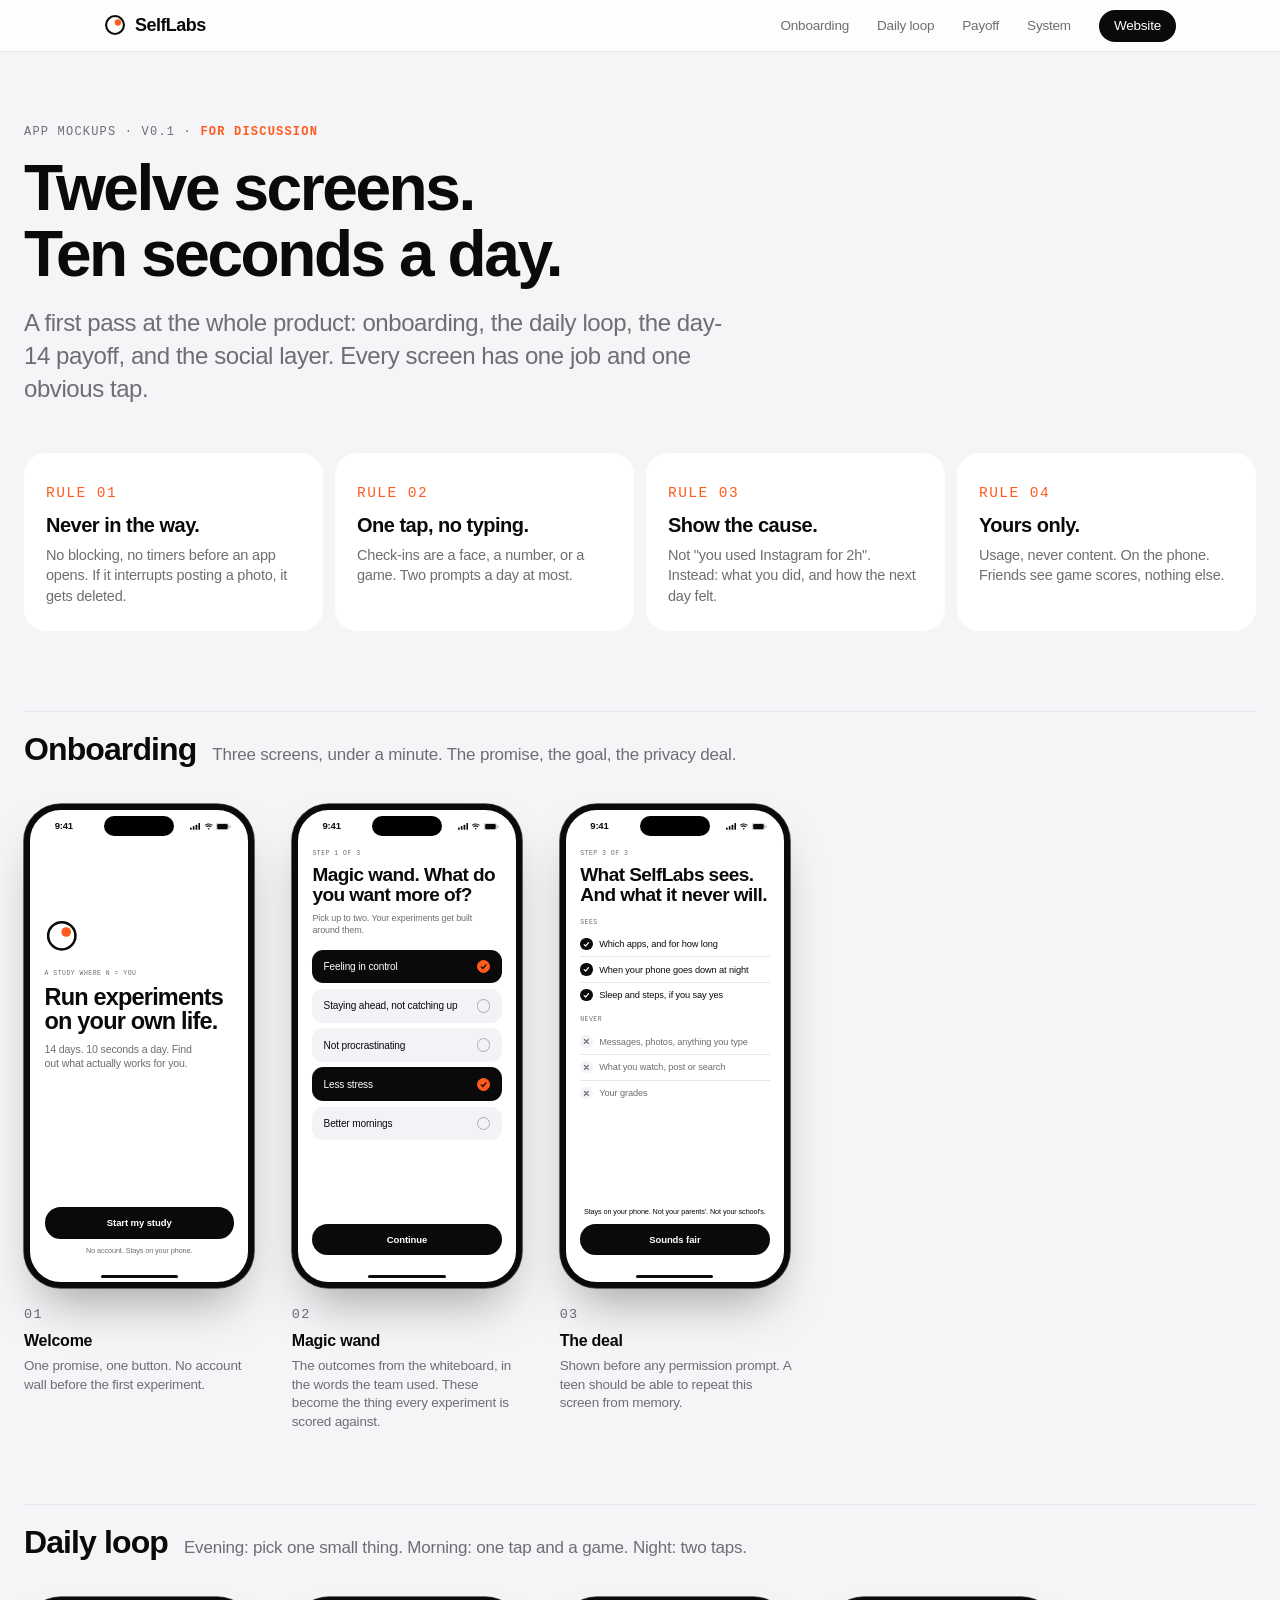
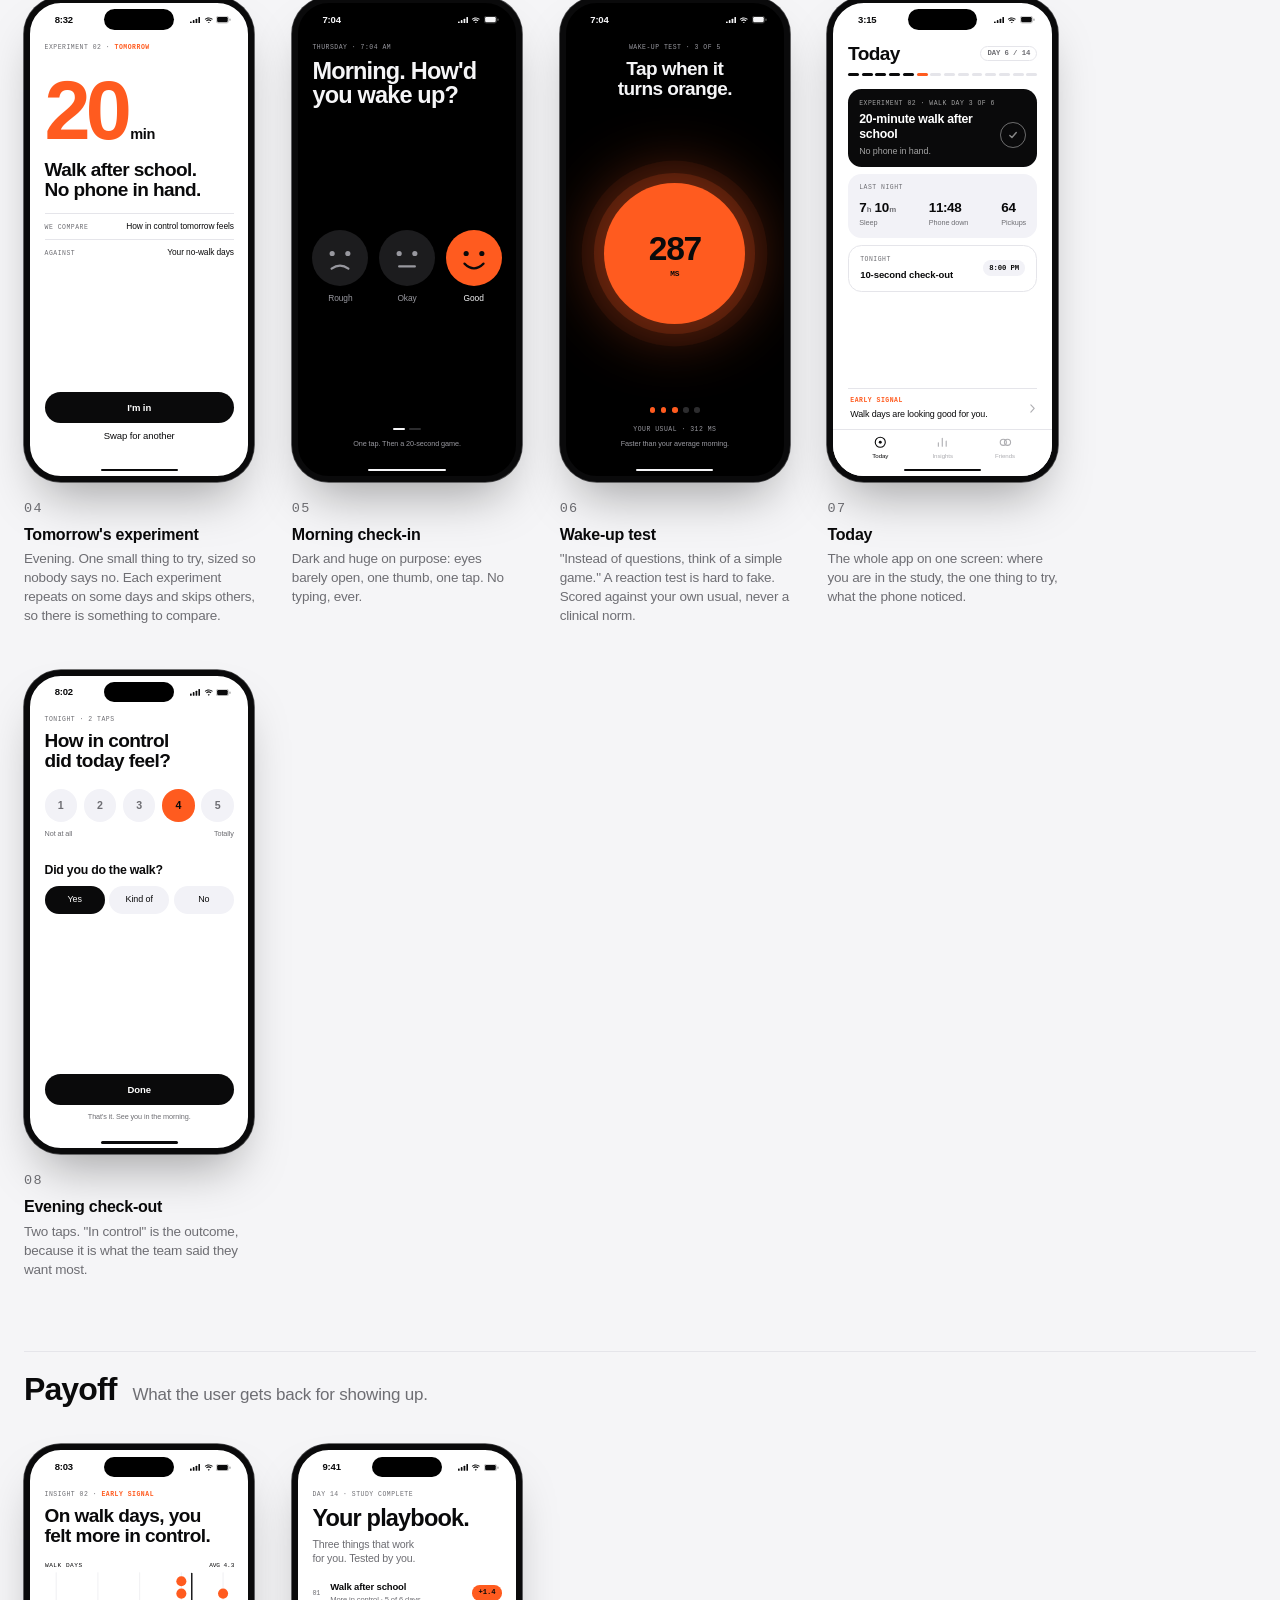
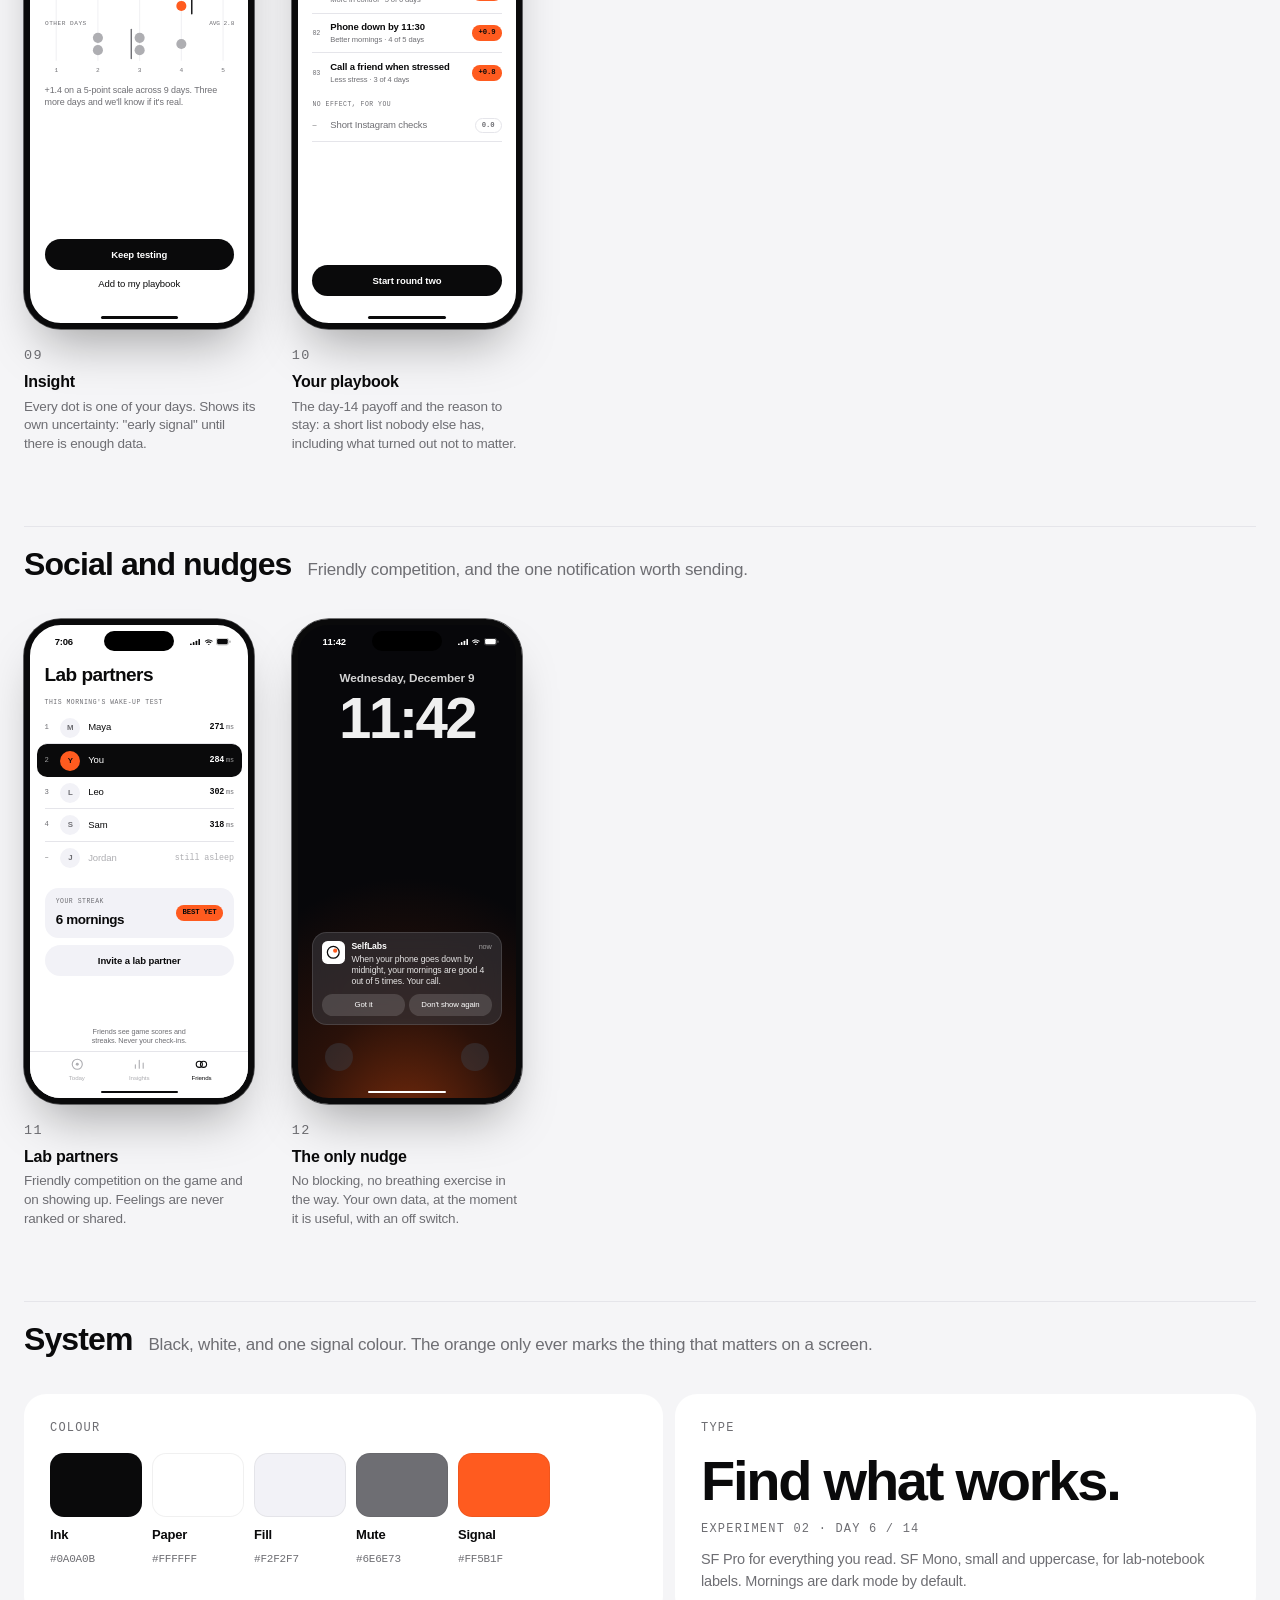
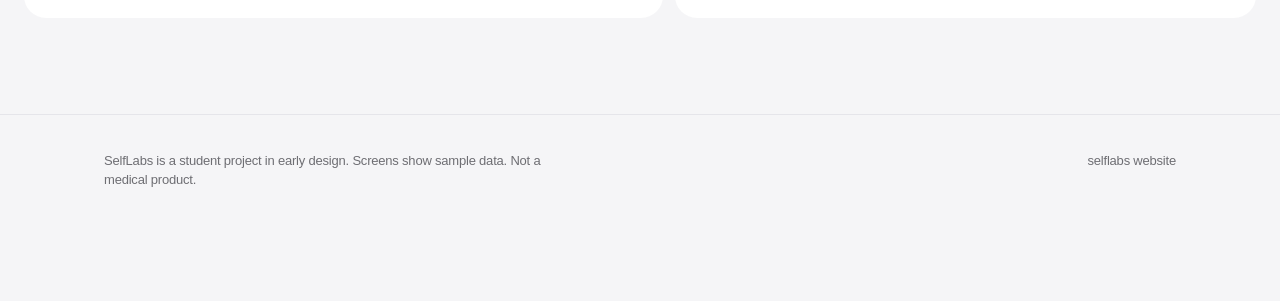
==== mockups/index.html @ a9a1213e "Add SelfLabs landing page, app mockups and figures Co-Authored-By: Claude Fable 5.2 <noreply@anthrop" ====
<!doctype html>
<html lang="en">
<head>
<meta charset="utf-8">
<meta name="viewport" content="width=device-width, initial-scale=1">
<title>SelfLabs — App mockups v0.1</title>
<meta name="description" content="SelfLabs app design board: twelve screens covering onboarding, the daily loop, insights and friends.">
<link rel="icon" href="../assets/favicon.svg">
<link rel="stylesheet" href="../assets/site.css">
<link rel="stylesheet" href="../assets/phone.css">
<style>
  body { background: var(--bg); }
  .top { padding: 72px 0 8px; }
  .top .intro { max-width: 30em; margin-top: 20px; }
  .rules { display: grid; grid-template-columns: repeat(4, 1fr); gap: 12px; margin-top: 48px; }
  .rule { background: var(--paper); border-radius: 22px; padding: 22px 22px 24px; }
  .rule .eyebrow { color: var(--signal); }
  .rule h3 { font-size: 20px; line-height: 1.15; letter-spacing: -0.025em; margin-top: 10px; }
  .rule p { font-size: 14.5px; line-height: 1.42; color: var(--mute); margin-top: 8px; text-wrap: pretty; }
  .group { padding: 72px 0 0; }
  .group-head { display: flex; align-items: baseline; gap: 16px; border-top: 1px solid var(--line); padding-top: 20px; }
  .group-head .title { flex: none; }
  .shots { display: flex; flex-wrap: wrap; gap: 44px 36px; margin-top: 36px; }
  .shot { width: calc(414px * var(--z)); }
  .shot figcaption { margin-top: 18px; }
  .shot figcaption b { display: block; font-size: 16px; letter-spacing: -0.015em; margin-top: 4px; }
  .shot figcaption span { display: block; font-size: 13.5px; line-height: 1.4; color: var(--mute); margin-top: 4px; text-wrap: pretty; }
  figure { margin: 0; }
  .board { --z: 0.56; padding-bottom: 96px; }
  .board .wrap, .top .wrap { max-width: 1360px; }
  .tokens { display: grid; grid-template-columns: 1.1fr 1fr; gap: 12px; margin-top: 36px; }
  .tok { background: var(--paper); border-radius: 22px; padding: 26px; }
  .swatches { display: flex; gap: 10px; margin-top: 16px; flex-wrap: wrap; }
  .sw { width: 92px; }
  .sw i { display: block; height: 64px; border-radius: 14px; box-shadow: inset 0 0 0 1px rgba(0,0,0,.06); }
  .sw b { display: block; font-size: 13px; margin-top: 8px; }
  .sw span { font: 500 11px/1.2 var(--mono); color: var(--mute); }
  .type-big { font-size: 56px; line-height: 1; font-weight: 700; letter-spacing: -0.04em; margin-top: 16px; }
  .type-mono { font: 500 12px/1 var(--mono); letter-spacing: .1em; text-transform: uppercase; color: var(--mute); margin-top: 14px; }
  @media (max-width: 900px) { .rules { grid-template-columns: 1fr 1fr; } .tokens { grid-template-columns: 1fr; } .board { --z: 0.5; } .shots { gap: 36px 20px; } }
  @media (max-width: 520px) { .rules { grid-template-columns: 1fr; } .board { --z: 0.4; } }

  /* ?only=<id> renders a single phone for screenshots */
  body.solo { background: transparent; display: grid; place-items: center; min-height: 100vh; }
  body.solo > *:not(#solo) { display: none; }
  #solo { padding: 28px; }
</style>
</head>
<body>

<nav class="nav"><div class="wrap">
  <a class="brand" href="../"><svg width="22" height="22" viewBox="0 0 32 32"><circle cx="16" cy="16" r="13" stroke="#0a0a0b" stroke-width="3" fill="none"/><circle cx="20.2" cy="12.4" r="4.6" fill="#ff5b1f"/></svg>SelfLabs</a>
  <div class="nav-links"><a href="#onboarding">Onboarding</a><a href="#daily-loop">Daily loop</a><a href="#payoff">Payoff</a><a href="#system">System</a><a class="pill" href="../">Website</a></div>
</div></nav>

<header class="top"><div class="wrap">
  <p class="eyebrow">App mockups · v0.1 · <b>for discussion</b></p>
  <h1 class="headline" style="margin-top:14px">Twelve screens.<br>Ten seconds a day.</h1>
  <p class="intro">A first pass at the whole product: onboarding, the daily loop, the day-14 payoff, and the social layer. Every screen has one job and one obvious tap.</p>

  <div class="rules">
    <div class="rule"><p class="eyebrow">Rule 01</p><h3>Never in the way.</h3><p>No blocking, no timers before an app opens. If it interrupts posting a photo, it gets deleted.</p></div>
    <div class="rule"><p class="eyebrow">Rule 02</p><h3>One tap, no typing.</h3><p>Check-ins are a face, a number, or a game. Two prompts a day at most.</p></div>
    <div class="rule"><p class="eyebrow">Rule 03</p><h3>Show the cause.</h3><p>Not "you used Instagram for 2h". Instead: what you did, and how the next day felt.</p></div>
    <div class="rule"><p class="eyebrow">Rule 04</p><h3>Yours only.</h3><p>Usage, never content. On the phone. Friends see game scores, nothing else.</p></div>
  </div>
</div></header>

<main class="board"><div class="wrap" id="groups"></div>

<section class="group" id="system"><div class="wrap">
  <div class="group-head"><h2 class="title">System</h2><p class="muted">Black, white, and one signal colour. The orange only ever marks the thing that matters on a screen.</p></div>
  <div class="tokens">
    <div class="tok">
      <p class="eyebrow">Colour</p>
      <div class="swatches">
        <div class="sw"><i style="background:#0a0a0b"></i><b>Ink</b><span>#0A0A0B</span></div>
        <div class="sw"><i style="background:#fff"></i><b>Paper</b><span>#FFFFFF</span></div>
        <div class="sw"><i style="background:#f2f2f7"></i><b>Fill</b><span>#F2F2F7</span></div>
        <div class="sw"><i style="background:#6e6e73"></i><b>Mute</b><span>#6E6E73</span></div>
        <div class="sw"><i style="background:#ff5b1f"></i><b>Signal</b><span>#FF5B1F</span></div>
      </div>
    </div>
    <div class="tok">
      <p class="eyebrow">Type</p>
      <p class="type-big">Find what works.</p>
      <p class="type-mono">Experiment 02 · Day 6 / 14</p>
      <p class="muted" style="font-size:14.5px;margin-top:14px">SF Pro for everything you read. SF Mono, small and uppercase, for lab-notebook labels. Mornings are dark mode by default.</p>
    </div>
  </div>
</div></section>
</main>

<footer class="foot"><div class="wrap">
  <p>SelfLabs is a student project in early design. Screens show sample data. Not a medical product.</p>
  <p><a href="../">selflabs website</a></p>
</div></footer>

<div id="solo"></div>

<script src="../assets/screens.js"></script>
<script>
  const only = new URLSearchParams(location.search).get('only');
  const S = window.SELFLABS_SCREENS;
  if (only) {
    document.body.classList.add('solo');
    document.getElementById('solo').innerHTML = S.find((s) => s.id === only).html;
  } else {
    const blurbs = {
      'Onboarding': 'Three screens, under a minute. The promise, the goal, the privacy deal.',
      'Daily loop': 'Evening: pick one small thing. Morning: one tap and a game. Night: two taps.',
      'Payoff': 'What the user gets back for showing up.',
      'Social and nudges': 'Friendly competition, and the one notification worth sending.',
    };
    const groups = [...new Set(S.map((s) => s.group))];
    let n = 0;
    document.getElementById('groups').innerHTML = groups.map((g) => `
      <section class="group" id="${g.toLowerCase().replace(/[^a-z]+/g, '-')}">
        <div class="group-head"><h2 class="title">${g}</h2><p class="muted">${blurbs[g]}</p></div>
        <div class="shots">${S.filter((s) => s.group === g).map((s) => `
          <figure class="shot">
            <div class="device">${s.html}</div>
            <figcaption><span class="eyebrow">${String(++n).padStart(2, '0')}</span><b>${s.title}</b><span>${s.note}</span></figcaption>
          </figure>`).join('')}</div>
      </section>`).join('');
  }
</script>
</body>
</html>
---- assets/site.css ----
/* SelfLabs — shared page styles (landing + mockup board) */
:root {
  --ink: #0a0a0b;
  --paper: #ffffff;
  --bg: #f5f5f7;
  --mute: #6e6e73;
  --faint: #aeaeb2;
  --line: #e5e5ea;
  --signal: #ff5b1f;
  --sans: -apple-system, BlinkMacSystemFont, "SF Pro Display", "SF Pro Text", "Helvetica Neue", Helvetica, Arial, sans-serif;
  --mono: ui-monospace, "SF Mono", SFMono-Regular, Menlo, Consolas, monospace;
}
* { box-sizing: border-box; }
html { -webkit-text-size-adjust: 100%; scroll-behavior: smooth; }
body {
  margin: 0; background: var(--paper); color: var(--ink);
  font-family: var(--sans); font-size: 17px; line-height: 1.47; letter-spacing: -0.012em;
  -webkit-font-smoothing: antialiased;
}
a { color: inherit; text-decoration: none; }
h1, h2, h3, p { margin: 0; }

.wrap { max-width: 1120px; margin: 0 auto; padding: 0 24px; }

.eyebrow {
  font-family: var(--mono); font-size: 12px; font-weight: 500;
  letter-spacing: 0.1em; text-transform: uppercase; color: var(--mute);
}
.eyebrow b { color: var(--signal); font-weight: 600; }

.display { font-size: clamp(44px, 8.4vw, 104px); line-height: 0.98; font-weight: 700; letter-spacing: -0.045em; text-wrap: balance; }
.headline { font-size: clamp(34px, 5.2vw, 64px); line-height: 1.03; font-weight: 700; letter-spacing: -0.038em; text-wrap: balance; }
.title { font-size: clamp(24px, 2.6vw, 32px); line-height: 1.12; font-weight: 700; letter-spacing: -0.028em; text-wrap: balance; }
.intro { font-size: clamp(19px, 2vw, 24px); line-height: 1.36; color: var(--mute); letter-spacing: -0.018em; text-wrap: pretty; }
.muted { color: var(--mute); }

/* nav */
.nav {
  position: sticky; top: 0; z-index: 50; height: 52px;
  background: color-mix(in srgb, var(--paper) 78%, transparent);
  backdrop-filter: saturate(180%) blur(20px); -webkit-backdrop-filter: saturate(180%) blur(20px);
  border-bottom: 1px solid color-mix(in srgb, var(--ink) 8%, transparent);
}
.nav .wrap { height: 100%; display: flex; align-items: center; justify-content: space-between; }
.brand { display: flex; align-items: center; gap: 9px; font-weight: 700; font-size: 18px; letter-spacing: -0.03em; }
.brand svg { display: block; }
.nav-links { display: flex; align-items: center; gap: 28px; font-size: 13.5px; color: var(--mute); }
.nav-links a:hover { color: var(--ink); }
.pill {
  display: inline-flex; align-items: center; justify-content: center; height: 32px; padding: 0 15px; border-radius: 16px;
  background: var(--ink); color: var(--paper) !important; font-size: 13.5px; font-weight: 500;
}
.pill.lg { height: 52px; padding: 0 28px; border-radius: 26px; font-size: 17px; font-weight: 600; }
.pill.ghost { background: transparent; color: var(--ink) !important; box-shadow: inset 0 0 0 1px var(--line); }
@media (max-width: 640px) { .nav-links a:not(.pill) { display: none; } }

/* phones scale with one variable */
.device { zoom: var(--z, 0.7); }

footer.foot { border-top: 1px solid var(--line); padding: 36px 0 56px; font-size: 13px; color: var(--mute); }
footer.foot .wrap { display: flex; flex-wrap: wrap; gap: 14px 40px; justify-content: space-between; }
footer.foot p { max-width: 62ch; }
---- assets/phone.css ----
/* SelfLabs — phone frame + in-app design system.
   Screens are designed at true iPhone points (390 x 844) and scaled with `zoom`. */

.phone {
  --ink: #0a0a0b;
  --paper: #ffffff;
  --fill: #f2f2f7;
  --mute: #6e6e73;
  --faint: #aeaeb2;
  --line: #e5e5ea;
  --signal: #ff5b1f;
  --on-signal: #0a0a0b;
  --sans: -apple-system, BlinkMacSystemFont, "SF Pro Text", "SF Pro Display", "Helvetica Neue", Helvetica, Arial, sans-serif;
  --mono: ui-monospace, "SF Mono", SFMono-Regular, Menlo, Consolas, monospace;

  position: relative;
  flex: none;
  box-sizing: content-box;
  width: 390px;
  height: 844px;
  border: 12px solid #0a0a0b;
  border-radius: 66px;
  overflow: hidden;
  background: var(--paper);
  color: var(--ink);
  font-family: var(--sans);
  font-size: 17px;
  line-height: 1.3;
  letter-spacing: -0.01em;
  -webkit-font-smoothing: antialiased;
  text-align: left;
  box-shadow: 0 0 0 1.5px #48484a, 0 50px 90px -30px rgba(0, 0, 0, 0.35);
}
.phone * { box-sizing: border-box; margin: 0; padding: 0; }
.phone.dark {
  --ink: #f5f5f7;
  --paper: #000000;
  --fill: #1c1c1e;
  --mute: #98989f;
  --faint: #636366;
  --line: #2c2c2e;
}

/* ---------- chrome ---------- */
.phone .statusbar {
  position: absolute; inset: 0 0 auto 0; height: 54px; z-index: 5;
  display: flex; align-items: center; justify-content: space-between;
  padding: 6px 30px 0 44px;
  font-size: 17px; font-weight: 600; letter-spacing: -0.02em;
}
.phone .island {
  position: absolute; top: 11px; left: 50%; width: 124px; height: 36px;
  margin-left: -62px; border-radius: 20px; background: #000;
}
.phone .sb-icons { display: flex; gap: 6px; align-items: center; }
.phone .sb-icons svg { display: block; fill: currentColor; }
.phone .homebar {
  position: absolute; bottom: 8px; left: 50%; width: 138px; height: 5px;
  margin-left: -69px; border-radius: 3px; background: var(--ink); z-index: 6;
}
.phone .content {
  position: absolute; inset: 54px 0 34px 0;
  display: flex; flex-direction: column;
  padding: 18px 26px 14px;
}
.phone .content.tabbed { bottom: 84px; padding-bottom: 8px; }

.phone .tabbar {
  position: absolute; inset: auto 0 0 0; height: 84px; z-index: 4;
  display: flex; justify-content: space-around; align-items: flex-start;
  padding: 10px 28px 0; border-top: 1px solid var(--line); background: var(--paper);
}
.phone .tab {
  display: flex; flex-direction: column; align-items: center; gap: 4px;
  font-size: 11px; font-weight: 500; color: var(--faint); width: 72px;
}
.phone .tab svg { width: 26px; height: 26px; stroke: currentColor; fill: none; stroke-width: 2; stroke-linecap: round; stroke-linejoin: round; }
.phone .tab.on { color: var(--ink); }

/* ---------- type ---------- */
.phone .eyebrow {
  font-family: var(--mono); font-size: 11.5px; font-weight: 500;
  letter-spacing: 0.08em; text-transform: uppercase; color: var(--mute);
}
.phone .eyebrow b { color: var(--signal); font-weight: 600; }
.phone h1 { font-size: 34px; line-height: 1.06; font-weight: 700; letter-spacing: -0.03em; text-wrap: balance; }
.phone h1.xl { font-size: 42px; line-height: 1.02; letter-spacing: -0.035em; }
.phone h2 { font-size: 22px; line-height: 1.15; font-weight: 700; letter-spacing: -0.02em; }
.phone .lead { font-size: 19px; line-height: 1.32; color: var(--mute); letter-spacing: -0.015em; text-wrap: balance; }
.phone .body { font-size: 16px; line-height: 1.36; color: var(--mute); text-wrap: pretty; }
.phone .fine { font-size: 13px; line-height: 1.35; color: var(--mute); text-align: center; text-wrap: balance; }
.phone .num { font-variant-numeric: tabular-nums; }
.phone .mono { font-family: var(--mono); letter-spacing: 0; }

/* ---------- layout helpers ---------- */
.phone .grow { flex: 1; }
.phone .stack { display: flex; flex-direction: column; }
.phone .row { display: flex; align-items: center; }
.phone .between { justify-content: space-between; }
.phone .g4 { gap: 4px; } .phone .g8 { gap: 8px; } .phone .g10 { gap: 10px; } .phone .g12 { gap: 12px; }
.phone .g16 { gap: 16px; } .phone .g20 { gap: 20px; } .phone .g28 { gap: 28px; }
.phone .mt8 { margin-top: 8px; } .phone .mt12 { margin-top: 12px; } .phone .mt16 { margin-top: 16px; }
.phone .mt24 { margin-top: 24px; } .phone .mt32 { margin-top: 32px; } .phone .mt44 { margin-top: 44px; }
.phone .center { align-items: center; text-align: center; }

/* ---------- controls ---------- */
.phone .btn {
  display: flex; align-items: center; justify-content: center; gap: 8px;
  width: 100%; height: 56px; border: 0; border-radius: 28px;
  background: var(--ink); color: var(--paper);
  font: 600 17px/1 var(--sans); letter-spacing: -0.01em;
}
.phone .btn.quiet { background: transparent; color: var(--ink); height: 46px; font-weight: 500; }
.phone .btn.soft { background: var(--fill); color: var(--ink); }
.phone .btn.signal { background: var(--signal); color: var(--on-signal); }

.phone .card { border-radius: 24px; background: var(--fill); padding: 18px 20px; }
.phone .card.inked { background: var(--ink); color: var(--paper); }
.phone .card.inked .eyebrow { color: color-mix(in srgb, var(--paper) 62%, transparent); }
.phone .card.outline { background: transparent; border: 1px solid var(--line); }

.phone .choice {
  display: flex; align-items: center; justify-content: space-between;
  height: 60px; padding: 0 20px; border-radius: 20px; background: var(--fill);
  font-size: 18px; font-weight: 500; letter-spacing: -0.015em;
}
.phone .choice.on { background: var(--ink); color: var(--paper); }
.phone .tick {
  width: 24px; height: 24px; border-radius: 50%; border: 1.5px solid var(--faint);
  display: grid; place-items: center;
}
.phone .choice.on .tick { background: var(--signal); border-color: var(--signal); }
.phone .tick svg { width: 13px; height: 13px; stroke: #0a0a0b; stroke-width: 2.6; fill: none; stroke-linecap: round; stroke-linejoin: round; opacity: 0; }
.phone .choice.on .tick svg { opacity: 1; }

.phone .chip {
  display: inline-flex; align-items: center; height: 28px; padding: 0 11px; border-radius: 14px;
  background: var(--fill); font: 600 13px/1 var(--mono); color: var(--ink); white-space: nowrap;
}
.phone .chip.signal { background: var(--signal); color: var(--on-signal); }
.phone .chip.ghost { background: transparent; border: 1px solid var(--line); color: var(--mute); }

.phone .mark { display: block; }
.phone .mark .ring { stroke: var(--ink); fill: none; }
.phone .mark .dot { fill: var(--signal); }

/* ---------- screen: privacy ---------- */
.phone .plist { display: flex; flex-direction: column; }
.phone .plist li {
  list-style: none; display: flex; gap: 12px; align-items: center;
  padding: 11px 0; border-bottom: 1px solid var(--line); font-size: 16.5px; letter-spacing: -0.012em;
}
.phone .plist li:last-child { border-bottom: 0; }
.phone .plist .ic {
  flex: none; width: 22px; height: 22px; border-radius: 50%; display: grid; place-items: center; background: var(--ink);
}
.phone .plist .ic svg { width: 12px; height: 12px; stroke: var(--paper); stroke-width: 2.6; fill: none; stroke-linecap: round; stroke-linejoin: round; }
.phone .plist.never li { color: var(--mute); }
.phone .plist.never .ic { background: var(--fill); }
.phone .plist.never .ic svg { stroke: var(--mute); }

/* ---------- screen: experiment ---------- */
.phone .bignum {
  font-size: 148px; line-height: 0.84; font-weight: 700; letter-spacing: -0.06em; color: var(--signal);
  font-variant-numeric: tabular-nums;
}
.phone .bignum small { font-size: 26px; font-weight: 600; letter-spacing: -0.02em; color: var(--ink); margin-left: 6px; }
.phone .kv { display: flex; justify-content: space-between; align-items: baseline; padding: 12px 0; border-top: 1px solid var(--line); font-size: 15px; }
.phone .kv span:first-child { font-family: var(--mono); font-size: 11.5px; letter-spacing: 0.08em; text-transform: uppercase; color: var(--mute); }
.phone .kv span:last-child { font-weight: 500; }

/* ---------- screen: check-in faces ---------- */
.phone .faces { display: flex; justify-content: space-between; }
.phone .face { display: flex; flex-direction: column; align-items: center; gap: 12px; font-size: 15px; font-weight: 500; color: var(--mute); }
.phone .face svg { width: 100px; height: 100px; }
.phone .face .bg { fill: var(--fill); }
.phone .face .ft { stroke: var(--mute); fill: none; stroke-width: 4; stroke-linecap: round; }
.phone .face .eye { fill: var(--mute); }
.phone .face.on { color: var(--ink); }
.phone .face.on .bg { fill: var(--signal); }
.phone .face.on .ft { stroke: #0a0a0b; }
.phone .face.on .eye { fill: #0a0a0b; }
.phone .steps { display: flex; gap: 6px; justify-content: center; }
.phone .steps i { width: 22px; height: 4px; border-radius: 2px; background: var(--line); }
.phone .steps i.on { background: var(--ink); }

/* ---------- screen: game ---------- */
.phone .target {
  width: 252px; height: 252px; border-radius: 50%; background: var(--signal);
  display: grid; place-items: center; color: #0a0a0b;
  box-shadow: 0 0 0 18px rgba(255, 91, 31, 0.16), 0 0 0 40px rgba(255, 91, 31, 0.07), 0 0 120px 10px rgba(255, 91, 31, 0.45);
}
.phone .target b { font-size: 60px; font-weight: 700; letter-spacing: -0.04em; }
.phone .trials { display: flex; gap: 10px; justify-content: center; }
.phone .trials i { width: 10px; height: 10px; border-radius: 50%; background: var(--line); }
.phone .trials i.on { background: var(--signal); }

/* ---------- screen: today ---------- */
.phone .days { display: grid; grid-template-columns: repeat(14, 1fr); gap: 5px; }
.phone .days i { height: 6px; border-radius: 3px; background: var(--line); }
.phone .days i.on { background: var(--ink); }
.phone .days i.now { background: var(--signal); }
.phone .stat { display: flex; flex-direction: column; gap: 3px; }
.phone .stat b { font-size: 24px; font-weight: 700; letter-spacing: -0.03em; font-variant-numeric: tabular-nums; }
.phone .stat b small { font-size: 14px; font-weight: 600; color: var(--mute); margin-left: 1px; }
.phone .stat span { font-size: 13px; color: var(--mute); }
.phone .roundcheck {
  flex: none; width: 46px; height: 46px; border-radius: 50%; display: grid; place-items: center;
  border: 1.5px solid color-mix(in srgb, var(--paper) 40%, transparent);
}

/* ---------- screen: check-out scale ---------- */
.phone .scale { display: flex; justify-content: space-between; }
.phone .scale i {
  width: 58px; height: 58px; border-radius: 50%; background: var(--fill); display: grid; place-items: center;
  font: 600 19px/1 var(--sans); font-style: normal; color: var(--mute);
}
.phone .scale i.on { background: var(--signal); color: #0a0a0b; }
.phone .seg { display: grid; grid-template-columns: repeat(3, 1fr); gap: 8px; }
.phone .seg span { height: 50px; border-radius: 25px; background: var(--fill); display: grid; place-items: center; font-size: 16px; font-weight: 500; }
.phone .seg span.on { background: var(--ink); color: var(--paper); }

/* ---------- screen: playbook ---------- */
.phone .play { display: flex; gap: 14px; align-items: center; padding: 14px 0; border-bottom: 1px solid var(--line); }
.phone .play:last-child { border-bottom: 0; }
.phone .play .ix { font: 500 12px/1 var(--mono); color: var(--mute); width: 18px; }
.phone .play .tx { flex: 1; min-width: 0; }
.phone .play .tx b { display: block; font-size: 17px; font-weight: 600; letter-spacing: -0.015em; }
.phone .play .tx span { display: block; font-size: 13.5px; color: var(--mute); margin-top: 2px; }

/* ---------- screen: friends ---------- */
.phone .lb { display: flex; align-items: center; gap: 14px; height: 58px; border-bottom: 1px solid var(--line); font-size: 17px; }
.phone .lb:last-child { border-bottom: 0; }
.phone .lb .rk { font: 500 13px/1 var(--mono); color: var(--mute); width: 14px; }
.phone .lb .av { width: 36px; height: 36px; border-radius: 50%; background: var(--fill); display: grid; place-items: center; font-size: 14px; font-weight: 600; color: var(--mute); }
.phone .lb .nm { flex: 1; font-weight: 500; }
.phone .lb .sc { font: 600 15px/1 var(--mono); }
.phone .lb .sc small { font-weight: 500; font-size: 12px; color: var(--mute); margin-left: 3px; }
.phone .lb.me { margin: 0 -14px; padding: 0 14px; border-radius: 18px; background: var(--ink); color: var(--paper); border-bottom: 0; }
.phone .lb.me .rk, .phone .lb.me .sc small { color: color-mix(in srgb, var(--paper) 60%, transparent); }
.phone .lb.me .av { background: var(--signal); color: #0a0a0b; }
.phone .lb.idle .nm, .phone .lb.idle .sc { color: var(--faint); font-weight: 500; }

/* ---------- screen: lock-screen nudge ---------- */
.phone.lock { --ink: #fff; --paper: #000; background: radial-gradient(130% 70% at 50% 108%, #7a2c0c 0%, #2a1109 38%, #07070a 78%); }
.phone .lock-date { font-size: 21px; font-weight: 600; text-align: center; color: rgba(255, 255, 255, 0.82); letter-spacing: -0.01em; }
.phone .lock-time { font-size: 104px; line-height: 0.95; font-weight: 600; text-align: center; letter-spacing: -0.045em; color: rgba(255, 255, 255, 0.94); font-variant-numeric: tabular-nums; }
.phone .notif {
  border-radius: 26px; padding: 15px 16px; background: rgba(60, 60, 67, 0.55);
  backdrop-filter: blur(30px); -webkit-backdrop-filter: blur(30px); color: #fff;
  border: 0.5px solid rgba(255, 255, 255, 0.12);
}
.phone .notif .app { width: 40px; height: 40px; border-radius: 10px; background: #fff; display: grid; place-items: center; flex: none; }
.phone .notif .ttl { font-size: 15.5px; font-weight: 600; letter-spacing: -0.012em; }
.phone .notif .msg { font-size: 15.5px; line-height: 1.3; color: rgba(255, 255, 255, 0.88); letter-spacing: -0.012em; }
.phone .notif .when { font-size: 13px; color: rgba(255, 255, 255, 0.55); }
.phone .notif .acts { display: grid; grid-template-columns: 1fr 1fr; gap: 8px; margin-top: 12px; }
.phone .notif .acts span { height: 38px; border-radius: 19px; background: rgba(255, 255, 255, 0.14); display: grid; place-items: center; font-size: 14px; font-weight: 500; }
.phone .lock-foot { display: flex; justify-content: space-between; padding: 0 22px; }
.phone .lock-foot i { width: 50px; height: 50px; border-radius: 50%; background: rgba(60, 60, 67, 0.5); display: block; }
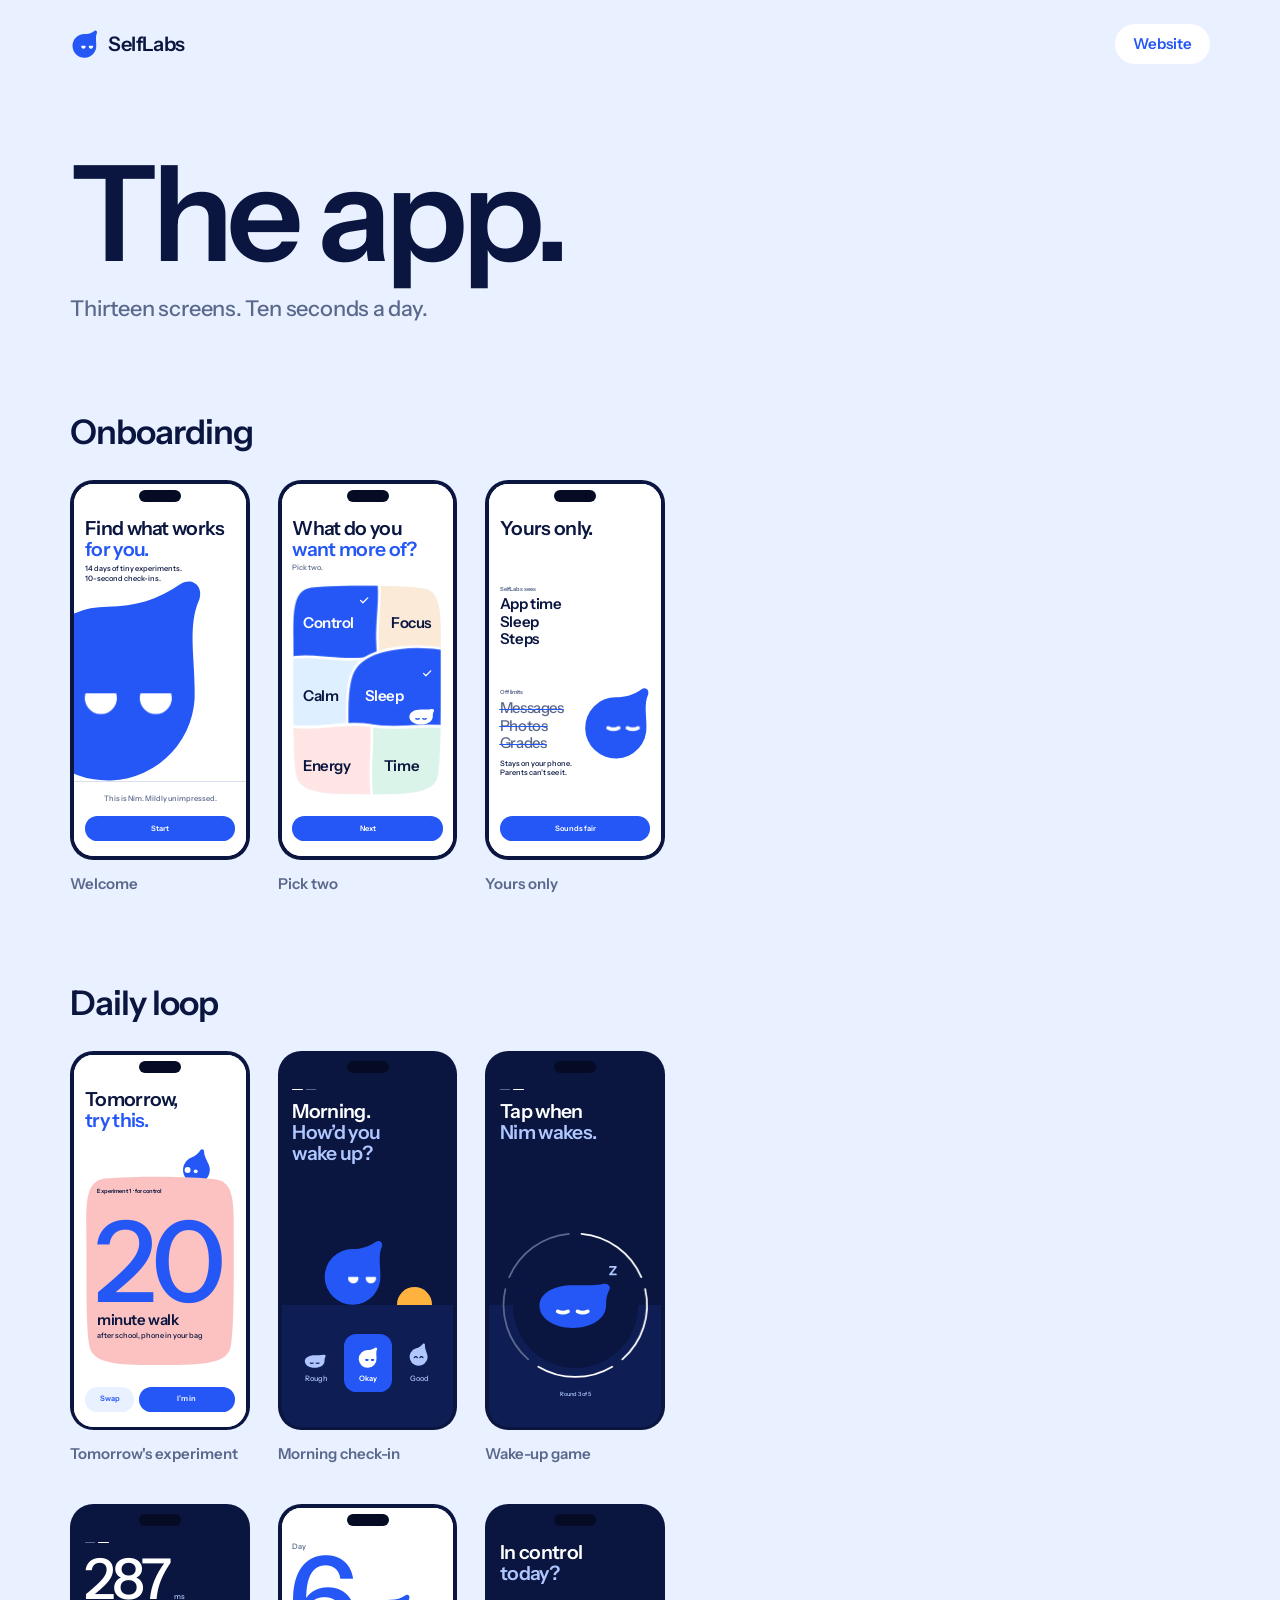
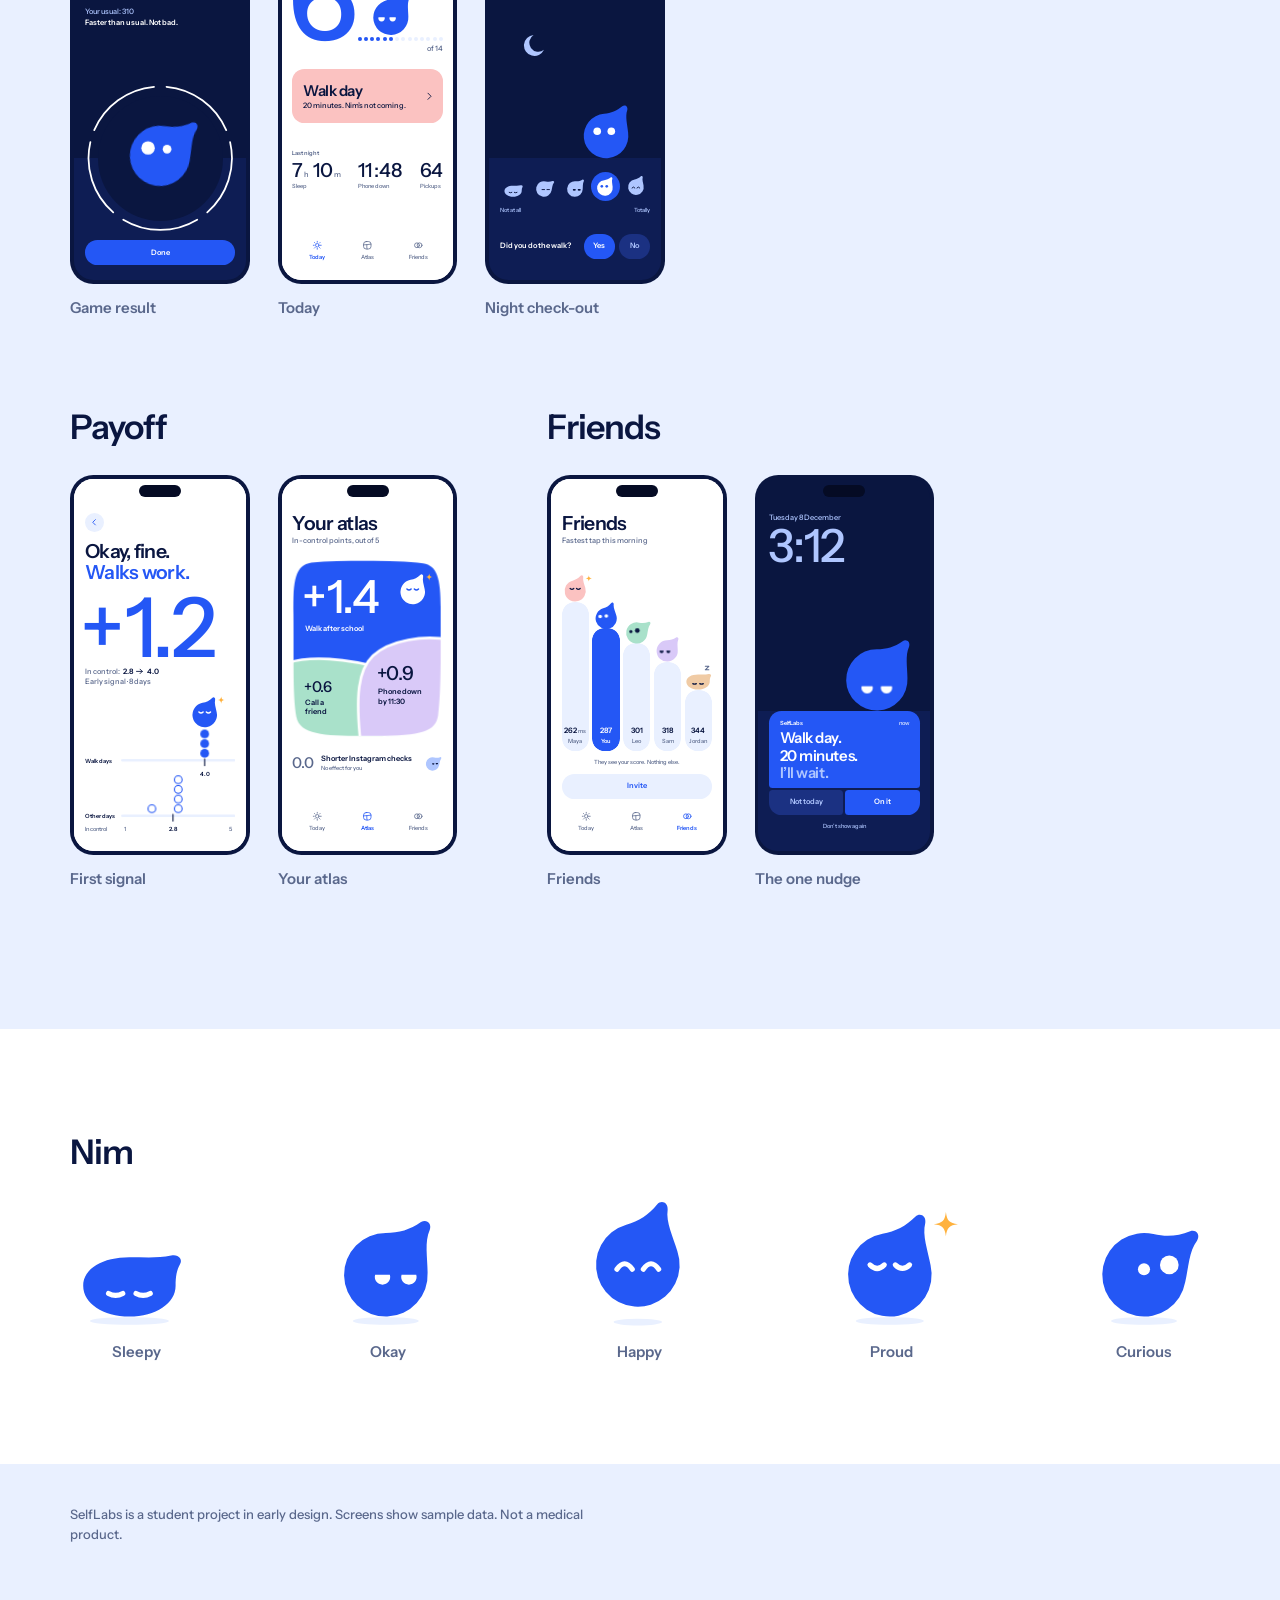
==== commit 1e12eb6a: "Redesign v2: Nim, white/blue system, animated screens and site - App screens are now Claude Design a" ====
--- a/mockups/index.html
+++ b/mockups/index.html
@@ -3,127 +3,146 @@
 <head>
 <meta charset="utf-8">
 <meta name="viewport" content="width=device-width, initial-scale=1">
-<title>SelfLabs — App mockups v0.1</title>
-<meta name="description" content="SelfLabs app design board: twelve screens covering onboarding, the daily loop, insights and friends.">
+<title>SelfLabs · The app</title>
+<meta name="description" content="Every SelfLabs screen: onboarding, the daily loop, the payoff and friends.">
+<meta property="og:title" content="SelfLabs · The app">
+<meta property="og:description" content="Thirteen screens. Ten seconds a day.">
+<meta property="og:image" content="../figures/og.png">
 <link rel="icon" href="../assets/favicon.svg">
+<link rel="preconnect" href="https://fonts.googleapis.com">
+<link rel="preconnect" href="https://fonts.gstatic.com" crossorigin>
+<link href="https://fonts.googleapis.com/css2?family=Instrument+Sans:wght@400..700&display=swap" rel="stylesheet">
 <link rel="stylesheet" href="../assets/site.css">
 <link rel="stylesheet" href="../assets/phone.css">
-<style>
-  body { background: var(--bg); }
-  .top { padding: 72px 0 8px; }
-  .top .intro { max-width: 30em; margin-top: 20px; }
-  .rules { display: grid; grid-template-columns: repeat(4, 1fr); gap: 12px; margin-top: 48px; }
-  .rule { background: var(--paper); border-radius: 22px; padding: 22px 22px 24px; }
-  .rule .eyebrow { color: var(--signal); }
-  .rule h3 { font-size: 20px; line-height: 1.15; letter-spacing: -0.025em; margin-top: 10px; }
-  .rule p { font-size: 14.5px; line-height: 1.42; color: var(--mute); margin-top: 8px; text-wrap: pretty; }
-  .group { padding: 72px 0 0; }
-  .group-head { display: flex; align-items: baseline; gap: 16px; border-top: 1px solid var(--line); padding-top: 20px; }
-  .group-head .title { flex: none; }
-  .shots { display: flex; flex-wrap: wrap; gap: 44px 36px; margin-top: 36px; }
-  .shot { width: calc(414px * var(--z)); }
-  .shot figcaption { margin-top: 18px; }
-  .shot figcaption b { display: block; font-size: 16px; letter-spacing: -0.015em; margin-top: 4px; }
-  .shot figcaption span { display: block; font-size: 13.5px; line-height: 1.4; color: var(--mute); margin-top: 4px; text-wrap: pretty; }
-  figure { margin: 0; }
-  .board { --z: 0.56; padding-bottom: 96px; }
-  .board .wrap, .top .wrap { max-width: 1360px; }
-  .tokens { display: grid; grid-template-columns: 1.1fr 1fr; gap: 12px; margin-top: 36px; }
-  .tok { background: var(--paper); border-radius: 22px; padding: 26px; }
-  .swatches { display: flex; gap: 10px; margin-top: 16px; flex-wrap: wrap; }
-  .sw { width: 92px; }
-  .sw i { display: block; height: 64px; border-radius: 14px; box-shadow: inset 0 0 0 1px rgba(0,0,0,.06); }
-  .sw b { display: block; font-size: 13px; margin-top: 8px; }
-  .sw span { font: 500 11px/1.2 var(--mono); color: var(--mute); }
-  .type-big { font-size: 56px; line-height: 1; font-weight: 700; letter-spacing: -0.04em; margin-top: 16px; }
-  .type-mono { font: 500 12px/1 var(--mono); letter-spacing: .1em; text-transform: uppercase; color: var(--mute); margin-top: 14px; }
-  @media (max-width: 900px) { .rules { grid-template-columns: 1fr 1fr; } .tokens { grid-template-columns: 1fr; } .board { --z: 0.5; } .shots { gap: 36px 20px; } }
-  @media (max-width: 520px) { .rules { grid-template-columns: 1fr; } .board { --z: 0.4; } }
+<link rel="stylesheet" href="../assets/motion.css">
+<script>document.documentElement.classList.add('js');</script>
+</head>
+<body class="app">
 
-  /* ?only=<id> renders a single phone for screenshots */
-  body.solo { background: transparent; display: grid; place-items: center; min-height: 100vh; }
-  body.solo > *:not(#solo) { display: none; }
-  #solo { padding: 28px; }
-</style>
-</head>
-<body>
+<header class="wrap">
+  <nav class="nav" aria-label="Main">
+    <a class="brand" href="../">
+      <svg class="brand-nim" viewBox="12 14 96 96" aria-hidden="true"><path d="M58 30C70 30 80 27 90 20C95 17 100 21 98 27C93 38 96 52 96 66A38 38 0 1 1 58 30Z" fill="#2457F5"/><path class="nim-eyes" d="M48.32 67.90A7 7 0 1 0 61.68 67.90ZM72.32 67.90A7 7 0 1 0 85.68 67.90Z" fill="#FFFFFF"/></svg>
+      SelfLabs
+    </a>
+    <a class="pill" href="../">Website</a>
+  </nav>
+  <div class="app-top">
+    <h1 class="display">The app.</h1>
+    <p class="line">Thirteen screens. Ten seconds a day.</p>
+  </div>
+</header>
 
-<nav class="nav"><div class="wrap">
-  <a class="brand" href="../"><svg width="22" height="22" viewBox="0 0 32 32"><circle cx="16" cy="16" r="13" stroke="#0a0a0b" stroke-width="3" fill="none"/><circle cx="20.2" cy="12.4" r="4.6" fill="#ff5b1f"/></svg>SelfLabs</a>
-  <div class="nav-links"><a href="#onboarding">Onboarding</a><a href="#daily-loop">Daily loop</a><a href="#payoff">Payoff</a><a href="#system">System</a><a class="pill" href="../">Website</a></div>
-</div></nav>
+<main>
+  <div class="wrap">
+    <div class="gallery" id="gallery"></div>
+  </div>
 
-<header class="top"><div class="wrap">
-  <p class="eyebrow">App mockups · v0.1 · <b>for discussion</b></p>
-  <h1 class="headline" style="margin-top:14px">Twelve screens.<br>Ten seconds a day.</h1>
-  <p class="intro">A first pass at the whole product: onboarding, the daily loop, the day-14 payoff, and the social layer. Every screen has one job and one obvious tap.</p>
-
-  <div class="rules">
-    <div class="rule"><p class="eyebrow">Rule 01</p><h3>Never in the way.</h3><p>No blocking, no timers before an app opens. If it interrupts posting a photo, it gets deleted.</p></div>
-    <div class="rule"><p class="eyebrow">Rule 02</p><h3>One tap, no typing.</h3><p>Check-ins are a face, a number, or a game. Two prompts a day at most.</p></div>
-    <div class="rule"><p class="eyebrow">Rule 03</p><h3>Show the cause.</h3><p>Not "you used Instagram for 2h". Instead: what you did, and how the next day felt.</p></div>
-    <div class="rule"><p class="eyebrow">Rule 04</p><h3>Yours only.</h3><p>Usage, never content. On the phone. Friends see game scores, nothing else.</p></div>
-  </div>
-</div></header>
-
-<main class="board"><div class="wrap" id="groups"></div>
-
-<section class="group" id="system"><div class="wrap">
-  <div class="group-head"><h2 class="title">System</h2><p class="muted">Black, white, and one signal colour. The orange only ever marks the thing that matters on a screen.</p></div>
-  <div class="tokens">
-    <div class="tok">
-      <p class="eyebrow">Colour</p>
-      <div class="swatches">
-        <div class="sw"><i style="background:#0a0a0b"></i><b>Ink</b><span>#0A0A0B</span></div>
-        <div class="sw"><i style="background:#fff"></i><b>Paper</b><span>#FFFFFF</span></div>
-        <div class="sw"><i style="background:#f2f2f7"></i><b>Fill</b><span>#F2F2F7</span></div>
-        <div class="sw"><i style="background:#6e6e73"></i><b>Mute</b><span>#6E6E73</span></div>
-        <div class="sw"><i style="background:#ff5b1f"></i><b>Signal</b><span>#FF5B1F</span></div>
-      </div>
+  <section class="moods-band">
+    <div class="wrap">
+      <h2 class="group-title rv">Nim</h2>
+      <ul class="moods">
+        <li class="mood rv" style="--i:1"><span class="nim-btn" data-poke><svg class="nim" viewBox="0 0 120 120" aria-hidden="true"><ellipse cx="54" cy="110" rx="36" ry="3.5" fill="#E9F0FF"/><g class="nim-hop"><g class="nim-life"><path d="M54 52C68 52 80 53 92 50.500C98 49 103 53.5 100 58.500C97 63.5 96 70 96 78C96 94 78 106 54 106C30 106 12 94 12 78C12 62 30 52 54 52Z" fill="#2457F5"/><path d="M35 85q6.5 3.5 13 0M60 85q6.5 3.5 13 0" fill="none" stroke="#FFFFFF" stroke-width="4.6" stroke-linecap="round"/></g></g></svg></span>Sleepy</li>
+        <li class="mood rv" style="--i:2"><span class="nim-btn" data-poke><svg class="nim" viewBox="0 0 120 120" aria-hidden="true"><ellipse cx="58" cy="110" rx="30" ry="3.5" fill="#E9F0FF"/><g class="nim-hop"><g class="nim-life"><path d="M58 30C70 30 80 27 90 20C95 17 100 21 98 27C93 38 96 52 96 66A38 38 0 1 1 58 30Z" fill="#2457F5"/><path class="nim-eyes" d="M48.32 67.90A7 7 0 1 0 61.68 67.90ZM72.32 67.90A7 7 0 1 0 85.68 67.90Z" fill="#FFFFFF"/></g></g></svg></span>Okay</li>
+        <li class="mood rv" style="--i:3"><span class="nim-btn" data-poke><svg class="nim" viewBox="0 0 120 120" aria-hidden="true"><ellipse cx="58" cy="111" rx="22" ry="3" fill="#E9F0FF"/><g class="nim-hop"><g class="nim-life"><path transform="translate(0 -9) rotate(-16 58 68)" d="M58 30C70 30 80 27 90 20C95 17 100 21 98 27C93 38 96 52 96 66A38 38 0 1 1 58 30Z" fill="#2457F5"/><path d="M39 63q7 -10 14 0M63 63q7 -10 14 0" fill="none" stroke="#FFFFFF" stroke-width="4.6" stroke-linecap="round"/></g></g></svg></span>Happy</li>
+        <li class="mood rv" style="--i:4"><span class="nim-btn" data-poke><svg class="nim" viewBox="0 0 120 120" aria-hidden="true"><ellipse cx="58" cy="110" rx="31" ry="3.5" fill="#E9F0FF"/><g class="nim-hop"><g class="nim-life"><path transform="rotate(-10 58 68)" d="M58 30C70 30 80 27 90 20C95 17 100 21 98 27C93 38 96 52 96 66A38 38 0 1 1 58 30Z" fill="#2457F5"/><path d="M40 59q6.5 6.5 13 0M63 59q6.5 6.5 13 0" fill="none" stroke="#FFFFFF" stroke-width="4.6" stroke-linecap="round"/></g></g><path class="nim-spark" d="M109 11C110 19 112 21 120 22C112 23 110 25 109 33C108 25 106 23 98 22C106 21 108 19 109 11Z" fill="#FFB23E"/></svg></span>Proud</li>
+        <li class="mood rv" style="--i:5"><span class="nim-btn" data-poke><svg class="nim" viewBox="0 0 120 120" aria-hidden="true"><ellipse cx="60" cy="110" rx="30" ry="3.5" fill="#E9F0FF"/><g class="nim-hop"><g class="nim-life"><path transform="translate(2 0) rotate(13 58 68)" d="M58 30C70 30 80 27 90 20C95 17 100 21 98 27C93 38 96 52 96 66A38 38 0 1 1 58 30Z" fill="#2457F5"/><g class="nim-eyes" style="animation-delay:-2.3s"><circle cx="60" cy="63" r="5.5" fill="#FFFFFF"/><circle cx="83" cy="59" r="8.500" fill="#FFFFFF"/></g></g></g></svg></span>Curious</li>
+      </ul>
     </div>
-    <div class="tok">
-      <p class="eyebrow">Type</p>
-      <p class="type-big">Find what works.</p>
-      <p class="type-mono">Experiment 02 · Day 6 / 14</p>
-      <p class="muted" style="font-size:14.5px;margin-top:14px">SF Pro for everything you read. SF Mono, small and uppercase, for lab-notebook labels. Mornings are dark mode by default.</p>
-    </div>
-  </div>
-</div></section>
+  </section>
 </main>
 
-<footer class="foot"><div class="wrap">
-  <p>SelfLabs is a student project in early design. Screens show sample data. Not a medical product.</p>
-  <p><a href="../">selflabs website</a></p>
-</div></footer>
+<footer class="foot">
+  <div class="wrap">
+    <p class="foot-text">SelfLabs is a student project in early design. Screens show sample data. Not a medical product.</p>
+  </div>
+</footer>
 
 <div id="solo"></div>
 
 <script src="../assets/screens.js"></script>
 <script>
-  const only = new URLSearchParams(location.search).get('only');
-  const S = window.SELFLABS_SCREENS;
+(function () {
+  'use strict';
+  var doc = document, root = doc.documentElement;
+  var screens = window.SELFLABS_SCREENS || [];
+  var only = new URLSearchParams(location.search).get('only');
+
+  function device(id) {
+    var d = doc.createElement('div');
+    d.className = 'device';
+    d.setAttribute('data-screen', id);
+    return d;
+  }
+
   if (only) {
-    document.body.classList.add('solo');
-    document.getElementById('solo').innerHTML = S.find((s) => s.id === only).html;
+    // ?only=<id>: just that phone, nothing else, transparent page; its animation plays straight away
+    doc.body.classList.add('solo');
+    var one = device(only);
+    one.classList.add('in-view');
+    doc.getElementById('solo').appendChild(one);
   } else {
-    const blurbs = {
-      'Onboarding': 'Three screens, under a minute. The promise, the goal, the privacy deal.',
-      'Daily loop': 'Evening: pick one small thing. Morning: one tap and a game. Night: two taps.',
-      'Payoff': 'What the user gets back for showing up.',
-      'Social and nudges': 'Friendly competition, and the one notification worth sending.',
-    };
-    const groups = [...new Set(S.map((s) => s.group))];
-    let n = 0;
-    document.getElementById('groups').innerHTML = groups.map((g) => `
-      <section class="group" id="${g.toLowerCase().replace(/[^a-z]+/g, '-')}">
-        <div class="group-head"><h2 class="title">${g}</h2><p class="muted">${blurbs[g]}</p></div>
-        <div class="shots">${S.filter((s) => s.group === g).map((s) => `
-          <figure class="shot">
-            <div class="device">${s.html}</div>
-            <figcaption><span class="eyebrow">${String(++n).padStart(2, '0')}</span><b>${s.title}</b><span>${s.note}</span></figcaption>
-          </figure>`).join('')}</div>
-      </section>`).join('');
+    var gallery = doc.getElementById('gallery');
+    var groups = [];
+    screens.forEach(function (s) { if (groups.indexOf(s.group) < 0) groups.push(s.group); });
+    groups.forEach(function (name) {
+      var section = doc.createElement('section');
+      section.className = 'group';
+      var title = doc.createElement('h2');
+      title.className = 'group-title rv';
+      title.textContent = name;
+      var shots = doc.createElement('div');
+      shots.className = 'shots';
+      screens.filter(function (s) { return s.group === name; }).forEach(function (s, i) {
+        var figure = doc.createElement('figure');
+        figure.className = 'shot rv';
+        figure.style.setProperty('--i', i + 1);
+        var d = device(s.id);
+        d.setAttribute('role', 'img');
+        d.setAttribute('aria-label', 'App screen: ' + s.title);
+        var caption = doc.createElement('figcaption');
+        caption.className = 'shot-cap';
+        caption.textContent = s.title;
+        figure.appendChild(d);
+        figure.appendChild(caption);
+        shots.appendChild(figure);
+      });
+      shots.setAttribute('data-n', shots.children.length);
+      if (shots.children.length > 4) section.className += ' group-wide';   // a long group gets its own row
+      section.appendChild(title);
+      section.appendChild(shots);
+      gallery.appendChild(section);
+    });
   }
+
+  mountPhones();
+  // the screens are pictures here: keep their buttons out of the tab order
+  Array.prototype.forEach.call(doc.querySelectorAll('.phone'), function (p) { p.inert = true; });
+
+  try {
+    // reveal on scroll; a phone's own animation starts when it comes into view
+    var targets = Array.prototype.slice.call(doc.querySelectorAll('.rv, .device'));
+    var show = function (el) { el.classList.add('is-in', 'in-view'); };
+    if (!('IntersectionObserver' in window)) {
+      targets.forEach(show);
+    } else {
+      var io = new IntersectionObserver(function (entries) {
+        entries.forEach(function (en) { if (en.isIntersecting) { show(en.target); io.unobserve(en.target); } });
+      }, { threshold: 0.18, rootMargin: '0px 0px -6% 0px' });
+      targets.forEach(function (t) { io.observe(t); });
+    }
+    // poke a Nim, it squashes
+    Array.prototype.forEach.call(doc.querySelectorAll('[data-poke]'), function (el) {
+      el.addEventListener('pointerdown', function () {
+        el.classList.remove('is-squash');
+        void el.offsetWidth;
+        el.classList.add('is-squash');
+      });
+    });
+  } catch (err) {
+    root.classList.remove('js');
+  }
+})();
 </script>
 </body>
 </html>
--- a/assets/site.css
+++ b/assets/site.css
@@ -1,62 +1,412 @@
-/* SelfLabs — shared page styles (landing + mockup board) */
+/* SelfLabs site: "Quiet sky". White, one blue, one small character.
+   Every rule is class-scoped on purpose: bare element selectors would leak
+   into the generated phone screens.
+   Motion: keyframes here are prefixed site- because motion.css (generated from
+   the app screens) owns the unprefixed names. Everything hidden-until-revealed
+   is gated on html.js AND prefers-reduced-motion: no-preference, so the page is
+   complete with scripts off or motion reduced. */
+
 :root {
-  --ink: #0a0a0b;
-  --paper: #ffffff;
-  --bg: #f5f5f7;
-  --mute: #6e6e73;
-  --faint: #aeaeb2;
-  --line: #e5e5ea;
-  --signal: #ff5b1f;
-  --sans: -apple-system, BlinkMacSystemFont, "SF Pro Display", "SF Pro Text", "Helvetica Neue", Helvetica, Arial, sans-serif;
-  --mono: ui-monospace, "SF Mono", SFMono-Regular, Menlo, Consolas, monospace;
-}
-* { box-sizing: border-box; }
-html { -webkit-text-size-adjust: 100%; scroll-behavior: smooth; }
+  --white: #FFFFFF;
+  --blue: #2457F5;
+  --sky: #E9F0FF;
+  --haze: #AFC6FF;
+  --night: #0A1640;
+  --night-ground: #0E1D54;
+  --night-raised: #1B3182;
+  --night-line: #2B3C7A;
+  --mist: #5A688C;
+  --line: #D8DFEE;
+  --sun: #FFB23E;
+  --sans: 'Instrument Sans', -apple-system, 'Helvetica Neue', Arial, sans-serif;
+  --gutter: clamp(24px, 5.5vw, 80px);
+  --display: clamp(56px, 10.4vw, 150px);
+  --section: clamp(88px, 11vw, 168px);
+  --ease: cubic-bezier(.2, .8, .2, 1);
+  --spring: cubic-bezier(.3, 1.35, .5, 1);
+}
+
+html { -webkit-text-size-adjust: 100%; }
 body {
-  margin: 0; background: var(--paper); color: var(--ink);
-  font-family: var(--sans); font-size: 17px; line-height: 1.47; letter-spacing: -0.012em;
+  margin: 0;
+  background: var(--white);
+  color: var(--night);
+  font: 500 17px/22px var(--sans);
   -webkit-font-smoothing: antialiased;
 }
-a { color: inherit; text-decoration: none; }
-h1, h2, h3, p { margin: 0; }
-
-.wrap { max-width: 1120px; margin: 0 auto; padding: 0 24px; }
-
-.eyebrow {
-  font-family: var(--mono); font-size: 12px; font-weight: 500;
-  letter-spacing: 0.1em; text-transform: uppercase; color: var(--mute);
-}
-.eyebrow b { color: var(--signal); font-weight: 600; }
-
-.display { font-size: clamp(44px, 8.4vw, 104px); line-height: 0.98; font-weight: 700; letter-spacing: -0.045em; text-wrap: balance; }
-.headline { font-size: clamp(34px, 5.2vw, 64px); line-height: 1.03; font-weight: 700; letter-spacing: -0.038em; text-wrap: balance; }
-.title { font-size: clamp(24px, 2.6vw, 32px); line-height: 1.12; font-weight: 700; letter-spacing: -0.028em; text-wrap: balance; }
-.intro { font-size: clamp(19px, 2vw, 24px); line-height: 1.36; color: var(--mute); letter-spacing: -0.018em; text-wrap: pretty; }
-.muted { color: var(--mute); }
-
-/* nav */
-.nav {
-  position: sticky; top: 0; z-index: 50; height: 52px;
-  background: color-mix(in srgb, var(--paper) 78%, transparent);
-  backdrop-filter: saturate(180%) blur(20px); -webkit-backdrop-filter: saturate(180%) blur(20px);
-  border-bottom: 1px solid color-mix(in srgb, var(--ink) 8%, transparent);
-}
-.nav .wrap { height: 100%; display: flex; align-items: center; justify-content: space-between; }
-.brand { display: flex; align-items: center; gap: 9px; font-weight: 700; font-size: 18px; letter-spacing: -0.03em; }
-.brand svg { display: block; }
-.nav-links { display: flex; align-items: center; gap: 28px; font-size: 13.5px; color: var(--mute); }
-.nav-links a:hover { color: var(--ink); }
+
+.wrap { box-sizing: content-box; max-width: 1160px; margin: 0 auto; padding: 0 var(--gutter); }
+.vh { position: absolute; width: 1px; height: 1px; margin: -1px; overflow: hidden; clip-path: inset(50%); white-space: nowrap; }
+.br-s { display: none; }
+
+/* ---------- type ---------- */
+.display { margin: 0; font-size: var(--display); line-height: 0.92; font-weight: 600; letter-spacing: -0.045em; }
+.headline { margin: 0; font-size: clamp(44px, 6.1vw, 88px); line-height: 1; font-weight: 600; letter-spacing: -0.04em; }
+.line { margin: 0; font-size: clamp(19px, 1.7vw, 24px); line-height: 1.3; font-weight: 500; letter-spacing: -0.01em; color: var(--mist); }
+.blue { color: var(--blue); }
+/* Nim's voice: small, Blue, set next to Nim. Never a bubble. */
+.says { margin: 0; font-size: 17px; line-height: 22px; font-weight: 600; letter-spacing: 0; color: var(--blue); }
+
+/* ---------- nav + buttons ---------- */
+.nav { display: flex; align-items: center; justify-content: space-between; height: 88px; }
+.brand { display: flex; align-items: center; gap: 8px; color: var(--night); text-decoration: none; font-size: 20px; line-height: 24px; font-weight: 600; letter-spacing: -0.03em; }
+.brand-nim { display: block; width: 30px; height: 30px; }
 .pill {
-  display: inline-flex; align-items: center; justify-content: center; height: 32px; padding: 0 15px; border-radius: 16px;
-  background: var(--ink); color: var(--paper) !important; font-size: 13.5px; font-weight: 500;
-}
-.pill.lg { height: 52px; padding: 0 28px; border-radius: 26px; font-size: 17px; font-weight: 600; }
-.pill.ghost { background: transparent; color: var(--ink) !important; box-shadow: inset 0 0 0 1px var(--line); }
-@media (max-width: 640px) { .nav-links a:not(.pill) { display: none; } }
-
-/* phones scale with one variable */
-.device { zoom: var(--z, 0.7); }
-
-footer.foot { border-top: 1px solid var(--line); padding: 36px 0 56px; font-size: 13px; color: var(--mute); }
-footer.foot .wrap { display: flex; flex-wrap: wrap; gap: 14px 40px; justify-content: space-between; }
-footer.foot p { max-width: 62ch; }
+  display: inline-flex; align-items: center; height: 40px; padding: 0 18px; border-radius: 20px;
+  background: var(--sky); color: var(--blue); text-decoration: none; font-size: 15px; line-height: 20px; font-weight: 600;
+  transition: background-color .2s ease, color .2s ease;
+}
+.btn {
+  display: inline-flex; align-items: center; justify-content: center; height: 56px; padding: 0 34px; border-radius: 28px;
+  background: var(--blue); color: var(--white); text-decoration: none; font-size: 17px; line-height: 22px; font-weight: 600;
+  transition: background-color .2s ease, transform .25s var(--spring);
+}
+.btn:hover { background: var(--night); }
+.btn:active { transform: scale(0.96); }
+.pill:hover { background: var(--blue); color: var(--white); }
+.brand:focus-visible, .pill:focus-visible, .btn:focus-visible, .nim-btn:focus-visible { outline: 3px solid var(--haze); outline-offset: 3px; }
+
+/* ---------- keyframes ---------- */
+@keyframes site-rise { from { opacity: 0; transform: translateY(var(--rise, 28px)); } to { opacity: 1; transform: none; } }
+@keyframes site-fade { from { opacity: 0; } to { opacity: 1; } }
+@keyframes site-land { 0% { opacity: 0; transform: translateY(-70%); } 50% { opacity: 1; transform: translateY(0) scale(1.14, 0.84); } 72% { opacity: 1; transform: scale(0.96, 1.05); } 100% { opacity: 1; transform: none; } }
+@keyframes site-blink { 0%, 92%, 100% { transform: scaleY(1); } 95%, 97% { transform: scaleY(0.08); } }
+@keyframes site-breathe { 0%, 100% { transform: scale(1, 1); } 50% { transform: scale(1.025, 0.975); } }
+@keyframes site-bob { 0%, 100% { transform: translateY(0); } 50% { transform: translateY(-2.5%); } }
+@keyframes site-hop { 0%, 70%, 100% { transform: translateY(0); } 84% { transform: translateY(-12%); } }
+@keyframes site-squash { 0% { transform: scale(1, 1); } 30% { transform: scale(1.14, 0.84); } 65% { transform: scale(0.95, 1.06); } 100% { transform: scale(1, 1); } }
+@keyframes site-twinkle { 0%, 100% { transform: scale(1) rotate(0deg); opacity: 1; } 50% { transform: scale(0.65) rotate(20deg); opacity: 0.6; } }
+@keyframes site-z { 0% { opacity: 0; transform: translate(0, 4px) scale(0.7); } 25% { opacity: 1; } 100% { opacity: 0; transform: translate(6px, -14px) scale(1.05); } }
+@keyframes site-pop { 0% { transform: scale(0.8); } 60% { transform: scale(1.05); } 100% { transform: scale(1); } }
+
+/* ---------- Nim ---------- */
+.nim { display: block; overflow: visible; }
+.nim-eyes { transform-box: fill-box; transform-origin: 50% 50%; animation: site-blink 5.6s infinite; }
+.nim-life { transform-box: fill-box; transform-origin: 50% 100%; animation: site-breathe 4.6s ease-in-out infinite; }
+.nim-hop { transform-box: fill-box; transform-origin: 50% 100%; }
+.nim-pose { transform-origin: 58px 68px; transition: transform .4s var(--spring); }
+.nim-spark { transform-box: fill-box; transform-origin: 50% 50%; animation: site-twinkle 3.4s ease-in-out infinite; }
+.nim-bob { animation: site-bob 5s ease-in-out infinite; }
+.is-squash .nim-hop { animation: site-squash .42s var(--ease); }
+/* a Nim you can poke */
+.nim-btn { appearance: none; -webkit-appearance: none; margin: 0; padding: 0; border: 0; border-radius: 24px; background: none; font: inherit; color: inherit; cursor: pointer; -webkit-tap-highlight-color: transparent; touch-action: manipulation; }
+.nim-flat, .nim-spark-slot { display: none; }
+[data-mood="sleepy"] .nim-up { display: none; }
+[data-mood="sleepy"] .nim-flat { display: block; }
+[data-mood="proud"] .nim-spark-slot { display: block; }
+[data-mood="sleepy"] .nim-eyes, [data-mood="happy"] .nim-eyes, [data-mood="proud"] .nim-eyes { animation: none; }
+
+/* ---------- scroll reveals ---------- */
+@media (prefers-reduced-motion: no-preference) {
+  .js .rv { opacity: 0; transform: translateY(28px); transition: opacity .7s ease, transform 1s var(--ease); transition-delay: calc(var(--i, 0) * 90ms); }
+  .js .rv-phone { transform: translateY(72px); }
+  .js .rv-left { transform: translateX(-48px); }
+  .js .rv-right { transform: translateX(48px); }
+  .js .rv-pop { transform: scale(0.72); transition: opacity .4s ease, transform .7s var(--spring); }
+  .js .rv.is-in { opacity: 1; transform: none; }
+}
+
+/* ---------- hero ---------- */
+.hero { overflow: hidden; }
+.hero-head { position: relative; margin-top: clamp(20px, 3.4vw, 48px); }
+.hero-h { display: inline; margin: 0; font: inherit; letter-spacing: inherit; }
+.hl { display: inline-block; animation: site-rise .9s var(--ease) both; animation-delay: calc(var(--i, 0) * 110ms); --rise: 0.22em; }
+.hero-tail { display: inline-flex; align-items: flex-end; margin-left: 0.1em; vertical-align: -0.064em; white-space: nowrap; }
+.hero-nim { display: block; width: 0.704em; height: 0.8em; transform-origin: 50% 100%; animation: site-land .8s var(--ease) .42s both; }
+.hero-nim .nim { width: 100%; height: 100%; }
+.hero-says { margin: 0 0 calc(var(--display) * 0.2) 14px; animation: site-fade .6s ease 1.15s both; }
+.hero-row { display: grid; grid-template-columns: minmax(0, 1fr) auto; column-gap: 40px; margin-top: clamp(36px, 4.2vw, 60px); }
+.hero-copy { display: flex; flex-direction: column; align-items: flex-start; padding-bottom: 40px; }
+.hero-copy > * { animation: site-rise .8s var(--ease) both; animation-delay: calc(.35s + var(--i, 0) * 90ms); }
+.hero-copy .btn { margin-top: 28px; }
+.status { margin: auto 0 0; padding-top: 28px; font-size: 14px; line-height: 20px; color: var(--mist); }
+/* three heights; the check-in phone sinks until its own horizon (568px down the artboard) is the page's */
+.trio { --z: 0.62; display: flex; align-items: flex-start; gap: 28px; height: calc(724px * var(--z)); }
+.trio .device { --rise: 96px; animation: site-rise 1.1s var(--ease) both; animation-delay: calc(.3s + var(--i, 0) * 120ms); }
+.trio .device:nth-child(1) { margin-top: 147px; }
+.trio .device:nth-child(3) { margin-top: 74px; }
+
+/* ---------- how it works ---------- */
+.how { position: relative; overflow: hidden; background: var(--sky); padding: var(--section) 0 calc(var(--section) * 0.8); }
+.steps { --z: 0.62; display: flex; justify-content: space-between; align-items: flex-start; margin: 0; padding: 0; list-style: none; }
+.step { width: calc(408px * var(--z)); }
+.step:nth-child(2) { margin-top: 96px; }
+.step:nth-child(3) { margin-top: 192px; }
+.step-head { display: flex; align-items: flex-end; gap: 16px; margin: 0 0 32px; white-space: nowrap; }
+.num { font-size: 176px; line-height: 0.8; font-weight: 500; letter-spacing: -0.05em; color: var(--blue); }
+.step-text { padding-bottom: 8px; font-size: 26px; line-height: 30px; font-weight: 600; letter-spacing: -0.03em; }
+/* Nim peeks over the edge of the night below, and ducks if you come close */
+.peek { position: absolute; left: calc(var(--gutter) + max(0px, (100vw - 1160px - 2 * var(--gutter)) / 2) + 56px); bottom: 0; width: 128px; height: 96px; overflow: hidden; pointer-events: none; }
+.peek-nim { position: absolute; left: 0; top: 0; width: 128px; height: 134px; pointer-events: auto; transform: translateY(8px); transition: transform .6s var(--spring); }
+@media (prefers-reduced-motion: no-preference) {
+  .js .peek:not(.is-in) .peek-nim { transform: translateY(100px); }
+  .js .peek.is-in .peek-nim { transition-delay: .5s; }
+  .js .peek.is-duck .peek-nim { transform: translateY(100px); transition: transform .16s ease-in; transition-delay: 0s; }
+}
+
+/* ---------- mornings (night) ---------- */
+.night {
+  --za: 0.5; --zm: 0.62; --zb: 0.76; --pb: 104px; --bezel: var(--night-raised);
+  --floor: calc(var(--pb) + 285px * var(--zb));
+  position: relative; overflow: hidden; padding-top: var(--section); background: var(--night); color: var(--white);
+}
+/* the floor meets the horizon drawn inside all three screens (568px down the artboard) */
+.night-floor { position: absolute; left: 0; right: 0; bottom: 0; height: var(--floor); background: var(--night-ground); }
+.night-grid { position: relative; display: grid; grid-template-columns: minmax(0, 1fr) auto; column-gap: 40px; align-items: start; }
+.night-copy { padding-top: 24px; }
+/* the copy column is narrow; the headline is allowed to run on above the smallest phone */
+.night .headline { font-size: clamp(44px, 5.6vw, 80px); white-space: nowrap; }
+.night .line { margin-top: 20px; color: var(--haze); }
+.night-stage { display: flex; align-items: flex-end; gap: 24px; padding-bottom: var(--pb); }
+/* smaller phones are lifted until every horizon is the same line: further away, higher up */
+.d-a { --z: var(--za); margin-bottom: calc(285px * (var(--zb) - var(--za)) / var(--za)); }
+.d-m { --z: var(--zm); margin-bottom: calc(285px * (var(--zb) - var(--zm)) / var(--zm)); }
+.d-b { --z: var(--zb); }
+@media (prefers-reduced-motion: no-preference) {
+  .js .night-floor, .js .night-stage, .js .toy { transition: transform 1.3s var(--ease); }
+  .js .night:not(.is-in) .night-floor, .js .night:not(.is-in) .night-stage, .js .night:not(.is-in) .toy { transform: translateY(96px); }
+  .js .night-stage .device { transition: opacity .9s ease; transition-delay: calc(var(--i, 0) * 160ms); }
+  .js .night:not(.is-in) .night-stage .device { opacity: 0; }
+}
+
+/* the playable game: one big button, Nim asleep on the horizon. It needs the script, so it only shows with it. */
+:root:not(.js) .toy { display: none; }
+.toy {
+  --toy-below: 178px;
+  appearance: none; -webkit-appearance: none; margin: 0; padding: 0; border: 0; background: none; font: inherit; color: var(--white); text-align: left;
+  position: absolute; left: var(--gutter); bottom: calc(var(--floor) - var(--toy-below)); width: 320px;
+  display: flex; flex-direction: column; align-items: flex-start;
+  border-radius: 28px; cursor: pointer; user-select: none; -webkit-user-select: none; -webkit-tap-highlight-color: transparent; touch-action: manipulation;
+}
+.toy:focus-visible { outline: 3px solid var(--haze); outline-offset: 12px; }
+.toy-nim { width: 190px; height: 163px; }
+.toy-main { display: flex; align-items: baseline; height: 64px; margin-top: 20px; font-size: 28px; line-height: 64px; font-weight: 600; letter-spacing: -0.03em; white-space: nowrap; }
+.toy-num { font-size: 64px; line-height: 64px; font-weight: 500; letter-spacing: -0.03em; }
+.toy-unit { margin-left: 8px; font-size: 17px; font-weight: 500; letter-spacing: 0; color: var(--haze); }
+.toy-says { height: 22px; margin-top: 8px; font-size: 17px; line-height: 22px; font-weight: 600; color: var(--haze); white-space: nowrap; }
+.toy-pill { display: inline-flex; align-items: center; height: 44px; margin-top: 20px; padding: 0 24px; border-radius: 22px; background: var(--blue); font-size: 15px; line-height: 20px; font-weight: 600; transition: background-color .2s ease, color .2s ease; }
+.toy[data-state="wait"] .toy-pill { background: var(--night-raised); color: var(--haze); }
+.toy[data-state="go"] .toy-pill { background: var(--white); color: var(--blue); }
+.toy:active .toy-pill { transform: scale(0.96); }
+.toy-up, .toy-eyes { display: none; }
+.toy[data-nim="awake"] .toy-up, .toy[data-nim="okay"] .toy-up, .toy[data-nim="wink"] .toy-up { display: block; }
+.toy[data-nim="awake"] .toy-flat, .toy[data-nim="okay"] .toy-flat, .toy[data-nim="wink"] .toy-flat { display: none; }
+.toy[data-nim="awake"] .e-awake, .toy[data-nim="okay"] .e-okay, .toy[data-nim="wink"] .e-wink { display: block; }
+.toy-z { transform-box: fill-box; transform-origin: 50% 50%; animation: site-z 3.8s ease-in-out infinite; }
+.toy.is-pop .toy-main { transform-origin: 0 70%; animation: site-pop .4s var(--ease); }
+
+/* ---------- atlas ---------- */
+.atlas { --num: clamp(190px, 36vw, 520px); --lab: clamp(19px, 1.7vw, 24px); padding: var(--section) 0; overflow: hidden; }
+.atlas-grid { --z: 0.92; display: grid; grid-template-columns: minmax(0, 1fr) auto; column-gap: 40px; align-items: center; }
+.atlas-copy { position: relative; }
+.atlas-h { display: flex; flex-direction: column; align-items: flex-start; margin: 0; font-weight: inherit; }
+.atlas-day { font-size: var(--lab); line-height: 1.3; color: var(--mist); }
+.atlas-num { margin-left: -0.045em; font-size: var(--num); line-height: 0.82; font-weight: 500; letter-spacing: -0.05em; color: var(--blue); font-variant-numeric: tabular-nums; }
+.atlas-h .headline { margin-top: 0.4em; }
+.atlas .line { margin-top: 16px; }
+/* Nim sits on the numeral: positioned in ems of the numeral, from the top of its box */
+.atlas-perch { position: absolute; left: 0; top: calc(var(--lab) * 1.3); width: 0; height: 0; font-size: var(--num); }
+.atlas-nim { position: absolute; left: 0.168em; bottom: -0.072em; width: 0.2em; height: 0.209em; transform-origin: 50% 100%; }
+.atlas-says { position: absolute; left: 0.41em; bottom: 0.03em; display: flex; white-space: nowrap; }
+@media (prefers-reduced-motion: no-preference) {
+  .js .atlas-nim { opacity: 0; }
+  .js .atlas-says { opacity: 0; transition: opacity .6s ease 1.5s; }
+  .js .atlas-perch.is-in .atlas-nim { animation: site-land .8s var(--ease) .75s both; }
+  .js .atlas-perch.is-in .atlas-says { opacity: 1; }
+}
+
+/* ---------- friends ---------- */
+.friends { padding-top: clamp(24px, 4vw, 64px); overflow: hidden; }
+.friends-grid { --z: 0.78; display: grid; grid-template-columns: auto minmax(0, 1fr); column-gap: clamp(48px, 9vw, 140px); align-items: center; }
+.friends-grid .device { margin-left: clamp(0px, 9vw, 150px); }
+.friends .line { margin-top: 20px; }
+.race { position: relative; height: 84px; margin-top: clamp(64px, 8vw, 120px); }
+.racer { position: absolute; left: var(--x); bottom: 0; width: 84px; height: 81px; }
+.racer .nim { width: 100%; height: 100%; animation: site-hop 3.6s ease-in-out infinite; animation-delay: var(--hop, 0s); }
+.racer.is-asleep .nim { animation: none; }
+.race-says { position: absolute; left: calc(var(--x) + 4px); bottom: 58px; white-space: nowrap; }
+@media (prefers-reduced-motion: no-preference) {
+  .js .runner { transition: transform var(--t, 1.4s) cubic-bezier(.15, .7, .2, 1) var(--d, 0s); }
+  .js .race:not(.is-in) .runner { transform: translateX(-100vw); }
+  .js .race .is-asleep, .js .race-says { transition: opacity .8s ease 1.2s; }
+  .js .race:not(.is-in) .is-asleep, .js .race:not(.is-in) .race-says { opacity: 0; }
+}
+
+/* ---------- privacy ---------- */
+.privacy { overflow: hidden; background: var(--sky); padding: var(--section) 0; text-align: center; }
+.privacy-h { font-size: clamp(56px, 13.4vw, 176px); }
+.deal { display: grid; grid-template-columns: 1fr auto 1fr; column-gap: clamp(24px, 5vw, 72px); align-items: center; margin-top: clamp(48px, 6vw, 88px); }
+.deal-mid { display: flex; flex-direction: column; align-items: center; gap: 14px; }
+.deal-nim { width: clamp(132px, 17vw, 220px); height: auto; }
+.deal-list { margin: 0; padding: 0; list-style: none; }
+.sees { text-align: right; }
+.never { text-align: left; }
+.deal-label { margin: 0 0 10px; font-size: 17px; line-height: 22px; font-weight: 600; color: var(--blue); }
+.never .deal-label { color: var(--mist); }
+.deal-item { font-size: clamp(24px, 3vw, 40px); line-height: 1.2; font-weight: 600; letter-spacing: -0.03em; }
+.never .deal-item { color: var(--mist); }
+.privacy .line { margin-top: clamp(48px, 6vw, 80px); color: var(--night); }
+
+/* ---------- closing ---------- */
+.closing { background: var(--blue); color: var(--white); padding: var(--section) 0; overflow: hidden; }
+.closing-grid { display: grid; grid-template-columns: minmax(0, 1fr) auto; column-gap: 40px; align-items: center; }
+.closing-h { font-size: clamp(42px, 7.3vw, 104px); line-height: 0.96; }
+.closing-h .cl { display: block; }
+.closing .btn { margin-top: clamp(36px, 4vw, 56px); background: var(--white); color: var(--blue); }
+.closing .btn:hover { background: var(--night); color: var(--white); }
+.closing-nim { display: block; width: clamp(200px, 27vw, 390px); }
+.closing-nim .nim { width: 100%; height: auto; }
+.closing .nim-btn:focus-visible { outline-color: var(--white); }
+
+/* ---------- footer ---------- */
+.foot { padding: 40px 0 56px; }
+.foot-text { margin: 0; max-width: 60ch; font-size: 13px; line-height: 20px; color: var(--mist); }
+
+/* ---------- the app (mockups page) ---------- */
+.app { background: var(--sky); }
+.app .pill { background: var(--white); }
+.app .pill:hover { background: var(--blue); }
+.app-top { padding: clamp(24px, 5vw, 72px) 0 0; }
+.app-top .display { animation: site-rise .9s var(--ease) both; --rise: 0.22em; }
+.app-top .line { margin-top: 20px; animation: site-rise .8s var(--ease) .15s both; }
+.gallery { --z: 0.5; display: flex; flex-wrap: wrap; gap: clamp(64px, 7vw, 104px) clamp(40px, 7vw, 112px); padding: clamp(56px, 7vw, 104px) 0 var(--section); }
+.group-title { margin: 0 0 28px; font-size: 34px; line-height: 40px; font-weight: 600; letter-spacing: -0.03em; }
+.group-wide { flex-basis: 100%; }
+.shots { display: flex; flex-wrap: wrap; gap: 40px 28px; }
+/* six in a group: one row when there is room, otherwise three and three (never five and one) */
+.shots[data-n="6"] { max-width: calc(3 * 408px * var(--z) + 2 * 28px); }
+@media (min-width: 1400px) {
+  .app .wrap { max-width: 1320px; }
+  .gallery { --z: 0.46; }
+  .shots { gap: 40px 24px; }
+  .shots[data-n="6"] { max-width: none; }
+}
+.shot { margin: 0; width: calc(408px * var(--z)); }
+.shot-cap { margin-top: 14px; font-size: 15px; line-height: 20px; font-weight: 600; color: var(--mist); }
+.moods-band { background: var(--white); padding: clamp(64px, 8vw, 112px) 0; }
+.moods { display: flex; flex-wrap: wrap; justify-content: space-between; gap: 32px 24px; margin: 0; padding: 0; list-style: none; }
+.mood { display: flex; flex-direction: column; align-items: center; gap: 10px; font-size: 15px; line-height: 20px; font-weight: 600; color: var(--mist); }
+.mood .nim-btn { display: block; width: clamp(72px, 11vw, 132px); }
+.mood .nim { width: 100%; height: auto; }
+
+/* ?only=<id>: one phone on a transparent page, for screenshots */
+#solo { display: none; }
+body.solo { background: transparent; }
+body.solo > :not(#solo) { display: none; }
+body.solo #solo { --z: 1; display: grid; place-items: center; min-height: 100vh; padding: 28px; box-sizing: border-box; }
+
+/* ---------- medium ---------- */
+@media (max-width: 1300px) {
+  .trio { --z: 0.54; gap: 22px; }
+  .steps { --z: 0.54; }
+  .num { font-size: 148px; }
+  .step-text { font-size: 22px; line-height: 26px; }
+  .night { --za: 0.44; --zm: 0.54; --zb: 0.66; --pb: 96px; }
+  .night-stage { gap: 20px; }
+  .toy { width: 300px; }
+  .atlas-grid { --z: 0.82; }
+  .friends-grid { --z: 0.7; }
+  .gallery { --z: 0.44; }
+}
+
+@media (max-width: 1160px) {
+  .hero-row { grid-template-columns: minmax(0, 1fr); row-gap: 56px; }
+  .hero-copy { padding-bottom: 0; }
+  .status { margin-top: 0; padding-top: 20px; }
+  .trio { --z: 0.6; justify-content: center; }
+  /* night: copy, then the three phones on the horizon, then the game on the floor */
+  .night { --pb: 500px; }
+  .night-grid { grid-template-columns: minmax(0, 1fr); row-gap: 64px; }
+  .night-copy { padding-top: 0; }
+  .night-stage { justify-content: center; }
+  .toy { bottom: 72px; }
+}
+
+@media (max-width: 1020px) {
+  .steps { --z: 0.46; }
+  .num { font-size: 120px; }
+  .step-text { font-size: 19px; line-height: 23px; padding-bottom: 5px; }
+  .step-head { gap: 12px; margin-bottom: 24px; }
+  .step:nth-child(2) { margin-top: 64px; }
+  .step:nth-child(3) { margin-top: 128px; }
+  .atlas-grid { --z: 0.7; }
+  .atlas { --num: clamp(190px, 33vw, 520px); }
+  .atlas-nim { left: 0.22em; }
+  .atlas-says { left: 0.46em; }
+  .friends-grid .device { margin-left: 0; }
+}
+
+@media (max-width: 900px) {
+  .trio { --z: 0.5; }
+  .night { --za: 0.36; --zm: 0.45; --zb: 0.55; }
+}
+
+/* ---------- small ---------- */
+@media (max-width: 760px) {
+  :root { --display: clamp(56px, 17.2vw, 124px); }
+  .br-s { display: inline; }
+  .br-l { display: none; }
+  .nav { height: 72px; }
+  .brand-nim { width: 28px; height: 28px; }
+  .says { font-size: 15px; line-height: 20px; }
+
+  .hero-head { padding-bottom: 36px; }
+  .hero-says { position: absolute; left: 0; bottom: 0; width: auto; margin: 0; white-space: nowrap; }
+  .trio { --z: 0.5; gap: 14px; }
+
+  .steps { --z: 0.56; justify-content: flex-start; gap: 28px; overflow-x: auto; scroll-snap-type: x mandatory; scroll-padding-left: var(--gutter); padding: 0 var(--gutter); scrollbar-width: none; }
+  .steps::-webkit-scrollbar { display: none; }
+  .step { flex: none; scroll-snap-align: start; }
+  .step:nth-child(2) { margin-top: 36px; }
+  .step:nth-child(3) { margin-top: 72px; }
+  .how .wrap { padding: 0; }
+  .peek { left: calc(var(--gutter) + 24px); width: 96px; height: 72px; }
+  .peek-nim { width: 96px; height: 100px; transform: translateY(6px); }
+
+  /* the three phones become one swipeable row; the horizon still lines up */
+  .night { --za: 0.44; --zm: 0.5; --zb: 0.56; --pb: 480px; }
+  .night-grid { padding: 0; }
+  .night-copy { padding: 0 var(--gutter); }
+  .night-stage { justify-content: flex-start; gap: 14px; overflow-x: auto; scroll-snap-type: x mandatory; scroll-padding-left: var(--gutter); padding-left: var(--gutter); padding-right: var(--gutter); scrollbar-width: none; }
+  .night-stage::-webkit-scrollbar { display: none; }
+  .night-stage .device { scroll-snap-align: start; }
+  .toy { bottom: 64px; width: min(300px, calc(100vw - 2 * var(--gutter))); }
+
+  .atlas { --num: 70vw; }
+  .atlas-grid { --z: 0.72; grid-template-columns: minmax(0, 1fr); row-gap: 56px; justify-items: center; }
+  .atlas-copy { justify-self: start; }
+
+  .friends-grid { --z: 0.66; grid-template-columns: minmax(0, 1fr); row-gap: 56px; justify-items: center; }
+  .friends-copy { justify-self: start; order: -1; }
+  .race { height: 56px; margin: 64px 28px 0 16px; }
+  .racer { width: 56px; height: 54px; left: var(--xs, var(--x)); }
+  .racer.is-extra { display: none; }
+  .race-says { left: calc(var(--xs, var(--x)) + 2px); bottom: 42px; }
+
+  .deal { grid-template-columns: 1fr 1fr; row-gap: 36px; column-gap: 36px; }
+  .deal-mid { grid-column: 1 / -1; grid-row: 1; }
+
+  .closing-grid { grid-template-columns: minmax(0, 1fr); row-gap: 40px; }
+  .closing-nim { order: -1; margin-left: -12px; }
+
+  /* each group becomes one swipeable row */
+  .gallery { --z: 0.56; display: block; }
+  .group + .group { margin-top: 64px; }
+  .shots, .shots[data-n="6"] { max-width: none; }
+  .shots { flex-wrap: nowrap; gap: 16px; overflow-x: auto; scroll-snap-type: x mandatory; scroll-padding-left: var(--gutter); margin: 0 calc(-1 * var(--gutter)); padding: 0 var(--gutter); scrollbar-width: none; }
+  .shots::-webkit-scrollbar { display: none; }
+  .shot { flex: none; scroll-snap-align: start; }
+  .js .shots .shot.rv { transition-delay: 0s; }
+  .group-title { font-size: 28px; line-height: 34px; margin-bottom: 20px; }
+  .moods { justify-content: flex-start; gap: 28px 20px; }
+}
+
+@media (max-width: 400px) {
+  .trio { --z: 0.44; gap: 12px; }
+  .atlas-grid { --z: 0.68; }
+}
+
+@media (prefers-reduced-motion: reduce) {
+  .hl, .hero-nim, .hero-says, .hero-copy > *, .trio .device, .nim-eyes, .nim-life, .nim-spark, .nim-bob, .racer .nim, .toy-z, .app-top .display, .app-top .line { animation: none; }
+  .btn, .pill, .nim-pose, .peek-nim { transition: none; }
+}
--- a/assets/phone.css
+++ b/assets/phone.css
@@ -1,260 +1,53 @@
-/* SelfLabs — phone frame + in-app design system.
-   Screens are designed at true iPhone points (390 x 844) and scaled with `zoom`. */
+/* SelfLabs: the device frame.
+   Screens are generated into screens.js at true iPhone points (390 x 844) and
+   mounted as .device > .phone > .phone-screen + .phone-island.
+   Scale a phone (or a group of phones) by setting --z on it or any parent. */
+
+.device {
+  zoom: var(--z, 0.6);
+  flex: none;
+  width: 408px;   /* 390 + two 9px bezels: reserved before the screen mounts */
+  height: 862px;
+}
 
 .phone {
-  --ink: #0a0a0b;
-  --paper: #ffffff;
-  --fill: #f2f2f7;
-  --mute: #6e6e73;
-  --faint: #aeaeb2;
-  --line: #e5e5ea;
-  --signal: #ff5b1f;
-  --on-signal: #0a0a0b;
-  --sans: -apple-system, BlinkMacSystemFont, "SF Pro Text", "SF Pro Display", "Helvetica Neue", Helvetica, Arial, sans-serif;
-  --mono: ui-monospace, "SF Mono", SFMono-Regular, Menlo, Consolas, monospace;
+  position: relative;
+  box-sizing: border-box;
+  width: 408px;
+  height: 862px;
+  padding: 9px;
+  border-radius: 53px;
+  background: var(--bezel, #0A1640);
+  box-shadow: var(--phone-shadow, none);
+}
 
-  position: relative;
-  flex: none;
-  box-sizing: content-box;
+/* `all: initial` stops page typography leaking into the artboard markup */
+.phone-screen {
+  all: initial;
+  display: block;
   width: 390px;
   height: 844px;
-  border: 12px solid #0a0a0b;
-  border-radius: 66px;
+  border-radius: 44px;
   overflow: hidden;
-  background: var(--paper);
-  color: var(--ink);
-  font-family: var(--sans);
-  font-size: 17px;
-  line-height: 1.3;
-  letter-spacing: -0.01em;
-  -webkit-font-smoothing: antialiased;
-  text-align: left;
-  box-shadow: 0 0 0 1.5px #48484a, 0 50px 90px -30px rgba(0, 0, 0, 0.35);
+  background: #FFFFFF;
 }
-.phone * { box-sizing: border-box; margin: 0; padding: 0; }
-.phone.dark {
-  --ink: #f5f5f7;
-  --paper: #000000;
-  --fill: #1c1c1e;
-  --mute: #98989f;
-  --faint: #636366;
-  --line: #2c2c2e;
+.phone.dark .phone-screen { background: #0A1640; }
+
+.phone-island {
+  position: absolute;
+  top: 22px;
+  left: 50%;
+  width: 96px;
+  height: 28px;
+  margin-left: -48px;
+  border-radius: 14px;
+  background: #050B24;
 }
 
-/* ---------- chrome ---------- */
-.phone .statusbar {
-  position: absolute; inset: 0 0 auto 0; height: 54px; z-index: 5;
-  display: flex; align-items: center; justify-content: space-between;
-  padding: 6px 30px 0 44px;
-  font-size: 17px; font-weight: 600; letter-spacing: -0.02em;
-}
-.phone .island {
-  position: absolute; top: 11px; left: 50%; width: 124px; height: 36px;
-  margin-left: -62px; border-radius: 20px; background: #000;
-}
-.phone .sb-icons { display: flex; gap: 6px; align-items: center; }
-.phone .sb-icons svg { display: block; fill: currentColor; }
-.phone .homebar {
-  position: absolute; bottom: 8px; left: 50%; width: 138px; height: 5px;
-  margin-left: -69px; border-radius: 3px; background: var(--ink); z-index: 6;
-}
-.phone .content {
-  position: absolute; inset: 54px 0 34px 0;
-  display: flex; flex-direction: column;
-  padding: 18px 26px 14px;
-}
-.phone .content.tabbed { bottom: 84px; padding-bottom: 8px; }
+/* a slot whose screen has not been generated yet (or scripts are off) still reads as a phone */
+.device:empty { border-radius: 53px; box-shadow: inset 0 0 0 9px var(--bezel, #0A1640); }
 
-.phone .tabbar {
-  position: absolute; inset: auto 0 0 0; height: 84px; z-index: 4;
-  display: flex; justify-content: space-around; align-items: flex-start;
-  padding: 10px 28px 0; border-top: 1px solid var(--line); background: var(--paper);
-}
-.phone .tab {
-  display: flex; flex-direction: column; align-items: center; gap: 4px;
-  font-size: 11px; font-weight: 500; color: var(--faint); width: 72px;
-}
-.phone .tab svg { width: 26px; height: 26px; stroke: currentColor; fill: none; stroke-width: 2; stroke-linecap: round; stroke-linejoin: round; }
-.phone .tab.on { color: var(--ink); }
-
-/* ---------- type ---------- */
-.phone .eyebrow {
-  font-family: var(--mono); font-size: 11.5px; font-weight: 500;
-  letter-spacing: 0.08em; text-transform: uppercase; color: var(--mute);
-}
-.phone .eyebrow b { color: var(--signal); font-weight: 600; }
-.phone h1 { font-size: 34px; line-height: 1.06; font-weight: 700; letter-spacing: -0.03em; text-wrap: balance; }
-.phone h1.xl { font-size: 42px; line-height: 1.02; letter-spacing: -0.035em; }
-.phone h2 { font-size: 22px; line-height: 1.15; font-weight: 700; letter-spacing: -0.02em; }
-.phone .lead { font-size: 19px; line-height: 1.32; color: var(--mute); letter-spacing: -0.015em; text-wrap: balance; }
-.phone .body { font-size: 16px; line-height: 1.36; color: var(--mute); text-wrap: pretty; }
-.phone .fine { font-size: 13px; line-height: 1.35; color: var(--mute); text-align: center; text-wrap: balance; }
-.phone .num { font-variant-numeric: tabular-nums; }
-.phone .mono { font-family: var(--mono); letter-spacing: 0; }
-
-/* ---------- layout helpers ---------- */
-.phone .grow { flex: 1; }
-.phone .stack { display: flex; flex-direction: column; }
-.phone .row { display: flex; align-items: center; }
-.phone .between { justify-content: space-between; }
-.phone .g4 { gap: 4px; } .phone .g8 { gap: 8px; } .phone .g10 { gap: 10px; } .phone .g12 { gap: 12px; }
-.phone .g16 { gap: 16px; } .phone .g20 { gap: 20px; } .phone .g28 { gap: 28px; }
-.phone .mt8 { margin-top: 8px; } .phone .mt12 { margin-top: 12px; } .phone .mt16 { margin-top: 16px; }
-.phone .mt24 { margin-top: 24px; } .phone .mt32 { margin-top: 32px; } .phone .mt44 { margin-top: 44px; }
-.phone .center { align-items: center; text-align: center; }
-
-/* ---------- controls ---------- */
-.phone .btn {
-  display: flex; align-items: center; justify-content: center; gap: 8px;
-  width: 100%; height: 56px; border: 0; border-radius: 28px;
-  background: var(--ink); color: var(--paper);
-  font: 600 17px/1 var(--sans); letter-spacing: -0.01em;
-}
-.phone .btn.quiet { background: transparent; color: var(--ink); height: 46px; font-weight: 500; }
-.phone .btn.soft { background: var(--fill); color: var(--ink); }
-.phone .btn.signal { background: var(--signal); color: var(--on-signal); }
-
-.phone .card { border-radius: 24px; background: var(--fill); padding: 18px 20px; }
-.phone .card.inked { background: var(--ink); color: var(--paper); }
-.phone .card.inked .eyebrow { color: color-mix(in srgb, var(--paper) 62%, transparent); }
-.phone .card.outline { background: transparent; border: 1px solid var(--line); }
-
-.phone .choice {
-  display: flex; align-items: center; justify-content: space-between;
-  height: 60px; padding: 0 20px; border-radius: 20px; background: var(--fill);
-  font-size: 18px; font-weight: 500; letter-spacing: -0.015em;
-}
-.phone .choice.on { background: var(--ink); color: var(--paper); }
-.phone .tick {
-  width: 24px; height: 24px; border-radius: 50%; border: 1.5px solid var(--faint);
-  display: grid; place-items: center;
-}
-.phone .choice.on .tick { background: var(--signal); border-color: var(--signal); }
-.phone .tick svg { width: 13px; height: 13px; stroke: #0a0a0b; stroke-width: 2.6; fill: none; stroke-linecap: round; stroke-linejoin: round; opacity: 0; }
-.phone .choice.on .tick svg { opacity: 1; }
-
-.phone .chip {
-  display: inline-flex; align-items: center; height: 28px; padding: 0 11px; border-radius: 14px;
-  background: var(--fill); font: 600 13px/1 var(--mono); color: var(--ink); white-space: nowrap;
-}
-.phone .chip.signal { background: var(--signal); color: var(--on-signal); }
-.phone .chip.ghost { background: transparent; border: 1px solid var(--line); color: var(--mute); }
-
-.phone .mark { display: block; }
-.phone .mark .ring { stroke: var(--ink); fill: none; }
-.phone .mark .dot { fill: var(--signal); }
-
-/* ---------- screen: privacy ---------- */
-.phone .plist { display: flex; flex-direction: column; }
-.phone .plist li {
-  list-style: none; display: flex; gap: 12px; align-items: center;
-  padding: 11px 0; border-bottom: 1px solid var(--line); font-size: 16.5px; letter-spacing: -0.012em;
-}
-.phone .plist li:last-child { border-bottom: 0; }
-.phone .plist .ic {
-  flex: none; width: 22px; height: 22px; border-radius: 50%; display: grid; place-items: center; background: var(--ink);
-}
-.phone .plist .ic svg { width: 12px; height: 12px; stroke: var(--paper); stroke-width: 2.6; fill: none; stroke-linecap: round; stroke-linejoin: round; }
-.phone .plist.never li { color: var(--mute); }
-.phone .plist.never .ic { background: var(--fill); }
-.phone .plist.never .ic svg { stroke: var(--mute); }
-
-/* ---------- screen: experiment ---------- */
-.phone .bignum {
-  font-size: 148px; line-height: 0.84; font-weight: 700; letter-spacing: -0.06em; color: var(--signal);
-  font-variant-numeric: tabular-nums;
-}
-.phone .bignum small { font-size: 26px; font-weight: 600; letter-spacing: -0.02em; color: var(--ink); margin-left: 6px; }
-.phone .kv { display: flex; justify-content: space-between; align-items: baseline; padding: 12px 0; border-top: 1px solid var(--line); font-size: 15px; }
-.phone .kv span:first-child { font-family: var(--mono); font-size: 11.5px; letter-spacing: 0.08em; text-transform: uppercase; color: var(--mute); }
-.phone .kv span:last-child { font-weight: 500; }
-
-/* ---------- screen: check-in faces ---------- */
-.phone .faces { display: flex; justify-content: space-between; }
-.phone .face { display: flex; flex-direction: column; align-items: center; gap: 12px; font-size: 15px; font-weight: 500; color: var(--mute); }
-.phone .face svg { width: 100px; height: 100px; }
-.phone .face .bg { fill: var(--fill); }
-.phone .face .ft { stroke: var(--mute); fill: none; stroke-width: 4; stroke-linecap: round; }
-.phone .face .eye { fill: var(--mute); }
-.phone .face.on { color: var(--ink); }
-.phone .face.on .bg { fill: var(--signal); }
-.phone .face.on .ft { stroke: #0a0a0b; }
-.phone .face.on .eye { fill: #0a0a0b; }
-.phone .steps { display: flex; gap: 6px; justify-content: center; }
-.phone .steps i { width: 22px; height: 4px; border-radius: 2px; background: var(--line); }
-.phone .steps i.on { background: var(--ink); }
-
-/* ---------- screen: game ---------- */
-.phone .target {
-  width: 252px; height: 252px; border-radius: 50%; background: var(--signal);
-  display: grid; place-items: center; color: #0a0a0b;
-  box-shadow: 0 0 0 18px rgba(255, 91, 31, 0.16), 0 0 0 40px rgba(255, 91, 31, 0.07), 0 0 120px 10px rgba(255, 91, 31, 0.45);
-}
-.phone .target b { font-size: 60px; font-weight: 700; letter-spacing: -0.04em; }
-.phone .trials { display: flex; gap: 10px; justify-content: center; }
-.phone .trials i { width: 10px; height: 10px; border-radius: 50%; background: var(--line); }
-.phone .trials i.on { background: var(--signal); }
-
-/* ---------- screen: today ---------- */
-.phone .days { display: grid; grid-template-columns: repeat(14, 1fr); gap: 5px; }
-.phone .days i { height: 6px; border-radius: 3px; background: var(--line); }
-.phone .days i.on { background: var(--ink); }
-.phone .days i.now { background: var(--signal); }
-.phone .stat { display: flex; flex-direction: column; gap: 3px; }
-.phone .stat b { font-size: 24px; font-weight: 700; letter-spacing: -0.03em; font-variant-numeric: tabular-nums; }
-.phone .stat b small { font-size: 14px; font-weight: 600; color: var(--mute); margin-left: 1px; }
-.phone .stat span { font-size: 13px; color: var(--mute); }
-.phone .roundcheck {
-  flex: none; width: 46px; height: 46px; border-radius: 50%; display: grid; place-items: center;
-  border: 1.5px solid color-mix(in srgb, var(--paper) 40%, transparent);
-}
-
-/* ---------- screen: check-out scale ---------- */
-.phone .scale { display: flex; justify-content: space-between; }
-.phone .scale i {
-  width: 58px; height: 58px; border-radius: 50%; background: var(--fill); display: grid; place-items: center;
-  font: 600 19px/1 var(--sans); font-style: normal; color: var(--mute);
-}
-.phone .scale i.on { background: var(--signal); color: #0a0a0b; }
-.phone .seg { display: grid; grid-template-columns: repeat(3, 1fr); gap: 8px; }
-.phone .seg span { height: 50px; border-radius: 25px; background: var(--fill); display: grid; place-items: center; font-size: 16px; font-weight: 500; }
-.phone .seg span.on { background: var(--ink); color: var(--paper); }
-
-/* ---------- screen: playbook ---------- */
-.phone .play { display: flex; gap: 14px; align-items: center; padding: 14px 0; border-bottom: 1px solid var(--line); }
-.phone .play:last-child { border-bottom: 0; }
-.phone .play .ix { font: 500 12px/1 var(--mono); color: var(--mute); width: 18px; }
-.phone .play .tx { flex: 1; min-width: 0; }
-.phone .play .tx b { display: block; font-size: 17px; font-weight: 600; letter-spacing: -0.015em; }
-.phone .play .tx span { display: block; font-size: 13.5px; color: var(--mute); margin-top: 2px; }
-
-/* ---------- screen: friends ---------- */
-.phone .lb { display: flex; align-items: center; gap: 14px; height: 58px; border-bottom: 1px solid var(--line); font-size: 17px; }
-.phone .lb:last-child { border-bottom: 0; }
-.phone .lb .rk { font: 500 13px/1 var(--mono); color: var(--mute); width: 14px; }
-.phone .lb .av { width: 36px; height: 36px; border-radius: 50%; background: var(--fill); display: grid; place-items: center; font-size: 14px; font-weight: 600; color: var(--mute); }
-.phone .lb .nm { flex: 1; font-weight: 500; }
-.phone .lb .sc { font: 600 15px/1 var(--mono); }
-.phone .lb .sc small { font-weight: 500; font-size: 12px; color: var(--mute); margin-left: 3px; }
-.phone .lb.me { margin: 0 -14px; padding: 0 14px; border-radius: 18px; background: var(--ink); color: var(--paper); border-bottom: 0; }
-.phone .lb.me .rk, .phone .lb.me .sc small { color: color-mix(in srgb, var(--paper) 60%, transparent); }
-.phone .lb.me .av { background: var(--signal); color: #0a0a0b; }
-.phone .lb.idle .nm, .phone .lb.idle .sc { color: var(--faint); font-weight: 500; }
-
-/* ---------- screen: lock-screen nudge ---------- */
-.phone.lock { --ink: #fff; --paper: #000; background: radial-gradient(130% 70% at 50% 108%, #7a2c0c 0%, #2a1109 38%, #07070a 78%); }
-.phone .lock-date { font-size: 21px; font-weight: 600; text-align: center; color: rgba(255, 255, 255, 0.82); letter-spacing: -0.01em; }
-.phone .lock-time { font-size: 104px; line-height: 0.95; font-weight: 600; text-align: center; letter-spacing: -0.045em; color: rgba(255, 255, 255, 0.94); font-variant-numeric: tabular-nums; }
-.phone .notif {
-  border-radius: 26px; padding: 15px 16px; background: rgba(60, 60, 67, 0.55);
-  backdrop-filter: blur(30px); -webkit-backdrop-filter: blur(30px); color: #fff;
-  border: 0.5px solid rgba(255, 255, 255, 0.12);
-}
-.phone .notif .app { width: 40px; height: 40px; border-radius: 10px; background: #fff; display: grid; place-items: center; flex: none; }
-.phone .notif .ttl { font-size: 15.5px; font-weight: 600; letter-spacing: -0.012em; }
-.phone .notif .msg { font-size: 15.5px; line-height: 1.3; color: rgba(255, 255, 255, 0.88); letter-spacing: -0.012em; }
-.phone .notif .when { font-size: 13px; color: rgba(255, 255, 255, 0.55); }
-.phone .notif .acts { display: grid; grid-template-columns: 1fr 1fr; gap: 8px; margin-top: 12px; }
-.phone .notif .acts span { height: 38px; border-radius: 19px; background: rgba(255, 255, 255, 0.14); display: grid; place-items: center; font-size: 14px; font-weight: 500; }
-.phone .lock-foot { display: flex; justify-content: space-between; padding: 0 22px; }
-.phone .lock-foot i { width: 50px; height: 50px; border-radius: 50%; background: rgba(60, 60, 67, 0.5); display: block; }
+/* The screens animate (keyframes in motion.css). Hold each one at its first
+   frame until its phone scrolls into view; the page script adds .in-view.
+   Without scripts there is no .js class, so nothing is ever held. */
+.js .device:not(.in-view) .phone-screen * { animation-play-state: paused !important; }
--- a/assets/motion.css
+++ b/assets/motion.css
@@ -0,0 +1,36 @@
+/* Generated by tools/build_screens.py from the artboards' keyframes. Do not edit. */
+@keyframes nim-blink{0%,91%,100%{transform:scaleY(1)}94%,96%{transform:scaleY(.08)} }
+@keyframes nim-breathe{0%,100%{transform:scale(1,1)}50%{transform:scale(1.025,.975)} }
+@keyframes nim-bob{0%,100%{transform:translateY(0)}50%{transform:translateY(-5px)} }
+@keyframes nim-tilt{0%,100%{transform:rotate(0deg)}50%{transform:rotate(-4deg)} }
+@keyframes rise{from{opacity:0;transform:translateY(14px)}to{opacity:1;transform:translateY(0)} }
+@keyframes fade{from{opacity:0}to{opacity:1} }
+@keyframes pop{0%{opacity:0;transform:scale(.7)}60%{opacity:1;transform:scale(1.06)}100%{opacity:1;transform:scale(1)} }
+@keyframes grow-y{from{transform:scaleY(0)}to{transform:scaleY(1)} }
+@keyframes draw{from{stroke-dashoffset:var(--len,100)}to{stroke-dashoffset:0} }
+@keyframes twinkle{0%,100%{transform:scale(1) rotate(0deg);opacity:1}50%{transform:scale(.7) rotate(20deg);opacity:.6} }
+@media (prefers-reduced-motion:reduce){*{animation:none!important} }
+@keyframes welcome-lean{0%{transform:translateX(-350px) rotate(16deg)}72%{transform:translateX(0) rotate(-1.5deg)}100%{transform:translateX(0) rotate(0deg)} }
+@keyframes welcome-blink{0%,15%,100%{transform:scaleY(1)}6%,9%{transform:scaleY(.08)} }
+@keyframes goal-fill{from{transform:scale(0)}to{transform:scale(1)} }
+@keyframes privacy-strike{from{transform:scaleX(0)}to{transform:scaleX(1)} }
+@keyframes privacy-shut{0%{transform:scaleY(1);opacity:1}80%{transform:scaleY(.12);opacity:1}100%{transform:scaleY(.12);opacity:0} }
+@keyframes experiment-peek{0%{opacity:0;transform:translateY(70px)}1%{opacity:1;transform:translateY(70px)}72%{opacity:1;transform:translateY(-4px)}100%{opacity:1;transform:translateY(0)} }
+@keyframes checkin-sun{from{transform:translateY(44px)}to{transform:translateY(0)} }
+@keyframes checkin-glance{0%,40%{transform:translateX(-9px)}100%{transform:translateX(0)} }
+@keyframes game-z{0%,100%{transform:translate(0,0);opacity:1}50%{transform:translate(2px,-4px);opacity:.5} }
+@keyframes result-wake{0%{transform:scale(1.14,.6)}55%{transform:scale(.96,1.06)}100%{transform:scale(1,1)} }
+@keyframes result-eyes{from{transform:scaleY(.08)}to{transform:scaleY(1)} }
+@keyframes result-dim{from{opacity:1}to{opacity:0} }
+@keyframes today-land{0%{opacity:0;transform:translateY(-44px) scale(1,1)}55%{opacity:1;transform:translateY(0) scale(1.08,.88)}100%{opacity:1;transform:translateY(0) scale(1,1)} }
+@keyframes checkout-settle{0%{opacity:0;transform:translateY(-34px) scale(1,1)}55%{opacity:1;transform:translateY(0) scale(1.07,.9)}100%{opacity:1;transform:translateY(0) scale(1,1)} }
+@keyframes insight-drop{0%{opacity:0;transform:translateY(-44px)}25%{opacity:1}68%{transform:translateY(0)}84%{transform:translateY(-3px)}100%{opacity:1;transform:translateY(0)} }
+@keyframes insight-land{0%{opacity:0;transform:translateY(-40px) scale(1,1)}20%{opacity:1}55%{transform:translateY(0) scale(1,1)}74%{transform:translateY(0) scale(1.08,.9)}100%{opacity:1;transform:translateY(0) scale(1,1)} }
+@keyframes playbook-fill{from{transform:scale(0)}to{transform:scale(1)} }
+@keyframes friends-up{from{transform:translateY(100%)}to{transform:translateY(0)} }
+@keyframes friends-hop{0%{opacity:0;transform:translateY(-26px) scale(1,1);animation-timing-function:cubic-bezier(.5,0,.9,.6)}55%{opacity:1;transform:translateY(0) scale(1.08,.9);animation-timing-function:cubic-bezier(.2,.8,.2,1)}100%{opacity:1;transform:translateY(0) scale(1,1)} }
+@keyframes friends-lift{from{transform:translateY(140px)}to{transform:translateY(0)} }
+@keyframes friends-glance{from{transform:translate(12px,3px)}to{transform:translate(0,0)} }
+@keyframes nudge-slide{0%{opacity:0;transform:translateY(72px)}70%{opacity:1;transform:translateY(-4px)}100%{opacity:1;transform:translateY(0)} }
+@keyframes nudge-bump{0%,100%{transform:translateY(0)}45%{transform:translateY(-7px)} }
+@keyframes nudge-glance{from{transform:translate(9px,-8px)}to{transform:translate(0,0)} }
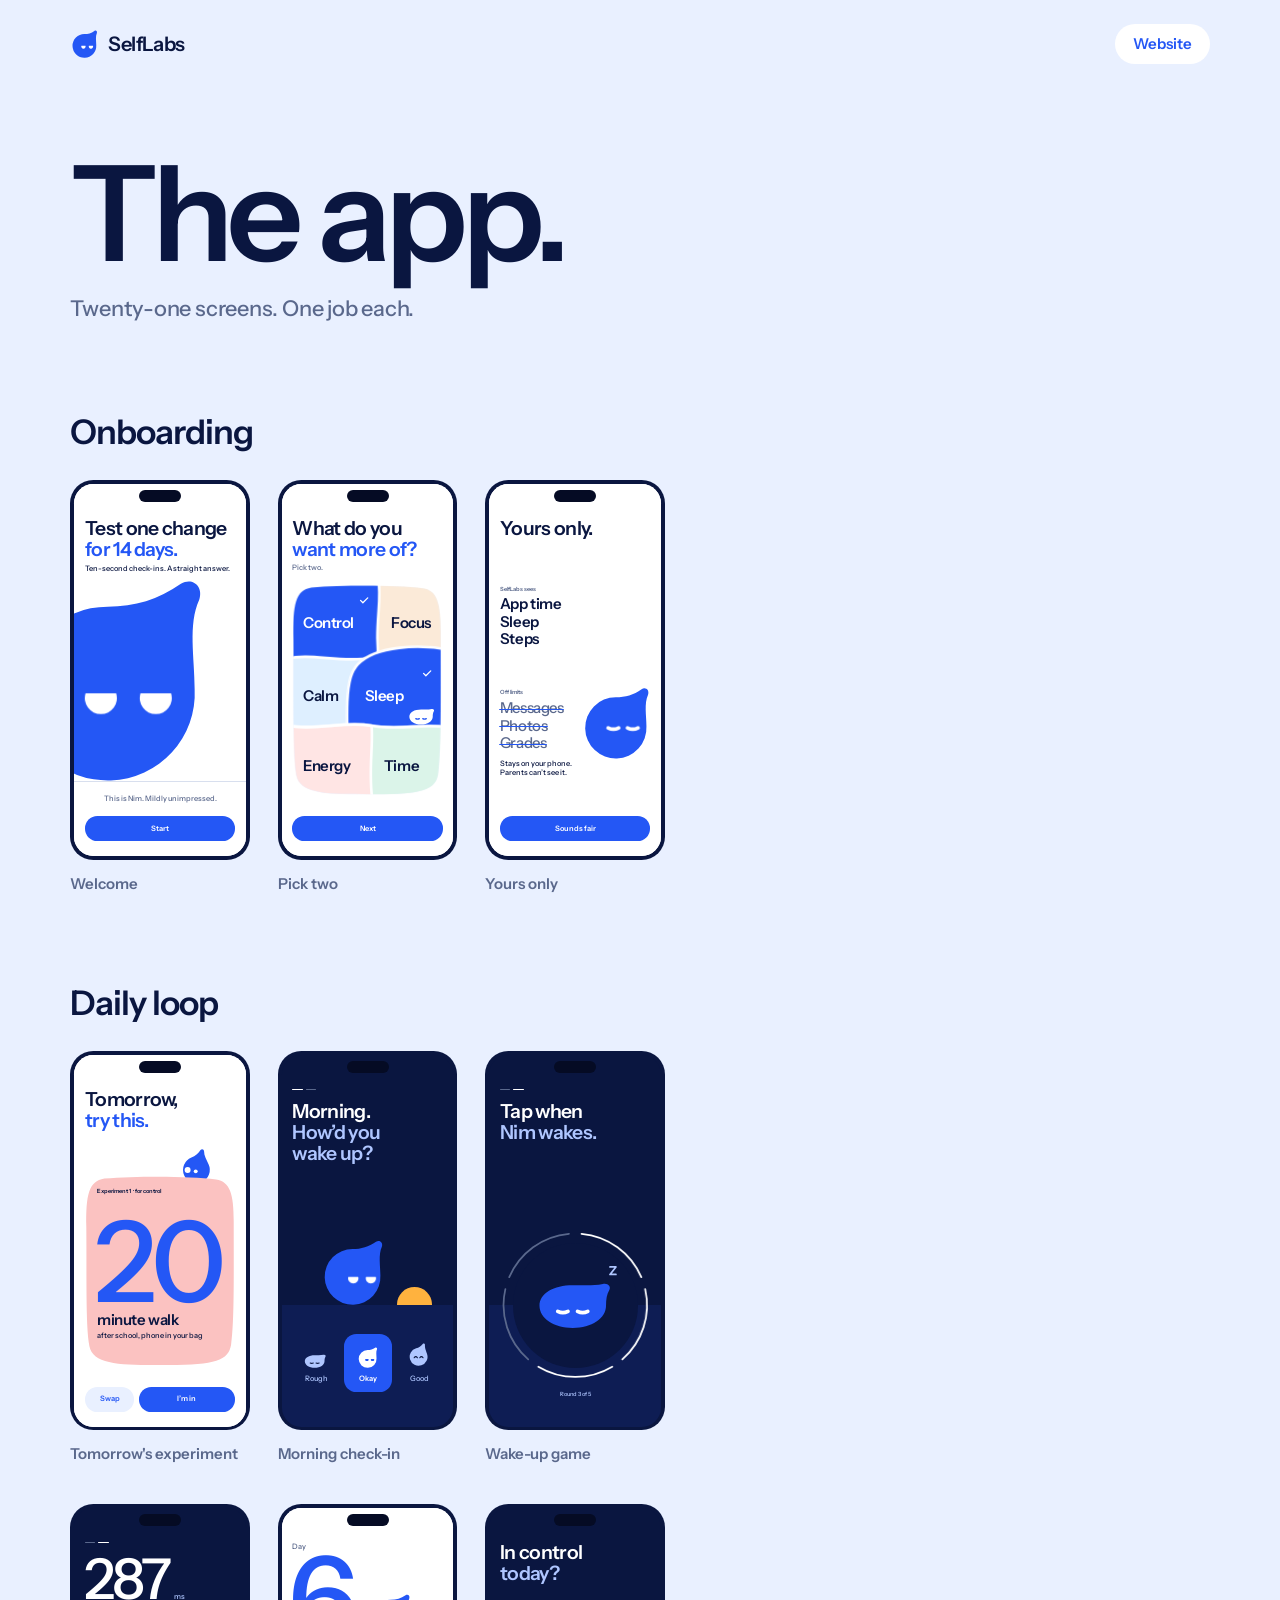
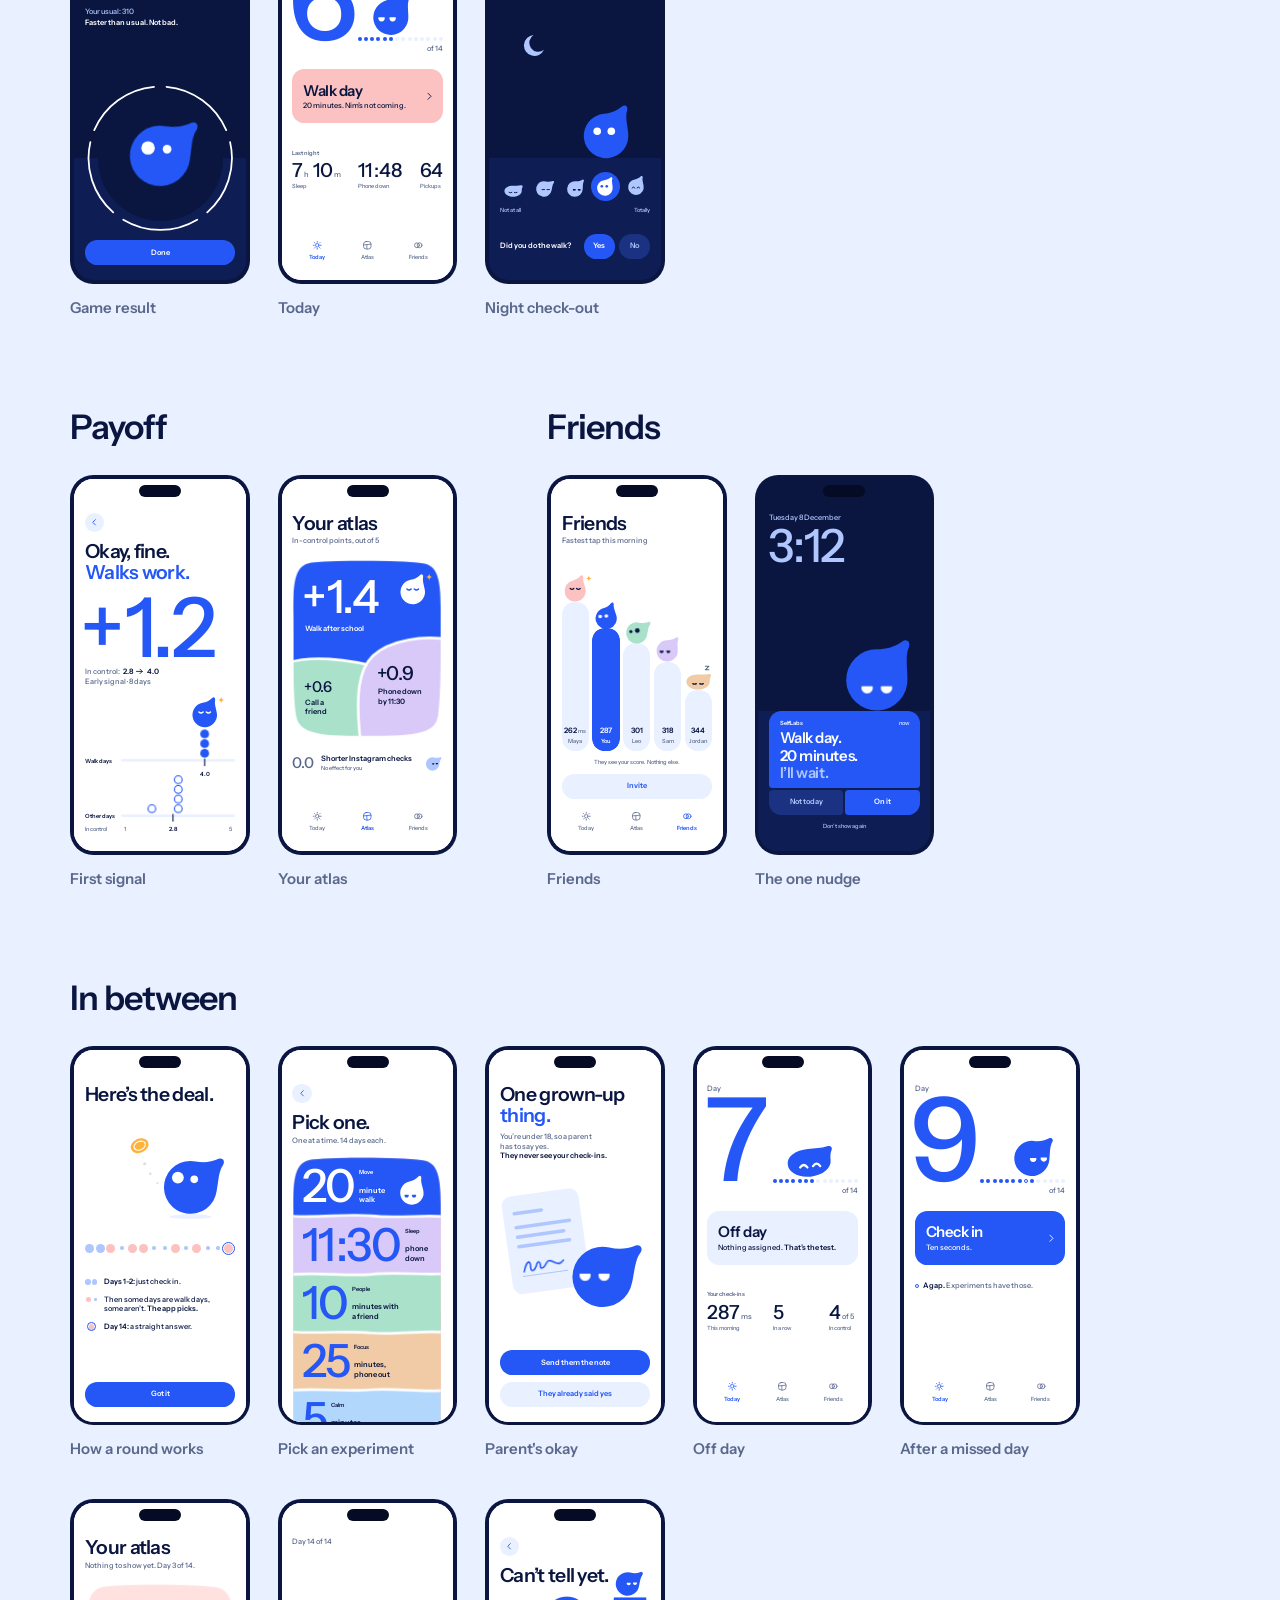
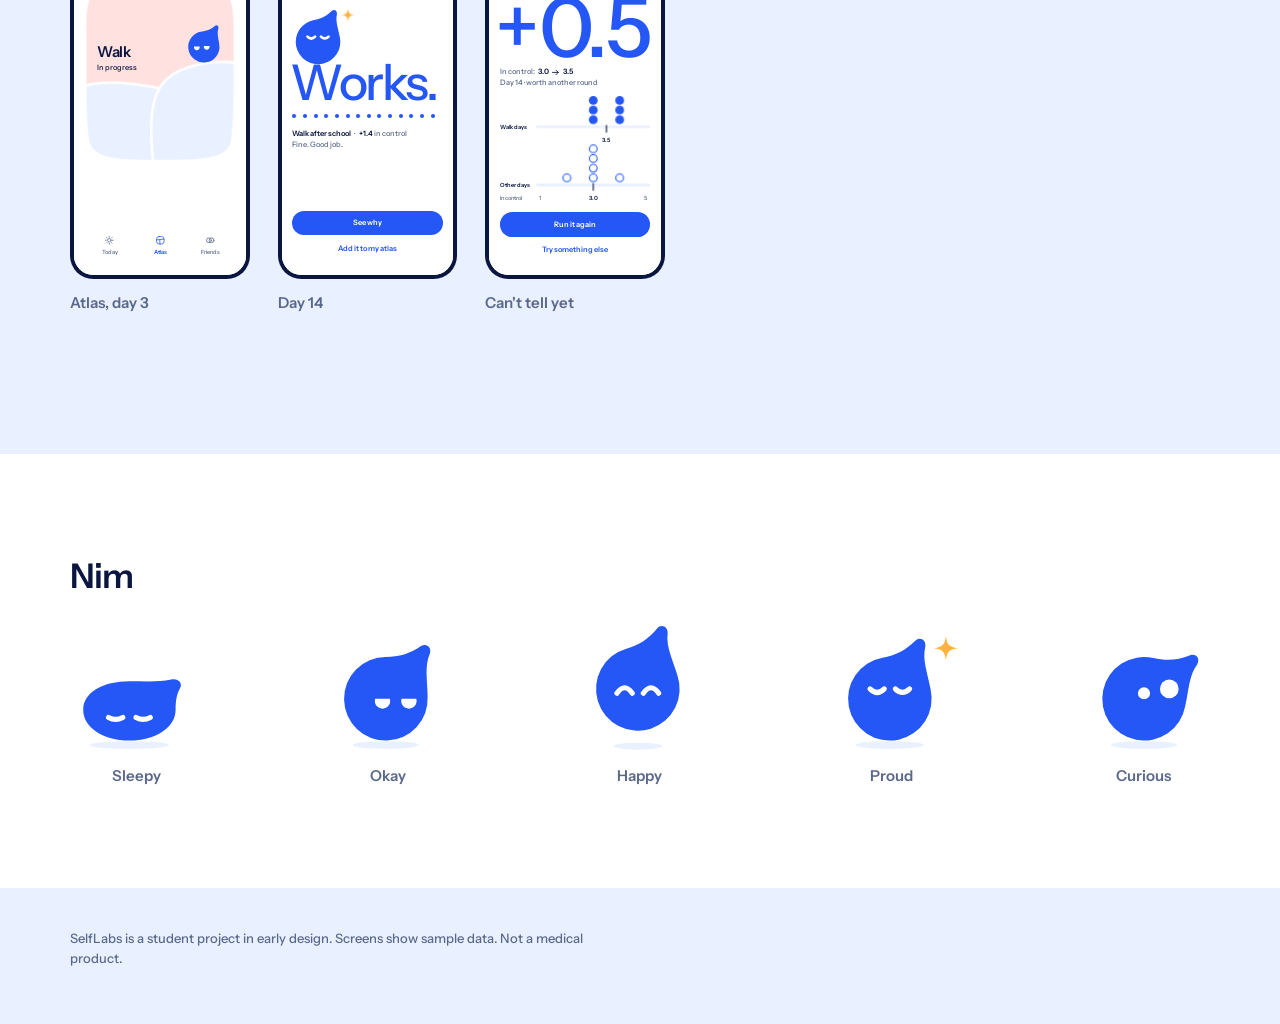
==== commit ae4cf2f1: "Add working web app v0, concrete landing page, new states, docs and walkthrough video - site/app: th" ====
--- a/mockups/index.html
+++ b/mockups/index.html
@@ -6,15 +6,15 @@
 <title>SelfLabs · The app</title>
 <meta name="description" content="Every SelfLabs screen: onboarding, the daily loop, the payoff and friends.">
 <meta property="og:title" content="SelfLabs · The app">
-<meta property="og:description" content="Thirteen screens. Ten seconds a day.">
+<meta property="og:description" content="Twenty-one screens. One job each.">
 <meta property="og:image" content="../figures/og.png">
-<link rel="icon" href="../assets/favicon.svg">
+<link rel="icon" href="../assets/favicon.svg?v=3">
 <link rel="preconnect" href="https://fonts.googleapis.com">
 <link rel="preconnect" href="https://fonts.gstatic.com" crossorigin>
 <link href="https://fonts.googleapis.com/css2?family=Instrument+Sans:wght@400..700&display=swap" rel="stylesheet">
-<link rel="stylesheet" href="../assets/site.css">
-<link rel="stylesheet" href="../assets/phone.css">
-<link rel="stylesheet" href="../assets/motion.css">
+<link rel="stylesheet" href="../assets/site.css?v=3">
+<link rel="stylesheet" href="../assets/phone.css?v=3">
+<link rel="stylesheet" href="../assets/motion.css?v=3">
 <script>document.documentElement.classList.add('js');</script>
 </head>
 <body class="app">
@@ -29,7 +29,7 @@
   </nav>
   <div class="app-top">
     <h1 class="display">The app.</h1>
-    <p class="line">Thirteen screens. Ten seconds a day.</p>
+    <p class="line">Twenty-one screens. One job each.</p>
   </div>
 </header>
 
@@ -60,7 +60,7 @@
 
 <div id="solo"></div>
 
-<script src="../assets/screens.js"></script>
+<script src="../assets/screens.js?v=3"></script>
 <script>
 (function () {
   'use strict';
--- a/assets/site.css
+++ b/assets/site.css
@@ -4,7 +4,10 @@
    Motion: keyframes here are prefixed site- because motion.css (generated from
    the app screens) owns the unprefixed names. Everything hidden-until-revealed
    is gated on html.js AND prefers-reduced-motion: no-preference, so the page is
-   complete with scripts off or motion reduced. */
+   complete with scripts off or motion reduced.
+   The 14-day story (.round) is written in its END state. The page script adds
+   .is-scrub and then drives it from the scroll position; without the script, or
+   with reduced motion, it stays a plain static section. */
 
 :root {
   --white: #FFFFFF;
@@ -18,6 +21,10 @@
   --mist: #5A688C;
   --line: #D8DFEE;
   --sun: #FFB23E;
+  --move: #FBC2C1;
+  --sleep: #D9C9F8;
+  --people: #A9E1CA;
+  --calm: #B2D7FD;
   --sans: 'Instrument Sans', -apple-system, 'Helvetica Neue', Arial, sans-serif;
   --gutter: clamp(24px, 5.5vw, 80px);
   --display: clamp(56px, 10.4vw, 150px);
@@ -41,7 +48,7 @@
 
 /* ---------- type ---------- */
 .display { margin: 0; font-size: var(--display); line-height: 0.92; font-weight: 600; letter-spacing: -0.045em; }
-.headline { margin: 0; font-size: clamp(44px, 6.1vw, 88px); line-height: 1; font-weight: 600; letter-spacing: -0.04em; }
+.headline { margin: 0; font-size: clamp(40px, 5.6vw, 80px); line-height: 1; font-weight: 600; letter-spacing: -0.04em; }
 .line { margin: 0; font-size: clamp(19px, 1.7vw, 24px); line-height: 1.3; font-weight: 500; letter-spacing: -0.01em; color: var(--mist); }
 .blue { color: var(--blue); }
 /* Nim's voice: small, Blue, set next to Nim. Never a bubble. */
@@ -64,127 +71,216 @@
 .btn:hover { background: var(--night); }
 .btn:active { transform: scale(0.96); }
 .pill:hover { background: var(--blue); color: var(--white); }
-.brand:focus-visible, .pill:focus-visible, .btn:focus-visible, .nim-btn:focus-visible { outline: 3px solid var(--haze); outline-offset: 3px; }
+.tlink { display: inline-flex; align-items: center; height: 44px; color: var(--blue); text-decoration: none; font-size: 17px; line-height: 22px; font-weight: 600; }
+.tlink:hover { text-decoration: underline; text-underline-offset: 4px; text-decoration-thickness: 2px; }
+.brand:focus-visible, .pill:focus-visible, .btn:focus-visible, .tlink:focus-visible, .nim-btn:focus-visible { outline: 3px solid var(--haze); outline-offset: 3px; }
 
 /* ---------- keyframes ---------- */
 @keyframes site-rise { from { opacity: 0; transform: translateY(var(--rise, 28px)); } to { opacity: 1; transform: none; } }
 @keyframes site-fade { from { opacity: 0; } to { opacity: 1; } }
-@keyframes site-land { 0% { opacity: 0; transform: translateY(-70%); } 50% { opacity: 1; transform: translateY(0) scale(1.14, 0.84); } 72% { opacity: 1; transform: scale(0.96, 1.05); } 100% { opacity: 1; transform: none; } }
 @keyframes site-blink { 0%, 92%, 100% { transform: scaleY(1); } 95%, 97% { transform: scaleY(0.08); } }
 @keyframes site-breathe { 0%, 100% { transform: scale(1, 1); } 50% { transform: scale(1.025, 0.975); } }
 @keyframes site-bob { 0%, 100% { transform: translateY(0); } 50% { transform: translateY(-2.5%); } }
-@keyframes site-hop { 0%, 70%, 100% { transform: translateY(0); } 84% { transform: translateY(-12%); } }
 @keyframes site-squash { 0% { transform: scale(1, 1); } 30% { transform: scale(1.14, 0.84); } 65% { transform: scale(0.95, 1.06); } 100% { transform: scale(1, 1); } }
 @keyframes site-twinkle { 0%, 100% { transform: scale(1) rotate(0deg); opacity: 1; } 50% { transform: scale(0.65) rotate(20deg); opacity: 0.6; } }
 @keyframes site-z { 0% { opacity: 0; transform: translate(0, 4px) scale(0.7); } 25% { opacity: 1; } 100% { opacity: 0; transform: translate(6px, -14px) scale(1.05); } }
 @keyframes site-pop { 0% { transform: scale(0.8); } 60% { transform: scale(1.05); } 100% { transform: scale(1); } }
+@keyframes site-tick { from { opacity: 0.35; transform: translateY(0.06em); } to { opacity: 1; transform: none; } }
+@keyframes site-drop { 0% { opacity: 0; transform: translateY(-30px); } 30% { opacity: 1; } 100% { opacity: 1; transform: none; } }
 
 /* ---------- Nim ---------- */
 .nim { display: block; overflow: visible; }
 .nim-eyes { transform-box: fill-box; transform-origin: 50% 50%; animation: site-blink 5.6s infinite; }
 .nim-life { transform-box: fill-box; transform-origin: 50% 100%; animation: site-breathe 4.6s ease-in-out infinite; }
 .nim-hop { transform-box: fill-box; transform-origin: 50% 100%; }
-.nim-pose { transform-origin: 58px 68px; transition: transform .4s var(--spring); }
+.nim-pose { transform-origin: 58px 68px; transition: transform .45s var(--spring); }
 .nim-spark { transform-box: fill-box; transform-origin: 50% 50%; animation: site-twinkle 3.4s ease-in-out infinite; }
 .nim-bob { animation: site-bob 5s ease-in-out infinite; }
 .is-squash .nim-hop { animation: site-squash .42s var(--ease); }
 /* a Nim you can poke */
 .nim-btn { appearance: none; -webkit-appearance: none; margin: 0; padding: 0; border: 0; border-radius: 24px; background: none; font: inherit; color: inherit; cursor: pointer; -webkit-tap-highlight-color: transparent; touch-action: manipulation; }
-.nim-flat, .nim-spark-slot { display: none; }
-[data-mood="sleepy"] .nim-up { display: none; }
-[data-mood="sleepy"] .nim-flat { display: block; }
-[data-mood="proud"] .nim-spark-slot { display: block; }
-[data-mood="sleepy"] .nim-eyes, [data-mood="happy"] .nim-eyes, [data-mood="proud"] .nim-eyes { animation: none; }
 
 /* ---------- scroll reveals ---------- */
 @media (prefers-reduced-motion: no-preference) {
-  .js .rv { opacity: 0; transform: translateY(28px); transition: opacity .7s ease, transform 1s var(--ease); transition-delay: calc(var(--i, 0) * 90ms); }
-  .js .rv-phone { transform: translateY(72px); }
-  .js .rv-left { transform: translateX(-48px); }
-  .js .rv-right { transform: translateX(48px); }
+  .js .rv { opacity: 0; transform: translateY(28px); transition: opacity .8s ease, transform 1.1s var(--ease); transition-delay: calc(var(--i, 0) * 90ms); }
+  .js .rv-phone { transform: translateY(64px); }
+  .js .rv-left { transform: translateX(-40px); }
+  .js .rv-right { transform: translateX(40px); }
   .js .rv-pop { transform: scale(0.72); transition: opacity .4s ease, transform .7s var(--spring); }
   .js .rv.is-in { opacity: 1; transform: none; }
 }
 
 /* ---------- hero ---------- */
-.hero { overflow: hidden; }
-.hero-head { position: relative; margin-top: clamp(20px, 3.4vw, 48px); }
-.hero-h { display: inline; margin: 0; font: inherit; letter-spacing: inherit; }
-.hl { display: inline-block; animation: site-rise .9s var(--ease) both; animation-delay: calc(var(--i, 0) * 110ms); --rise: 0.22em; }
-.hero-tail { display: inline-flex; align-items: flex-end; margin-left: 0.1em; vertical-align: -0.064em; white-space: nowrap; }
-.hero-nim { display: block; width: 0.704em; height: 0.8em; transform-origin: 50% 100%; animation: site-land .8s var(--ease) .42s both; }
-.hero-nim .nim { width: 100%; height: 100%; }
-.hero-says { margin: 0 0 calc(var(--display) * 0.2) 14px; animation: site-fade .6s ease 1.15s both; }
-.hero-row { display: grid; grid-template-columns: minmax(0, 1fr) auto; column-gap: 40px; margin-top: clamp(36px, 4.2vw, 60px); }
-.hero-copy { display: flex; flex-direction: column; align-items: flex-start; padding-bottom: 40px; }
-.hero-copy > * { animation: site-rise .8s var(--ease) both; animation-delay: calc(.35s + var(--i, 0) * 90ms); }
-.hero-copy .btn { margin-top: 28px; }
-.status { margin: auto 0 0; padding-top: 28px; font-size: 14px; line-height: 20px; color: var(--mist); }
-/* three heights; the check-in phone sinks until its own horizon (568px down the artboard) is the page's */
-.trio { --z: 0.62; display: flex; align-items: flex-start; gap: 28px; height: calc(724px * var(--z)); }
-.trio .device { --rise: 96px; animation: site-rise 1.1s var(--ease) both; animation-delay: calc(.3s + var(--i, 0) * 120ms); }
-.trio .device:nth-child(1) { margin-top: 147px; }
-.trio .device:nth-child(3) { margin-top: 74px; }
-
-/* ---------- how it works ---------- */
-.how { position: relative; overflow: hidden; background: var(--sky); padding: var(--section) 0 calc(var(--section) * 0.8); }
-.steps { --z: 0.62; display: flex; justify-content: space-between; align-items: flex-start; margin: 0; padding: 0; list-style: none; }
-.step { width: calc(408px * var(--z)); }
-.step:nth-child(2) { margin-top: 96px; }
-.step:nth-child(3) { margin-top: 192px; }
-.step-head { display: flex; align-items: flex-end; gap: 16px; margin: 0 0 32px; white-space: nowrap; }
-.num { font-size: 176px; line-height: 0.8; font-weight: 500; letter-spacing: -0.05em; color: var(--blue); }
-.step-text { padding-bottom: 8px; font-size: 26px; line-height: 30px; font-weight: 600; letter-spacing: -0.03em; }
-/* Nim peeks over the edge of the night below, and ducks if you come close */
-.peek { position: absolute; left: calc(var(--gutter) + max(0px, (100vw - 1160px - 2 * var(--gutter)) / 2) + 56px); bottom: 0; width: 128px; height: 96px; overflow: hidden; pointer-events: none; }
-.peek-nim { position: absolute; left: 0; top: 0; width: 128px; height: 134px; pointer-events: auto; transform: translateY(8px); transition: transform .6s var(--spring); }
+.hero { --hero: clamp(40px, 5.7vw, 82px); position: relative; overflow: hidden; border-bottom: 1px solid var(--line); }
+.hero-h { margin: clamp(12px, 2.4vw, 36px) 0 0; font-size: var(--hero); line-height: 1; font-weight: 600; letter-spacing: -0.045em; }
+/* the example cycles in place: every phrase sits in the same grid cell, so nothing below it moves */
+.swap { display: grid; animation: site-rise .9s var(--ease) both; --rise: 0.22em; }
+.swap > * { grid-area: 1 / 1; }
+.swap-does { justify-self: start; }
+.swap-pad { visibility: hidden; }
+.swap-item { color: var(--blue); opacity: 0; visibility: hidden; transform: translateY(0.24em); transition: opacity .4s ease, transform .7s var(--ease), visibility 0s linear .4s; }
+.swap-item.is-on { opacity: 1; visibility: visible; transform: none; transition: opacity .55s ease .14s, transform .8s var(--ease) .14s, visibility 0s; }
+.swap-item.is-out { transform: translateY(-0.24em); }
+.hero-rest { display: block; animation: site-rise .9s var(--ease) .11s both; --rise: 0.22em; }
+
+.hero-row { display: grid; grid-template-columns: minmax(0, 1fr) auto; column-gap: 56px; align-items: start; margin-top: clamp(28px, 3.6vw, 52px); }
+.hero-copy { display: flex; flex-direction: column; align-items: flex-start; max-width: 600px; }
+.hero-copy > * { animation: site-rise .8s var(--ease) both; animation-delay: calc(.3s + var(--i, 0) * 90ms); }
+.hero-sub { margin: 0; font-size: clamp(26px, 2.9vw, 40px); line-height: 1.12; font-weight: 600; letter-spacing: -0.03em; }
+.hero-p { margin: clamp(16px, 1.8vw, 24px) 0 0; font-size: clamp(18px, 1.5vw, 21px); line-height: 1.45; font-weight: 500; letter-spacing: -0.005em; color: var(--night); }
+.hero-cta { display: flex; flex-wrap: wrap; align-items: center; gap: 8px 28px; margin-top: clamp(24px, 2.6vw, 36px); }
+.status { margin: clamp(28px, 4vw, 56px) 0 0; font-size: 14px; line-height: 20px; color: var(--mist); }
+.hero-phone { --z: 0.66; padding-bottom: clamp(48px, 5vw, 72px); animation: site-rise 1.1s var(--ease) .35s both; --rise: 72px; }
+
+/* the hero phone: the app's experiment picker, drawn here (not from screens.js) so its card can swap with the headline */
+.hx { position: relative; width: 390px; height: 844px; overflow: hidden; background: var(--white); color: var(--night); font-family: var(--sans); -webkit-font-smoothing: antialiased; }
+.hx-h { position: absolute; top: 76px; left: 24px; font-size: 44px; line-height: 48px; font-weight: 600; letter-spacing: -0.035em; }
+.hx-nim { position: absolute; left: 232px; top: 206px; width: 96px; height: 96px; transition: transform .55s var(--spring); }
+.hx.is-swap .hx-nim { transform: translateY(46px); transition: transform .2s ease-in; }
+.hx-card { position: absolute; left: 24px; top: 272px; width: 342px; height: 434px; }
+.hx-tints { position: absolute; left: 0; top: 0; display: block; }
+.hx-tint { opacity: 0; transition: opacity .6s ease; }
+.hx-tint.is-on { opacity: 1; }
+.hx-label { position: absolute; left: 28px; top: 28px; font-size: 13px; line-height: 16px; font-weight: 600; }
+.hx-item { position: absolute; left: 0; top: 0; width: 342px; height: 434px; opacity: 0; visibility: hidden; transform: translateY(20px); transition: opacity .3s ease, transform .6s var(--ease), visibility 0s linear .3s; }
+.hx-item.is-on { opacity: 1; visibility: visible; transform: none; transition: opacity .5s ease .16s, transform .75s var(--ease) .16s, visibility 0s; }
+.hx-item.is-out { transform: translateY(-14px); }
+.hx-num { position: absolute; left: 20px; top: 96px; height: 204px; display: flex; align-items: flex-end; font-size: 256px; line-height: 204px; font-weight: 500; letter-spacing: -0.05em; color: var(--blue); white-space: nowrap; }
+.hx-num.is-time { left: 26px; font-size: 118px; line-height: 150px; letter-spacing: -0.04em; }
+.hx-colon { margin: 0 3px 0 5px; }
+.hx-text { position: absolute; left: 28px; right: 28px; top: 310px; }
+.hx-unit { font-size: 34px; line-height: 40px; font-weight: 600; letter-spacing: -0.03em; }
+.hx-detail { margin-top: 4px; font-size: 17px; line-height: 22px; font-weight: 500; }
+.hx-item.is-tall .hx-num { top: 70px; }
+.hx-item.is-tall .hx-text { top: 284px; }
+.hx-btns { position: absolute; left: 24px; top: 754px; width: 342px; display: flex; gap: 10px; }
+.hx-btn { box-sizing: border-box; height: 56px; border-radius: 28px; display: flex; align-items: center; justify-content: center; font-size: 17px; line-height: 22px; font-weight: 600; }
+.hx-swap { width: 112px; background: var(--sky); color: var(--blue); transition: transform .25s var(--spring); }
+.hx.is-swap .hx-swap { transform: scale(0.94); transition: transform .12s ease-out; }
+.hx-in { flex: 1; background: var(--blue); color: var(--white); }
+
+/* ---------- 1. the round: 14 days, scrubbed by the scroll position ---------- */
+.round {
+  --scrub: 2600px;
+  --num: clamp(112px, 24vh, 208px);
+  --nim: calc(var(--num) * 0.5);
+  --disc: 26px; --pip: 8px;
+  --resnum: clamp(88px, 15vh, 136px);
+  position: relative; background: var(--white);
+}
+.round-stage { padding: var(--section) 0; }
+.round-grid {
+  display: grid; grid-template-columns: minmax(0, 5fr) minmax(0, 7fr); column-gap: clamp(40px, 6vw, 96px); row-gap: clamp(28px, 5vh, 52px);
+  grid-template-areas: "head phases" "day day" "res chart";
+}
+.round-h { grid-area: head; align-self: start; font-size: clamp(34px, 4.6vw, 66px); }
+
+.phases { grid-area: phases; align-self: start; display: grid; row-gap: 14px; margin: 0; padding: 0; list-style: none; }
+.phase { position: relative; padding-left: 26px; font-size: clamp(17px, 1.45vw, 20px); line-height: 1.3; color: var(--night); }
+.phase::before { content: ""; position: absolute; left: 0; top: 0.42em; width: 10px; height: 10px; border-radius: 50%; background: var(--blue); }
+.phase-k { display: block; font-weight: 600; }
+.sw { display: inline-block; width: 0.62em; height: 0.62em; margin: 0 0.1em 0 0.18em; border-radius: 50%; vertical-align: 0.02em; }
+.sw-on { background: var(--move); }
+.sw-off { background: var(--haze); }
+.sw-fill { background: var(--blue); }
+.sw-ring { background: var(--white); box-shadow: inset 0 0 0 2px var(--blue); }
+
+/* the counter is the app's Today screen at page scale: big numeral, a 14-dot track, Nim standing on today */
+.round-day { grid-area: day; display: grid; grid-template-columns: auto minmax(0, 1fr); column-gap: clamp(16px, 2.4vw, 36px); align-items: end; }
+.rc { margin: 0; width: calc(var(--num) * 1.1); }
+.rc-label { display: block; margin-bottom: 4px; font-size: 17px; line-height: 22px; color: var(--mist); }
+.rc-num { display: block; margin-left: -0.04em; font-size: var(--num); line-height: 0.8; font-weight: 500; letter-spacing: -0.05em; color: var(--blue); font-variant-numeric: tabular-nums; transition: opacity .6s ease; }
+.rc-num.is-tick { animation: site-tick .32s var(--ease); }
+.rt { position: relative; padding-bottom: 30px; }
+.rt-cells { display: flex; height: var(--disc); }
+.rt-cell { position: relative; flex: 1; }
+.rt-cell::before { content: ""; position: absolute; left: 50%; top: 50%; width: var(--pip); height: var(--pip); margin: calc(var(--pip) / -2); border-radius: 50%; background: var(--sky); }
+.rt-disc { position: absolute; left: 50%; top: 50%; width: var(--disc); height: var(--disc); margin: calc(var(--disc) / -2); border-radius: 50%; background: var(--haze); }
+[data-t="on"] > .rt-disc { background: var(--move); }
+[data-t="base"] > .rt-disc { width: calc(var(--disc) * 0.5); height: calc(var(--disc) * 0.5); margin: calc(var(--disc) * -0.25); }
+.rt-of { position: absolute; right: 0; bottom: 0; font-size: 17px; line-height: 22px; color: var(--mist); }
+.rt-nim { position: absolute; left: calc(100% - 100% / 28 - var(--nim) * 0.4286); bottom: calc(30px + var(--disc) + 5px); width: var(--nim); will-change: transform; }
+.rt-nim .nim { width: 100%; height: auto; }
+.m { opacity: 0; transition: opacity .18s ease; }
+[data-mood="okay"] .m-okay, [data-mood="curious"] .m-curious, [data-mood="proud"] .m-proud { opacity: 1; }
+[data-mood="curious"] .nim-pose { transform: translate(2px, 0) rotate(13deg); }
+[data-mood="proud"] .nim-pose { transform: rotate(-10deg); }
+
+/* the chart is the app's Insight chart: filled dots for walk days, hollow for other days, stacked on a 1 to 5 scale */
+.chart { --lab: 0px; --dot: 20px; --pitch: calc(var(--dot) + 3px); --foot: 20px; --tick: 12px; --u: calc((100% - var(--lab) - var(--dot)) / 4); position: relative; }
+.ch-row { position: relative; height: calc(4 * var(--pitch) + 6px + var(--foot)); }
+.ch-line { position: absolute; left: var(--lab); right: 0; bottom: var(--foot); height: 6px; border-radius: 3px; background: var(--sky); }
+.ch-name { position: absolute; left: 0; bottom: calc(var(--foot) - 5px); font-size: 13px; line-height: 16px; font-weight: 600; white-space: nowrap; }
+.dot { position: absolute; box-sizing: border-box; left: calc(var(--lab) + (var(--v) - 1) * var(--u)); bottom: calc(var(--foot) + 9px + var(--s) * var(--pitch)); width: var(--dot); height: var(--dot); border-radius: 50%; background: var(--blue); }
+.ch-off .dot { background: var(--white); border: 2.5px solid var(--blue); }
+.ch-mean { position: absolute; left: calc(var(--lab) + var(--dot) / 2 - 1.25px + (var(--m) - 1) * var(--u)); bottom: calc(var(--foot) - 3px - var(--tick)); width: 2.5px; height: var(--tick); border-radius: 2px; background: var(--night); transition: transform .5s var(--ease), opacity .3s ease; }
+.ch-mean > b { position: absolute; left: 50%; top: calc(100% + 6px); width: 40px; margin-left: -20px; text-align: center; font-size: 13px; line-height: 16px; font-weight: 600; font-style: normal; }
+.ch-axis { position: absolute; left: 0; right: 0; bottom: 0; height: 16px; font-size: 13px; line-height: 16px; color: var(--mist); }
+.ch-axis > span { position: absolute; bottom: 0; }
+.ax-1, .ax-5 { width: var(--dot); text-align: center; }
+.ax-1 { left: var(--lab); }
+.ax-5 { right: 0; }
+.chart-main { grid-area: chart; align-self: end; --lab: 104px; --dot: clamp(15px, 2.6vh, 24px); --foot: 40px; --tick: 15px; }
+.chart-main .dot { will-change: transform, opacity; }
+
+.round-res { grid-area: res; align-self: end; }
+.res-num { margin: 0 0 0 -0.04em; font-size: var(--resnum); line-height: 0.86; font-weight: 500; letter-spacing: -0.05em; color: var(--blue); white-space: nowrap; transform-origin: 0 100%; transition: transform .8s var(--spring), opacity .35s ease; }
+.pl { margin-right: 0.05em; }
+.pt { margin: 0 0.02em 0 -0.015em; }
+.res-line { display: flex; align-items: center; gap: 6px; margin: 16px 0 0; font-size: 17px; line-height: 22px; color: var(--mist); transition: opacity .35s ease; }
+.res-line b { font-weight: 600; color: var(--night); }
+.res-arrow { display: block; flex: none; width: 20px; height: 20px; }
+.res-labels { display: grid; margin-top: 10px; }
+.res-labels > * { grid-area: 1 / 1; }
+.res-verdict { margin: 0; font-size: clamp(26px, 2.6vw, 34px); line-height: 1.18; font-weight: 600; letter-spacing: -0.03em; transition: opacity .5s ease, transform .8s var(--ease); }
+.res-status { margin: 0; align-self: start; font-size: 17px; line-height: 22px; color: var(--mist); transition: opacity .3s ease; }
+.res-says { margin-top: 10px; transition: opacity .6s ease .35s; }
+
+/* scrub mode: a tall section with a sticky stage. Only the scroll position is read; scrolling is never touched. */
 @media (prefers-reduced-motion: no-preference) {
-  .js .peek:not(.is-in) .peek-nim { transform: translateY(100px); }
-  .js .peek.is-in .peek-nim { transition-delay: .5s; }
-  .js .peek.is-duck .peek-nim { transform: translateY(100px); transition: transform .16s ease-in; transition-delay: 0s; }
-}
-
-/* ---------- mornings (night) ---------- */
-.night {
-  --za: 0.5; --zm: 0.62; --zb: 0.76; --pb: 104px; --bezel: var(--night-raised);
-  --floor: calc(var(--pb) + 285px * var(--zb));
+  .round.is-scrub { height: calc(100vh + var(--scrub)); }
+  .is-scrub .round-stage { position: sticky; top: 0; box-sizing: border-box; height: 100vh; height: 100svh; padding: 0; display: flex; align-items: center; overflow: hidden; }
+  .is-scrub .round-stage > .wrap { flex: 1; min-width: 0; }
+  .is-scrub .phase { transition: color .3s ease; }
+  .is-scrub .phase::before { transition: background-color .3s ease, transform .5s var(--spring); }
+  .is-scrub .phase:not(.is-on)::before { background: var(--line); transform: scale(0.8); }
+  .is-scrub .phase:not(.is-on) { color: var(--mist); }
+  .is-scrub[data-state="none"] .res-num, .is-scrub[data-state="none"] .res-line, .is-scrub[data-state="none"] .ch-mean { opacity: 0; }
+  .is-scrub[data-state="early"] .res-num { transform: scale(0.5); }
+  .is-scrub:not([data-state="final"]) .res-verdict { opacity: 0; transform: translateY(12px); }
+  .is-scrub:not([data-state="final"]) .res-says { opacity: 0; transition-delay: 0s; }
+  .is-scrub[data-state="final"] .res-status { opacity: 0; }
+  .is-scrub[data-state="final"] .rc-num { opacity: 0.28; }
+}
+.round:not(.is-scrub) .res-status { display: none; }
+
+/* ---------- 2. a day (night) ---------- */
+.day {
+  --z: 0.62; --pb: clamp(72px, 8vw, 112px); --bezel: var(--night-raised);
   position: relative; overflow: hidden; padding-top: var(--section); background: var(--night); color: var(--white);
 }
-/* the floor meets the horizon drawn inside all three screens (568px down the artboard) */
-.night-floor { position: absolute; left: 0; right: 0; bottom: 0; height: var(--floor); background: var(--night-ground); }
-.night-grid { position: relative; display: grid; grid-template-columns: minmax(0, 1fr) auto; column-gap: 40px; align-items: start; }
-.night-copy { padding-top: 24px; }
-/* the copy column is narrow; the headline is allowed to run on above the smallest phone */
-.night .headline { font-size: clamp(44px, 5.6vw, 80px); white-space: nowrap; }
-.night .line { margin-top: 20px; color: var(--haze); }
-.night-stage { display: flex; align-items: flex-end; gap: 24px; padding-bottom: var(--pb); }
-/* smaller phones are lifted until every horizon is the same line: further away, higher up */
-.d-a { --z: var(--za); margin-bottom: calc(285px * (var(--zb) - var(--za)) / var(--za)); }
-.d-m { --z: var(--zm); margin-bottom: calc(285px * (var(--zb) - var(--zm)) / var(--zm)); }
-.d-b { --z: var(--zb); }
-@media (prefers-reduced-motion: no-preference) {
-  .js .night-floor, .js .night-stage, .js .toy { transition: transform 1.3s var(--ease); }
-  .js .night:not(.is-in) .night-floor, .js .night:not(.is-in) .night-stage, .js .night:not(.is-in) .toy { transform: translateY(96px); }
-  .js .night-stage .device { transition: opacity .9s ease; transition-delay: calc(var(--i, 0) * 160ms); }
-  .js .night:not(.is-in) .night-stage .device { opacity: 0; }
-}
-
-/* the playable game: one big button, Nim asleep on the horizon. It needs the script, so it only shows with it. */
+/* the floor meets the horizon drawn inside all four screens (568px down the artboard) */
+.day-floor { position: absolute; left: 0; right: 0; bottom: 0; height: calc(var(--pb) + 285px * var(--z)); background: var(--night-ground); }
+.day-top { position: relative; display: grid; grid-template-columns: minmax(0, 1fr) auto; column-gap: 40px; align-items: end; }
+.day .line { margin-top: 20px; color: var(--haze); }
+.day-stage { position: relative; display: flex; justify-content: space-between; align-items: flex-end; margin-top: clamp(56px, 6vw, 88px); padding-bottom: var(--pb); }
+.day-label { margin: 0 0 18px; font-size: 17px; line-height: 22px; font-weight: 600; color: var(--haze); }
+.day-phones { display: flex; gap: 24px; }
+
+/* the playable game: one big button, Nim asleep. It needs the script, so it only shows with it. */
 :root:not(.js) .toy { display: none; }
 .toy {
-  --toy-below: 178px;
   appearance: none; -webkit-appearance: none; margin: 0; padding: 0; border: 0; background: none; font: inherit; color: var(--white); text-align: left;
-  position: absolute; left: var(--gutter); bottom: calc(var(--floor) - var(--toy-below)); width: 320px;
-  display: flex; flex-direction: column; align-items: flex-start;
+  position: relative; width: 320px; display: flex; flex-direction: column; align-items: flex-start;
   border-radius: 28px; cursor: pointer; user-select: none; -webkit-user-select: none; -webkit-tap-highlight-color: transparent; touch-action: manipulation;
 }
 .toy:focus-visible { outline: 3px solid var(--haze); outline-offset: 12px; }
-.toy-nim { width: 190px; height: 163px; }
-.toy-main { display: flex; align-items: baseline; height: 64px; margin-top: 20px; font-size: 28px; line-height: 64px; font-weight: 600; letter-spacing: -0.03em; white-space: nowrap; }
+.toy-nim { width: 168px; height: 144px; }
+.toy-main { display: flex; align-items: baseline; height: 64px; margin-top: 12px; font-size: 28px; line-height: 64px; font-weight: 600; letter-spacing: -0.03em; white-space: nowrap; }
 .toy-num { font-size: 64px; line-height: 64px; font-weight: 500; letter-spacing: -0.03em; }
 .toy-unit { margin-left: 8px; font-size: 17px; font-weight: 500; letter-spacing: 0; color: var(--haze); }
-.toy-says { height: 22px; margin-top: 8px; font-size: 17px; line-height: 22px; font-weight: 600; color: var(--haze); white-space: nowrap; }
-.toy-pill { display: inline-flex; align-items: center; height: 44px; margin-top: 20px; padding: 0 24px; border-radius: 22px; background: var(--blue); font-size: 15px; line-height: 20px; font-weight: 600; transition: background-color .2s ease, color .2s ease; }
+.toy-says { height: 22px; margin-top: 4px; font-size: 17px; line-height: 22px; font-weight: 600; color: var(--haze); white-space: nowrap; }
+.toy-pill { display: inline-flex; align-items: center; height: 44px; margin-top: 16px; padding: 0 24px; border-radius: 22px; background: var(--blue); font-size: 15px; line-height: 20px; font-weight: 600; transition: background-color .2s ease, color .2s ease; }
 .toy[data-state="wait"] .toy-pill { background: var(--night-raised); color: var(--haze); }
 .toy[data-state="go"] .toy-pill { background: var(--white); color: var(--blue); }
 .toy:active .toy-pill { transform: scale(0.96); }
@@ -195,46 +291,31 @@
 .toy-z { transform-box: fill-box; transform-origin: 50% 50%; animation: site-z 3.8s ease-in-out infinite; }
 .toy.is-pop .toy-main { transform-origin: 0 70%; animation: site-pop .4s var(--ease); }
 
-/* ---------- atlas ---------- */
-.atlas { --num: clamp(190px, 36vw, 520px); --lab: clamp(19px, 1.7vw, 24px); padding: var(--section) 0; overflow: hidden; }
-.atlas-grid { --z: 0.92; display: grid; grid-template-columns: minmax(0, 1fr) auto; column-gap: 40px; align-items: center; }
-.atlas-copy { position: relative; }
-.atlas-h { display: flex; flex-direction: column; align-items: flex-start; margin: 0; font-weight: inherit; }
-.atlas-day { font-size: var(--lab); line-height: 1.3; color: var(--mist); }
-.atlas-num { margin-left: -0.045em; font-size: var(--num); line-height: 0.82; font-weight: 500; letter-spacing: -0.05em; color: var(--blue); font-variant-numeric: tabular-nums; }
-.atlas-h .headline { margin-top: 0.4em; }
-.atlas .line { margin-top: 16px; }
-/* Nim sits on the numeral: positioned in ems of the numeral, from the top of its box */
-.atlas-perch { position: absolute; left: 0; top: calc(var(--lab) * 1.3); width: 0; height: 0; font-size: var(--num); }
-.atlas-nim { position: absolute; left: 0.168em; bottom: -0.072em; width: 0.2em; height: 0.209em; transform-origin: 50% 100%; }
-.atlas-says { position: absolute; left: 0.41em; bottom: 0.03em; display: flex; white-space: nowrap; }
+/* ---------- 3. what you get ---------- */
+.get { padding: var(--section) 0; overflow: hidden; }
+.get-line { margin-top: 20px; max-width: 30em; }
+.outs { display: grid; grid-template-columns: repeat(3, minmax(0, 1fr)); column-gap: clamp(32px, 6vw, 96px); margin: clamp(48px, 6vw, 88px) 0 0; padding: 0; list-style: none; }
+.out .chart { --dot: 14px; --foot: 16px; --tick: 8px; max-width: 300px; }
+.out-num { margin: 28px 0 0 -0.03em; font-size: clamp(56px, 6.4vw, 92px); line-height: 0.9; font-weight: 500; letter-spacing: -0.045em; white-space: nowrap; }
+.out-num.is-flat { color: var(--mist); }
+.out-name { margin: 16px 0 0; font-size: clamp(22px, 2.1vw, 28px); line-height: 1.18; font-weight: 600; letter-spacing: -0.025em; }
 @media (prefers-reduced-motion: no-preference) {
-  .js .atlas-nim { opacity: 0; }
-  .js .atlas-says { opacity: 0; transition: opacity .6s ease 1.5s; }
-  .js .atlas-perch.is-in .atlas-nim { animation: site-land .8s var(--ease) .75s both; }
-  .js .atlas-perch.is-in .atlas-says { opacity: 1; }
-}
-
-/* ---------- friends ---------- */
-.friends { padding-top: clamp(24px, 4vw, 64px); overflow: hidden; }
-.friends-grid { --z: 0.78; display: grid; grid-template-columns: auto minmax(0, 1fr); column-gap: clamp(48px, 9vw, 140px); align-items: center; }
-.friends-grid .device { margin-left: clamp(0px, 9vw, 150px); }
-.friends .line { margin-top: 20px; }
-.race { position: relative; height: 84px; margin-top: clamp(64px, 8vw, 120px); }
-.racer { position: absolute; left: var(--x); bottom: 0; width: 84px; height: 81px; }
-.racer .nim { width: 100%; height: 100%; animation: site-hop 3.6s ease-in-out infinite; animation-delay: var(--hop, 0s); }
-.racer.is-asleep .nim { animation: none; }
-.race-says { position: absolute; left: calc(var(--x) + 4px); bottom: 58px; white-space: nowrap; }
-@media (prefers-reduced-motion: no-preference) {
-  .js .runner { transition: transform var(--t, 1.4s) cubic-bezier(.15, .7, .2, 1) var(--d, 0s); }
-  .js .race:not(.is-in) .runner { transform: translateX(-100vw); }
-  .js .race .is-asleep, .js .race-says { transition: opacity .8s ease 1.2s; }
-  .js .race:not(.is-in) .is-asleep, .js .race:not(.is-in) .race-says { opacity: 0; }
-}
-
-/* ---------- privacy ---------- */
-.privacy { overflow: hidden; background: var(--sky); padding: var(--section) 0; text-align: center; }
-.privacy-h { font-size: clamp(56px, 13.4vw, 176px); }
+  .js .out:not(.is-in) .dot, .js .out:not(.is-in) .ch-mean { opacity: 0; }
+  .js .out.is-in .dot { animation: site-drop .5s cubic-bezier(.4, 0, .6, 1) both; animation-delay: calc(var(--i, 0) * 140ms + var(--k, 0) * 45ms); }
+  .js .out.is-in .ch-mean { transition-delay: calc(var(--i, 0) * 140ms + .8s); }
+}
+.atlas-row { --z: 0.72; display: grid; grid-template-columns: minmax(0, 1fr) auto; column-gap: clamp(40px, 8vw, 120px); align-items: center; margin-top: clamp(72px, 8vw, 120px); }
+.atlas-h { max-width: 11em; font-size: clamp(34px, 4.6vw, 66px); }
+
+/* ---------- 4. what it is not ---------- */
+.nots { background: var(--sky); padding: var(--section) 0; }
+.not-list { margin: 0; padding: 0; list-style: none; }
+.not { max-width: 18em; font-size: clamp(34px, 5vw, 72px); line-height: 1.04; font-weight: 600; letter-spacing: -0.04em; }
+.not + .not { margin-top: 0.42em; }
+.not-why { color: var(--mist); }
+
+/* ---------- 5. who sees it ---------- */
+.privacy { overflow: hidden; padding: var(--section) 0; text-align: center; }
 .deal { display: grid; grid-template-columns: 1fr auto 1fr; column-gap: clamp(24px, 5vw, 72px); align-items: center; margin-top: clamp(48px, 6vw, 88px); }
 .deal-mid { display: flex; flex-direction: column; align-items: center; gap: 14px; }
 .deal-nim { width: clamp(132px, 17vw, 220px); height: auto; }
@@ -245,22 +326,34 @@
 .never .deal-label { color: var(--mist); }
 .deal-item { font-size: clamp(24px, 3vw, 40px); line-height: 1.2; font-weight: 600; letter-spacing: -0.03em; }
 .never .deal-item { color: var(--mist); }
+/* struck through like the app's "Off limits" list; the line draws itself when the list arrives */
+.strike { position: relative; display: inline-block; }
+.strike::after { content: ""; position: absolute; left: -0.06em; right: -0.06em; top: 54%; height: 0.075em; border-radius: 0.04em; background: var(--mist); transform-origin: 0 50%; }
+@media (prefers-reduced-motion: no-preference) {
+  .js .never .strike::after { transform: scaleX(0); transition: transform .55s var(--ease); transition-delay: calc(.5s + var(--k, 0) * 130ms); }
+  .js .never.is-in .strike::after { transform: none; }
+}
 .privacy .line { margin-top: clamp(48px, 6vw, 80px); color: var(--night); }
 
-/* ---------- closing ---------- */
+/* ---------- 6. closing ---------- */
 .closing { background: var(--blue); color: var(--white); padding: var(--section) 0; overflow: hidden; }
 .closing-grid { display: grid; grid-template-columns: minmax(0, 1fr) auto; column-gap: 40px; align-items: center; }
-.closing-h { font-size: clamp(42px, 7.3vw, 104px); line-height: 0.96; }
-.closing-h .cl { display: block; }
-.closing .btn { margin-top: clamp(36px, 4vw, 56px); background: var(--white); color: var(--blue); }
+.closing-h { font-size: clamp(44px, 7.6vw, 108px); line-height: 0.96; }
+.closing .line { margin-top: 20px; color: var(--white); }
+.closing .btn { margin-top: clamp(32px, 3.6vw, 48px); background: var(--white); color: var(--blue); }
 .closing .btn:hover { background: var(--night); color: var(--white); }
-.closing-nim { display: block; width: clamp(200px, 27vw, 390px); }
+.closing .btn:focus-visible { outline-color: var(--white); }
+.closing-nim { display: block; width: clamp(180px, 25vw, 360px); }
 .closing-nim .nim { width: 100%; height: auto; }
-.closing .nim-btn:focus-visible { outline-color: var(--white); }
 
 /* ---------- footer ---------- */
 .foot { padding: 40px 0 56px; }
 .foot-text { margin: 0; max-width: 60ch; font-size: 13px; line-height: 20px; color: var(--mist); }
+
+/* with scripts off the phones cannot be drawn: leave them out instead of showing empty frames */
+:root:not(.js) .day-stage, :root:not(.js) .day-floor, :root:not(.js) .atlas-row .device { display: none; }
+:root:not(.js) .day { padding-bottom: var(--section); }
+:root:not(.js) .needs-js { display: none; }
 
 /* ---------- the app (mockups page) ---------- */
 .app { background: var(--sky); }
@@ -297,48 +390,40 @@
 
 /* ---------- medium ---------- */
 @media (max-width: 1300px) {
-  .trio { --z: 0.54; gap: 22px; }
-  .steps { --z: 0.54; }
-  .num { font-size: 148px; }
-  .step-text { font-size: 22px; line-height: 26px; }
-  .night { --za: 0.44; --zm: 0.54; --zb: 0.66; --pb: 96px; }
-  .night-stage { gap: 20px; }
-  .toy { width: 300px; }
-  .atlas-grid { --z: 0.82; }
-  .friends-grid { --z: 0.7; }
+  .day { --z: 0.54; }
+  .day-phones { gap: 20px; }
+  .atlas-row { --z: 0.66; }
   .gallery { --z: 0.44; }
 }
 
 @media (max-width: 1160px) {
-  .hero-row { grid-template-columns: minmax(0, 1fr); row-gap: 56px; }
-  .hero-copy { padding-bottom: 0; }
-  .status { margin-top: 0; padding-top: 20px; }
-  .trio { --z: 0.6; justify-content: center; }
-  /* night: copy, then the three phones on the horizon, then the game on the floor */
-  .night { --pb: 500px; }
-  .night-grid { grid-template-columns: minmax(0, 1fr); row-gap: 64px; }
-  .night-copy { padding-top: 0; }
-  .night-stage { justify-content: center; }
-  .toy { bottom: 72px; }
+  .hero-phone { --z: 0.6; }
+  .hero-row { column-gap: 40px; }
 }
 
 @media (max-width: 1020px) {
-  .steps { --z: 0.46; }
-  .num { font-size: 120px; }
-  .step-text { font-size: 19px; line-height: 23px; padding-bottom: 5px; }
-  .step-head { gap: 12px; margin-bottom: 24px; }
-  .step:nth-child(2) { margin-top: 64px; }
-  .step:nth-child(3) { margin-top: 128px; }
-  .atlas-grid { --z: 0.7; }
-  .atlas { --num: clamp(190px, 33vw, 520px); }
-  .atlas-nim { left: 0.22em; }
-  .atlas-says { left: 0.46em; }
-  .friends-grid .device { margin-left: 0; }
+  .day { --z: 0.46; }
+  .day-phones { gap: 16px; }
+  .round { --disc: 22px; }
+  .rt { margin-right: calc(var(--nim) * 0.3); }
+  .chart-main { --lab: 88px; }
 }
 
 @media (max-width: 900px) {
-  .trio { --z: 0.5; }
-  .night { --za: 0.36; --zm: 0.45; --zb: 0.55; }
+  .day { --z: 0.4; }
+  .day-phones { gap: 12px; }
+  .hero-phone { --z: 0.52; }
+}
+
+/* a short, wide window (small laptops): tighten the story so the whole stage still fits */
+@media (min-width: 761px) and (max-height: 760px) {
+  .round-grid { row-gap: clamp(16px, 3.4vh, 28px); }
+  .round-h { font-size: clamp(30px, 6.4vh, 48px); }
+  .phases { row-gap: 6px; }
+  .phase { font-size: 16px; }
+  .phase-k { display: inline; }
+  .chart-main { --foot: 34px; }
+  .res-line { margin-top: 10px; }
 }
 
 /* ---------- small ---------- */
@@ -346,50 +431,68 @@
   :root { --display: clamp(56px, 17.2vw, 124px); }
   .br-s { display: inline; }
   .br-l { display: none; }
-  .nav { height: 72px; }
+  .nav { height: 68px; }
   .brand-nim { width: 28px; height: 28px; }
   .says { font-size: 15px; line-height: 20px; }
 
-  .hero-head { padding-bottom: 36px; }
-  .hero-says { position: absolute; left: 0; bottom: 0; width: auto; margin: 0; white-space: nowrap; }
-  .trio { --z: 0.5; gap: 14px; }
-
-  .steps { --z: 0.56; justify-content: flex-start; gap: 28px; overflow-x: auto; scroll-snap-type: x mandatory; scroll-padding-left: var(--gutter); padding: 0 var(--gutter); scrollbar-width: none; }
-  .steps::-webkit-scrollbar { display: none; }
-  .step { flex: none; scroll-snap-align: start; }
-  .step:nth-child(2) { margin-top: 36px; }
-  .step:nth-child(3) { margin-top: 72px; }
-  .how .wrap { padding: 0; }
-  .peek { left: calc(var(--gutter) + 24px); width: 96px; height: 72px; }
-  .peek-nim { width: 96px; height: 100px; transform: translateY(6px); }
-
-  /* the three phones become one swipeable row; the horizon still lines up */
-  .night { --za: 0.44; --zm: 0.5; --zb: 0.56; --pb: 480px; }
-  .night-grid { padding: 0; }
-  .night-copy { padding: 0 var(--gutter); }
-  .night-stage { justify-content: flex-start; gap: 14px; overflow-x: auto; scroll-snap-type: x mandatory; scroll-padding-left: var(--gutter); padding-left: var(--gutter); padding-right: var(--gutter); scrollbar-width: none; }
-  .night-stage::-webkit-scrollbar { display: none; }
-  .night-stage .device { scroll-snap-align: start; }
-  .toy { bottom: 64px; width: min(300px, calc(100vw - 2 * var(--gutter))); }
-
-  .atlas { --num: 70vw; }
-  .atlas-grid { --z: 0.72; grid-template-columns: minmax(0, 1fr); row-gap: 56px; justify-items: center; }
-  .atlas-copy { justify-self: start; }
-
-  .friends-grid { --z: 0.66; grid-template-columns: minmax(0, 1fr); row-gap: 56px; justify-items: center; }
-  .friends-copy { justify-self: start; order: -1; }
-  .race { height: 56px; margin: 64px 28px 0 16px; }
-  .racer { width: 56px; height: 54px; left: var(--xs, var(--x)); }
-  .racer.is-extra { display: none; }
-  .race-says { left: calc(var(--xs, var(--x)) + 2px); bottom: 42px; }
-
-  .deal { grid-template-columns: 1fr 1fr; row-gap: 36px; column-gap: 36px; }
+  /* hero: four fixed lines, then the copy, then the phone cut by the hairline */
+  .hero { --hero: clamp(34px, 10.6vw, 80px); }
+  .hero-h { line-height: 1.02; }
+  .hero-row { grid-template-columns: minmax(0, 1fr); row-gap: 40px; }
+  .status { margin-top: 20px; }
+  .hero-phone { --z: 0.7; justify-self: center; height: calc(552px * var(--z)); padding-bottom: 0; }
+
+  /* the story: one column, sized to sit inside a phone viewport with the browser bars showing */
+  .round { --scrub: 2100px; --num: clamp(84px, 16vh, 116px); --disc: 10px; --pip: 5px; --resnum: clamp(50px, 9vh, 64px); }
+  .round-grid { grid-template-columns: minmax(0, 1fr); row-gap: clamp(10px, 2.2vh, 18px); grid-template-areas: "head" "phases" "day" "chart" "res"; }
+  .round-h { font-size: clamp(27px, 8vw, 34px); }
+  .phases { row-gap: 12px; }
+  .phase { padding-left: 20px; font-size: 16px; line-height: 21px; }
+  .phase::before { top: 6px; width: 8px; height: 8px; }
+  .round-day { column-gap: 12px; }
+  .rc-label, .rt-of { font-size: 15px; line-height: 20px; }
+  .rc-label { margin-bottom: 2px; }
+  .rt { padding-bottom: 22px; margin-right: calc(var(--nim) * 0.42); }
+  .rt-nim { bottom: calc(22px + var(--disc) + 3px); }
+  .chart-main { --lab: 76px; --dot: clamp(11px, 2vh, 15px); --foot: 30px; --tick: 9px; }
+  .chart-main .ch-off .dot { border-width: 2px; }
+  .chart-main .ch-mean > b { top: calc(100% + 3px); }
+  .round-res { --resw: calc(var(--resnum) * 2); display: grid; grid-template-columns: var(--resw) minmax(0, 1fr); column-gap: 14px; align-items: center; }
+  .res-num { grid-row: 1 / span 2; }
+  .res-line { margin: 0; font-size: 15px; line-height: 20px; }
+  .res-arrow { width: 16px; height: 16px; }
+  .res-labels { margin-top: 2px; transition: transform .6s var(--ease); }
+  .res-verdict { font-size: 22px; line-height: 26px; }
+  .res-status { font-size: 15px; line-height: 20px; align-self: center; }
+  .res-says { grid-column: 2; margin-top: 2px; }
+
+  /* a day: the four phones become one swipeable row; the horizon still lines up */
+  .day { --z: 0.56; --pb: 64px; }
+  .day-top { grid-template-columns: minmax(0, 1fr); row-gap: 44px; }
+  .toy { width: min(300px, 100%); }
+  .day-stage { justify-content: flex-start; gap: 36px; margin: 48px calc(-1 * var(--gutter)) 0; padding-left: var(--gutter); padding-right: var(--gutter); overflow-x: auto; scroll-snap-type: x proximity; scroll-padding-left: var(--gutter); scrollbar-width: none; }
+  .day-stage::-webkit-scrollbar { display: none; }
+  .day-phones { gap: 14px; }
+  .day-stage .device { scroll-snap-align: start; }
+
+  .outs { grid-template-columns: minmax(0, 1fr); row-gap: 44px; }
+  .out { display: grid; grid-template-columns: 124px minmax(0, 1fr); column-gap: 24px; align-items: center; }
+  .out .chart { grid-row: 1 / span 2; --dot: 10px; --foot: 12px; --tick: 6px; }
+  .out-num { align-self: end; }
+  .out-name { align-self: start; }
+  .out .ch-off .dot { border-width: 2px; }
+  .out-num { margin-top: 0; font-size: 52px; }
+  .out-name { margin-top: 8px; font-size: 20px; }
+  .atlas-row { --z: 0.72; grid-template-columns: minmax(0, 1fr); row-gap: 48px; justify-items: center; }
+  .atlas-h { justify-self: start; }
+
+  .deal { grid-template-columns: 1fr 1fr; row-gap: 36px; column-gap: 28px; align-items: start; }
   .deal-mid { grid-column: 1 / -1; grid-row: 1; }
-
+  .deal-item { font-size: clamp(21px, 6.1vw, 28px); }
   .closing-grid { grid-template-columns: minmax(0, 1fr); row-gap: 40px; }
   .closing-nim { order: -1; margin-left: -12px; }
 
-  /* each group becomes one swipeable row */
+  /* mockups page: each group becomes one swipeable row */
   .gallery { --z: 0.56; display: block; }
   .group + .group { margin-top: 64px; }
   .shots, .shots[data-n="6"] { max-width: none; }
@@ -401,12 +504,21 @@
   .moods { justify-content: flex-start; gap: 28px 20px; }
 }
 
+/* in scrub mode on a phone only the current step of the three is shown (they share one cell) */
+@media (max-width: 760px) and (prefers-reduced-motion: no-preference) {
+  .is-scrub .phase { grid-area: 1 / 1; opacity: 0; visibility: hidden; transform: translateY(8px); transition: opacity .3s ease, transform .5s var(--ease), visibility 0s linear .3s; }
+  .is-scrub .phase.is-on { opacity: 1; visibility: visible; transform: none; transition: opacity .4s ease .12s, transform .6s var(--ease) .12s, visibility 0s; }
+  /* on a phone the early number is already small: it does not shrink, and "Nothing to show yet." starts at the margin */
+  .is-scrub[data-state="early"] .res-num { transform: none; }
+  .is-scrub[data-state="none"] .res-labels { transform: translateX(calc(-1 * var(--resw) - 14px)); }
+}
+
 @media (max-width: 400px) {
-  .trio { --z: 0.44; gap: 12px; }
-  .atlas-grid { --z: 0.68; }
+  .atlas-row { --z: 0.68; }
+  .hero-phone { --z: 0.66; }
 }
 
 @media (prefers-reduced-motion: reduce) {
-  .hl, .hero-nim, .hero-says, .hero-copy > *, .trio .device, .nim-eyes, .nim-life, .nim-spark, .nim-bob, .racer .nim, .toy-z, .app-top .display, .app-top .line { animation: none; }
-  .btn, .pill, .nim-pose, .peek-nim { transition: none; }
-}
+  .swap, .hero-rest, .hero-copy > *, .hero-phone, .nim-eyes, .nim-life, .nim-spark, .nim-bob, .toy-z, .rc-num.is-tick, .app-top .display, .app-top .line { animation: none; }
+  .btn, .pill, .nim-pose, .swap-item, .hx-item, .hx-tint, .hx-nim, .hx-swap, .ch-mean, .res-num, .m { transition: none; }
+}
--- a/assets/motion.css
+++ b/assets/motion.css
@@ -34,3 +34,14 @@
 @keyframes nudge-slide{0%{opacity:0;transform:translateY(72px)}70%{opacity:1;transform:translateY(-4px)}100%{opacity:1;transform:translateY(0)} }
 @keyframes nudge-bump{0%,100%{transform:translateY(0)}45%{transform:translateY(-7px)} }
 @keyframes nudge-glance{from{transform:translate(9px,-8px)}to{transform:translate(0,0)} }
+@keyframes how-toss{0%{opacity:0;transform:translateY(96px) scaleY(1)}12%{opacity:1}38%{transform:translateY(-22px) scaleY(.14)}58%{transform:translateY(-30px) scaleY(1)}80%{transform:translateY(-10px) scaleY(.14)}100%{opacity:1;transform:translateY(0) scaleY(1)} }
+@keyframes swap-fill{from{transform:scale(0)}to{transform:scale(1)} }
+@keyframes consent-drop{0%{opacity:0;transform:translateY(-44px) rotate(7deg)}70%{opacity:1;transform:translateY(3px) rotate(-1deg)}100%{opacity:1;transform:translateY(0) rotate(0deg)} }
+@keyframes consent-glance{from{transform:translate(20px,4px)}to{transform:translate(0,0)} }
+@keyframes today-off-flop{0%{opacity:0;transform:translateY(-44px) scale(1,1)}50%{opacity:1;transform:translateY(0) scale(1.1,.84)}100%{opacity:1;transform:translateY(0) scale(1,1)} }
+@keyframes today-missed-land{0%{opacity:0;transform:translateY(-44px) scale(1,1)}55%{opacity:1;transform:translateY(0) scale(1.08,.88)}100%{opacity:1;transform:translateY(0) scale(1,1)} }
+@keyframes atlas-empty-fill{from{transform:scale(0)}to{transform:scale(1)} }
+@keyframes atlas-empty-pulse{0%,100%{opacity:.1}50%{opacity:.6} }
+@keyframes day14-land{0%{opacity:0;transform:translateY(-40px) scale(1,1)}20%{opacity:1}55%{transform:translateY(0) scale(1,1)}74%{transform:translateY(0) scale(1.08,.9)}100%{opacity:1;transform:translateY(0) scale(1,1)} }
+@keyframes insight-unsure-drop{0%{opacity:0;transform:translateY(-44px)}25%{opacity:1}68%{transform:translateY(0)}84%{transform:translateY(-3px)}100%{opacity:1;transform:translateY(0)} }
+@keyframes insight-unsure-shrug{0%{opacity:0;transform:translateY(10px) rotate(-9deg)}45%{opacity:1;transform:translateY(-6px) rotate(4deg)}100%{opacity:1;transform:translateY(0) rotate(0deg)} }
